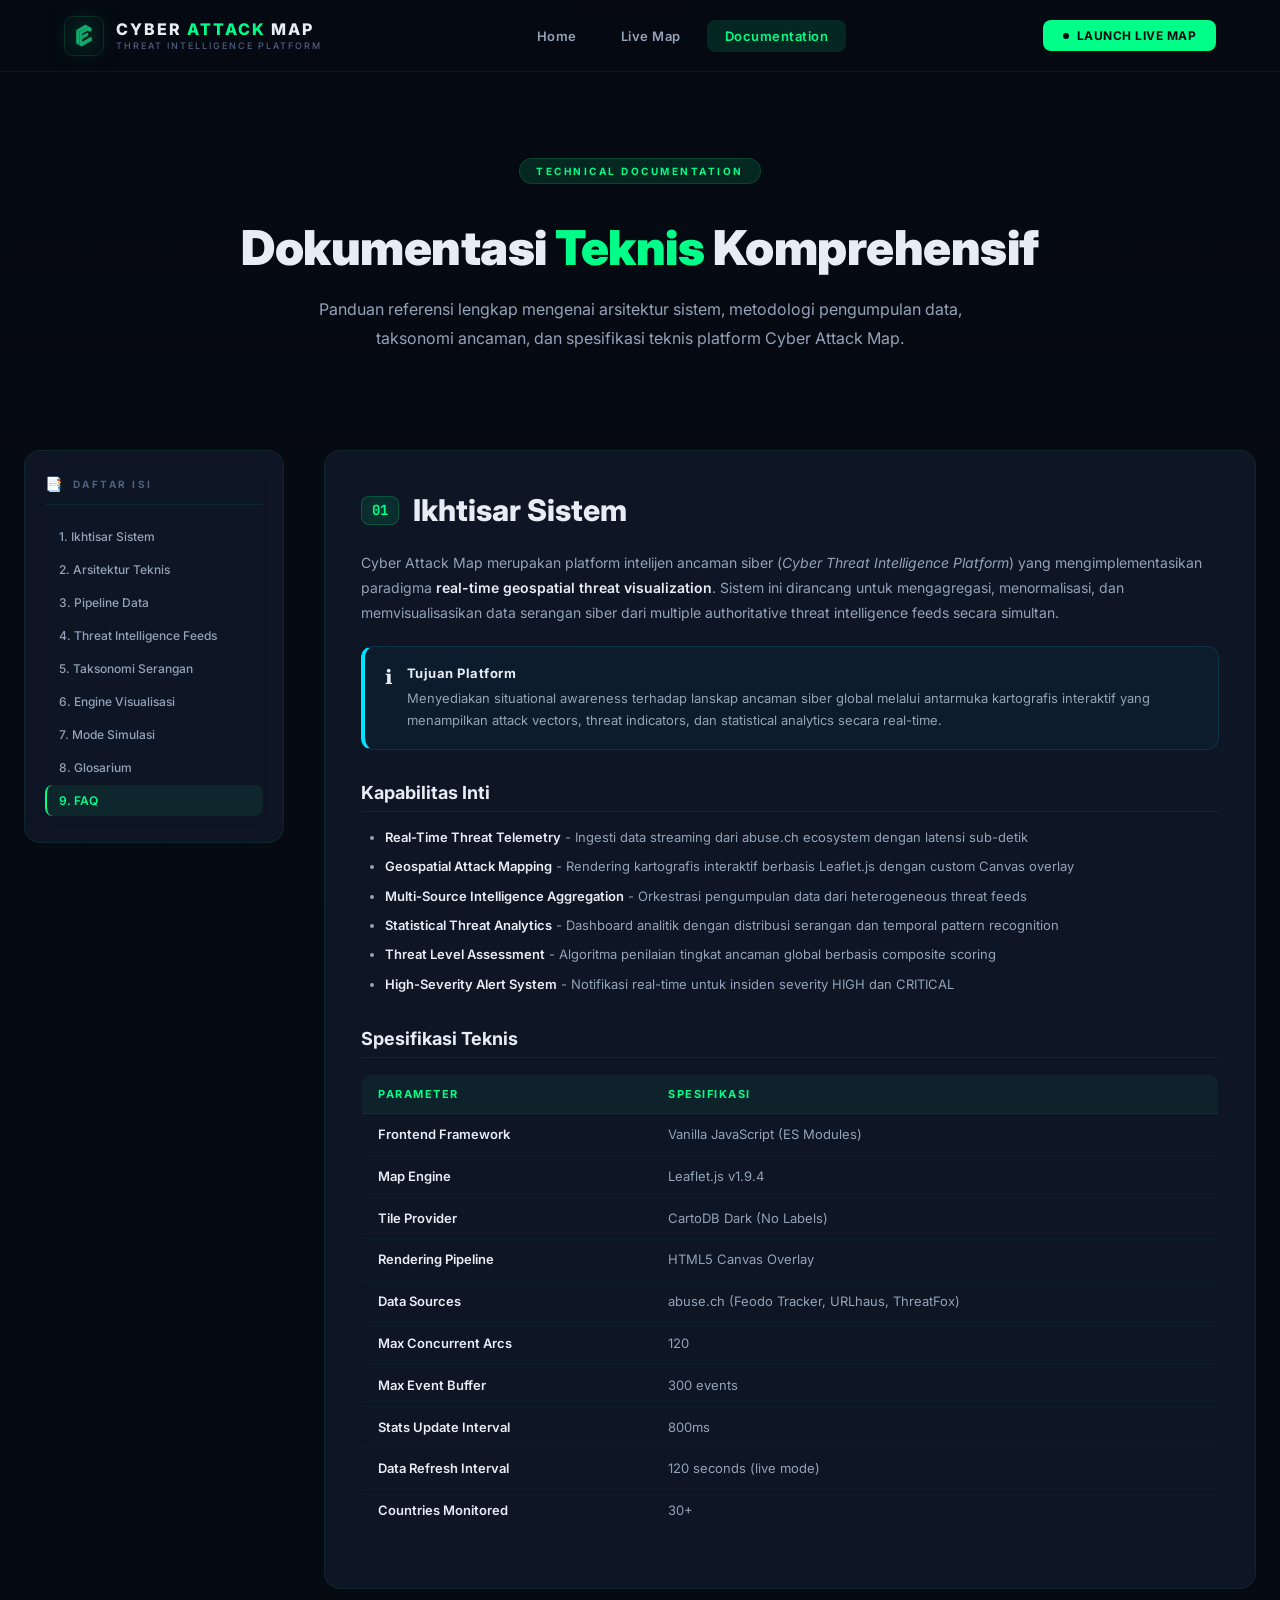
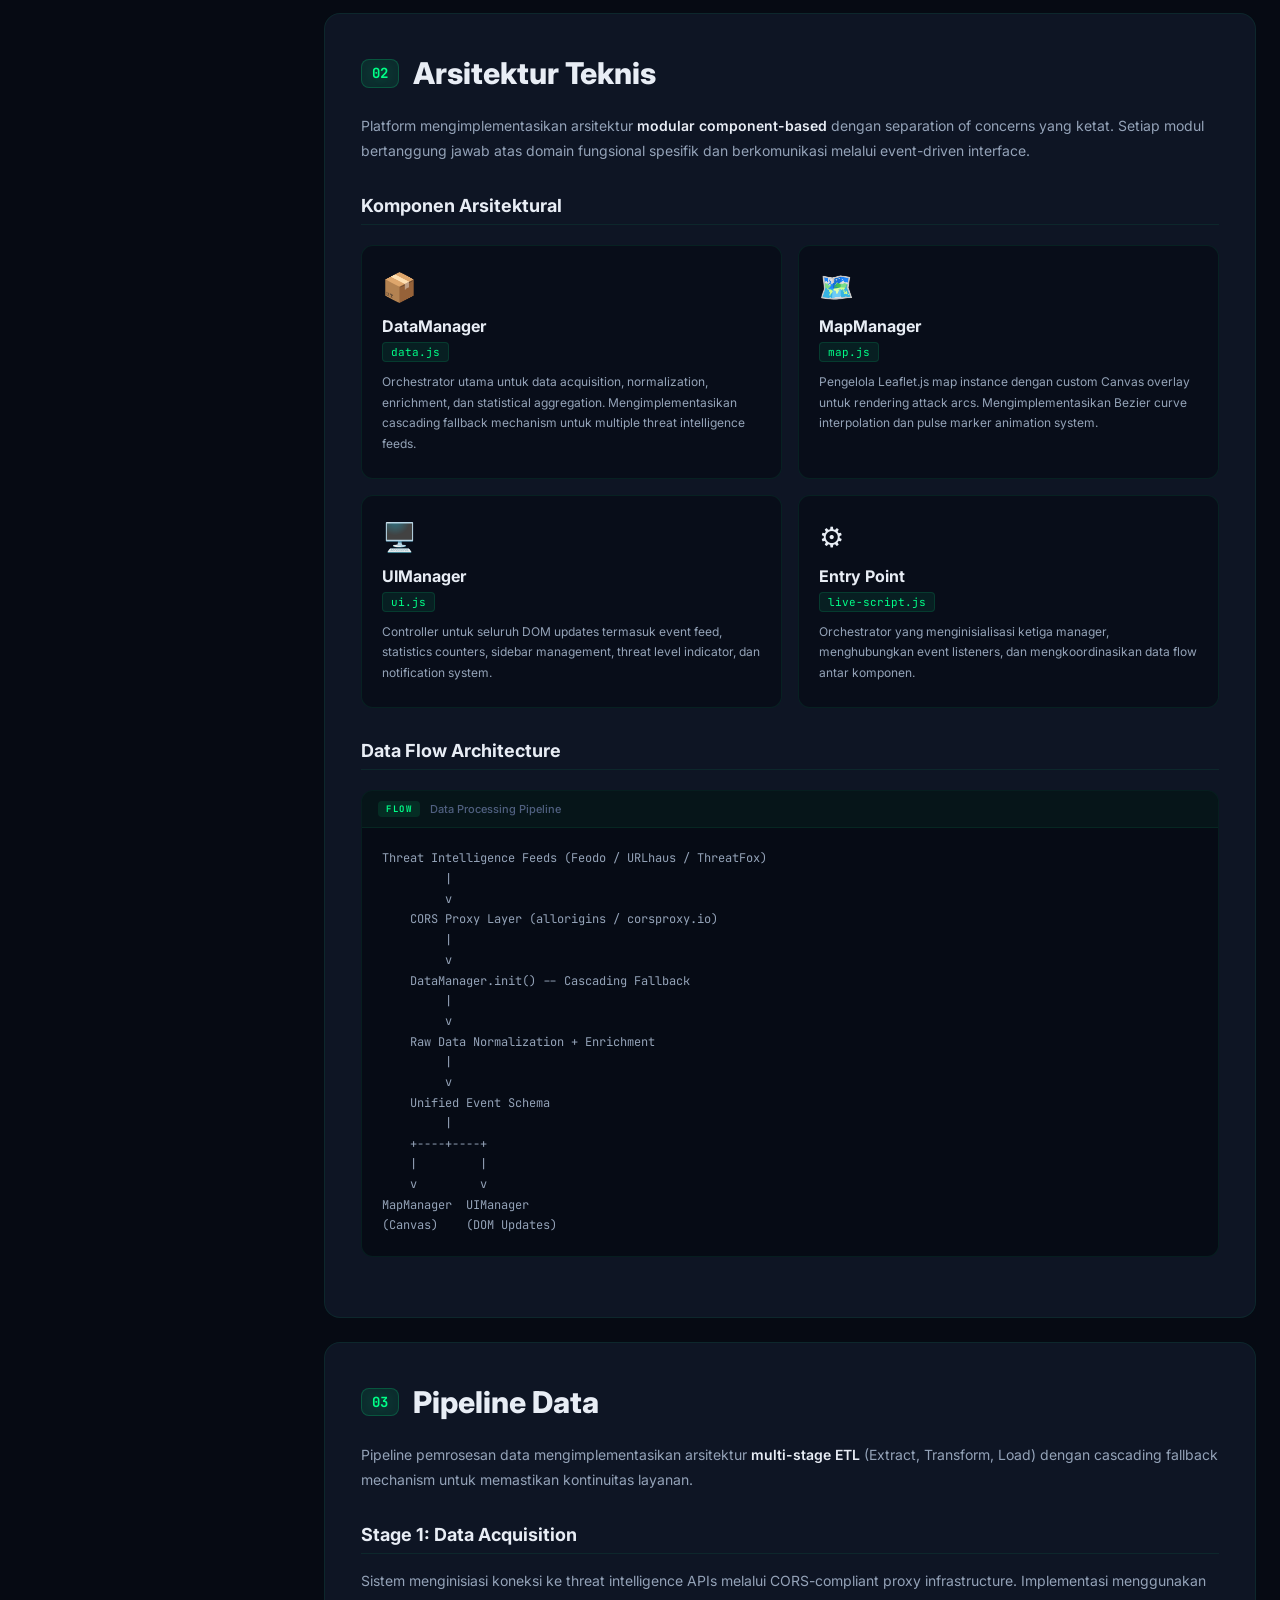
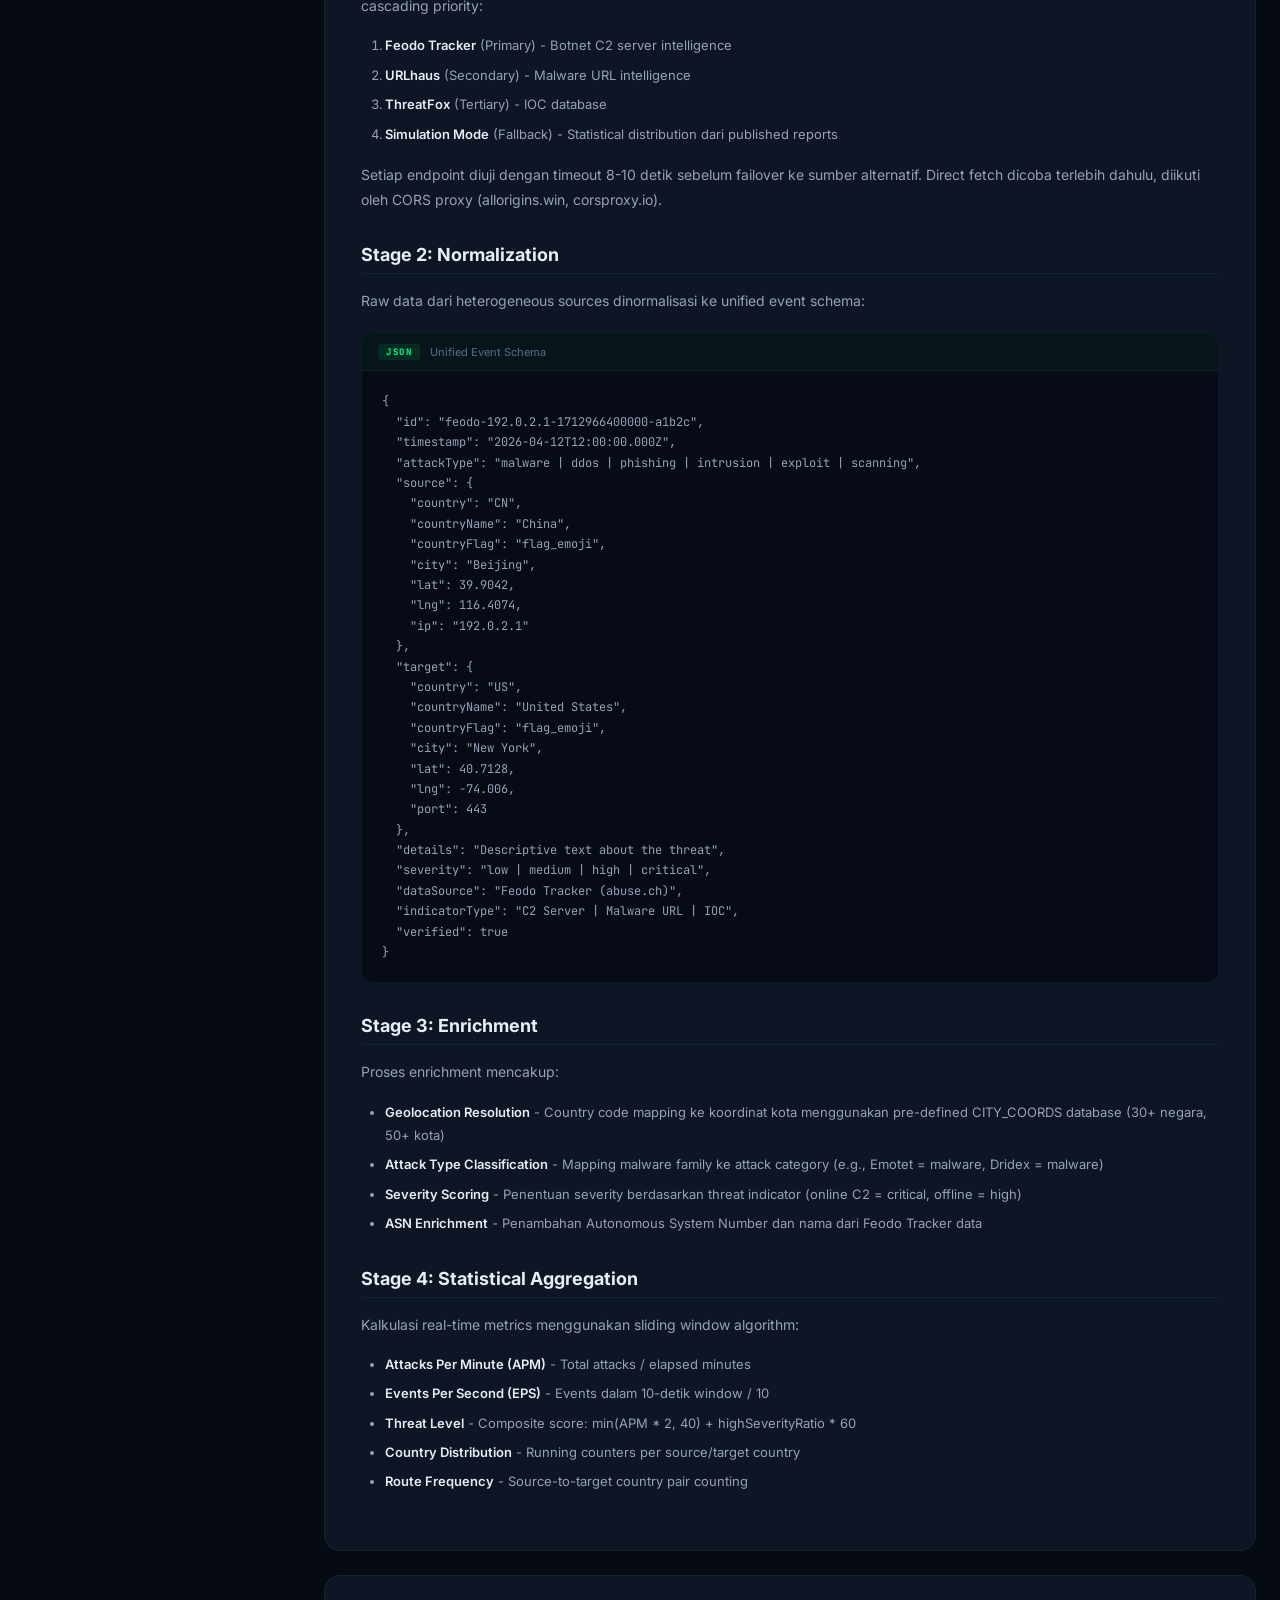
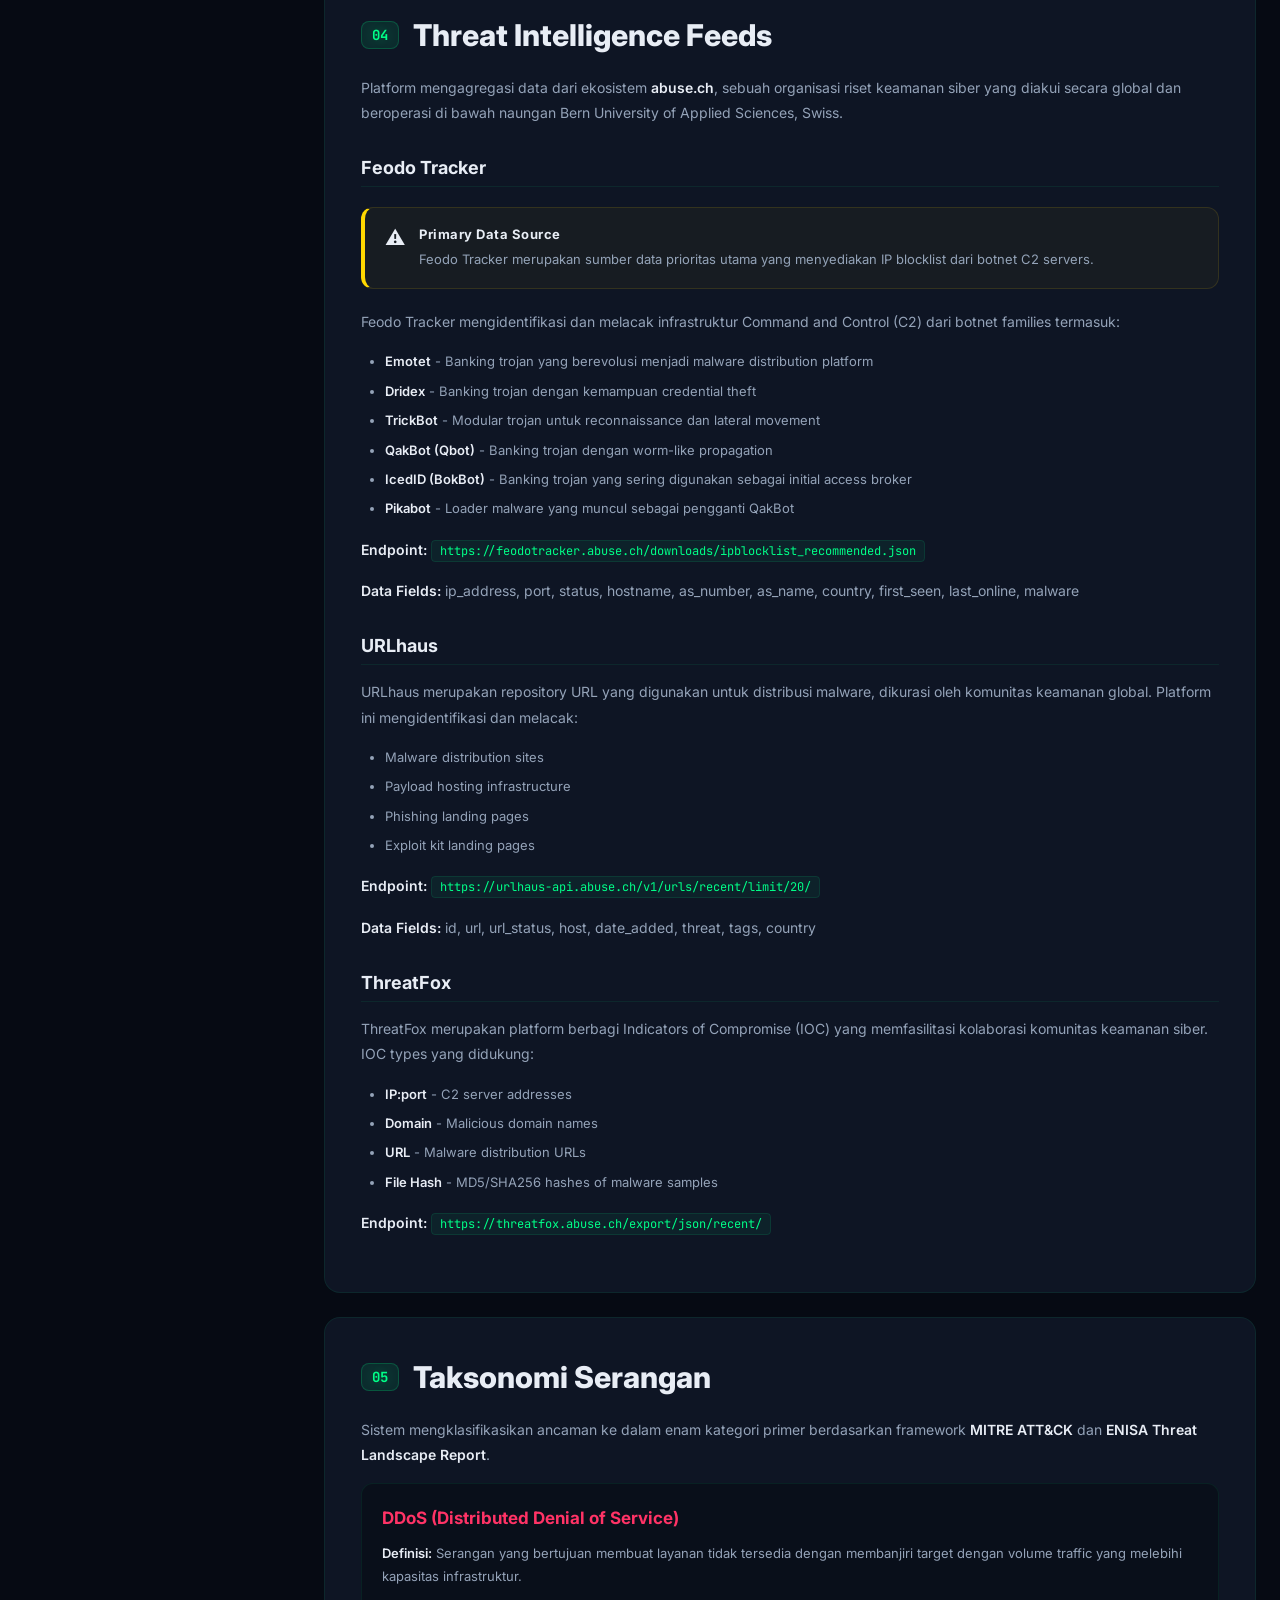
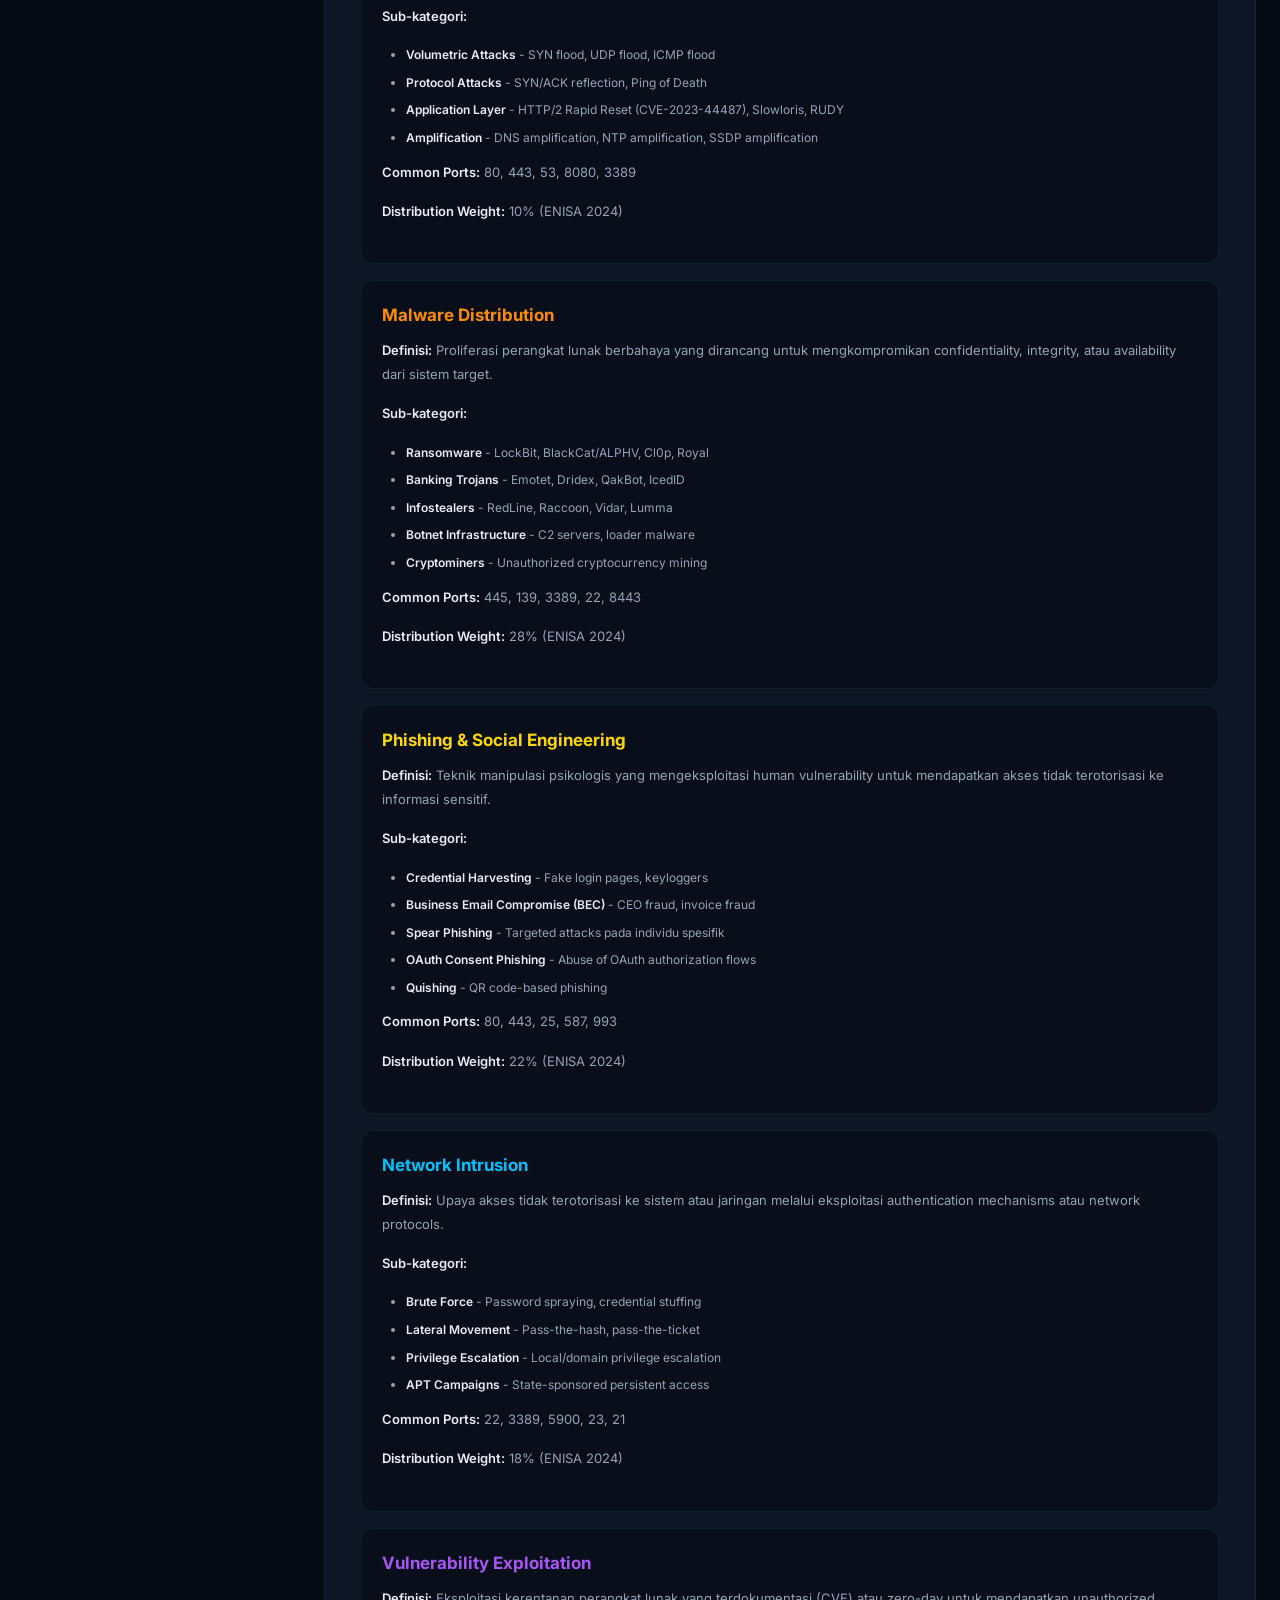
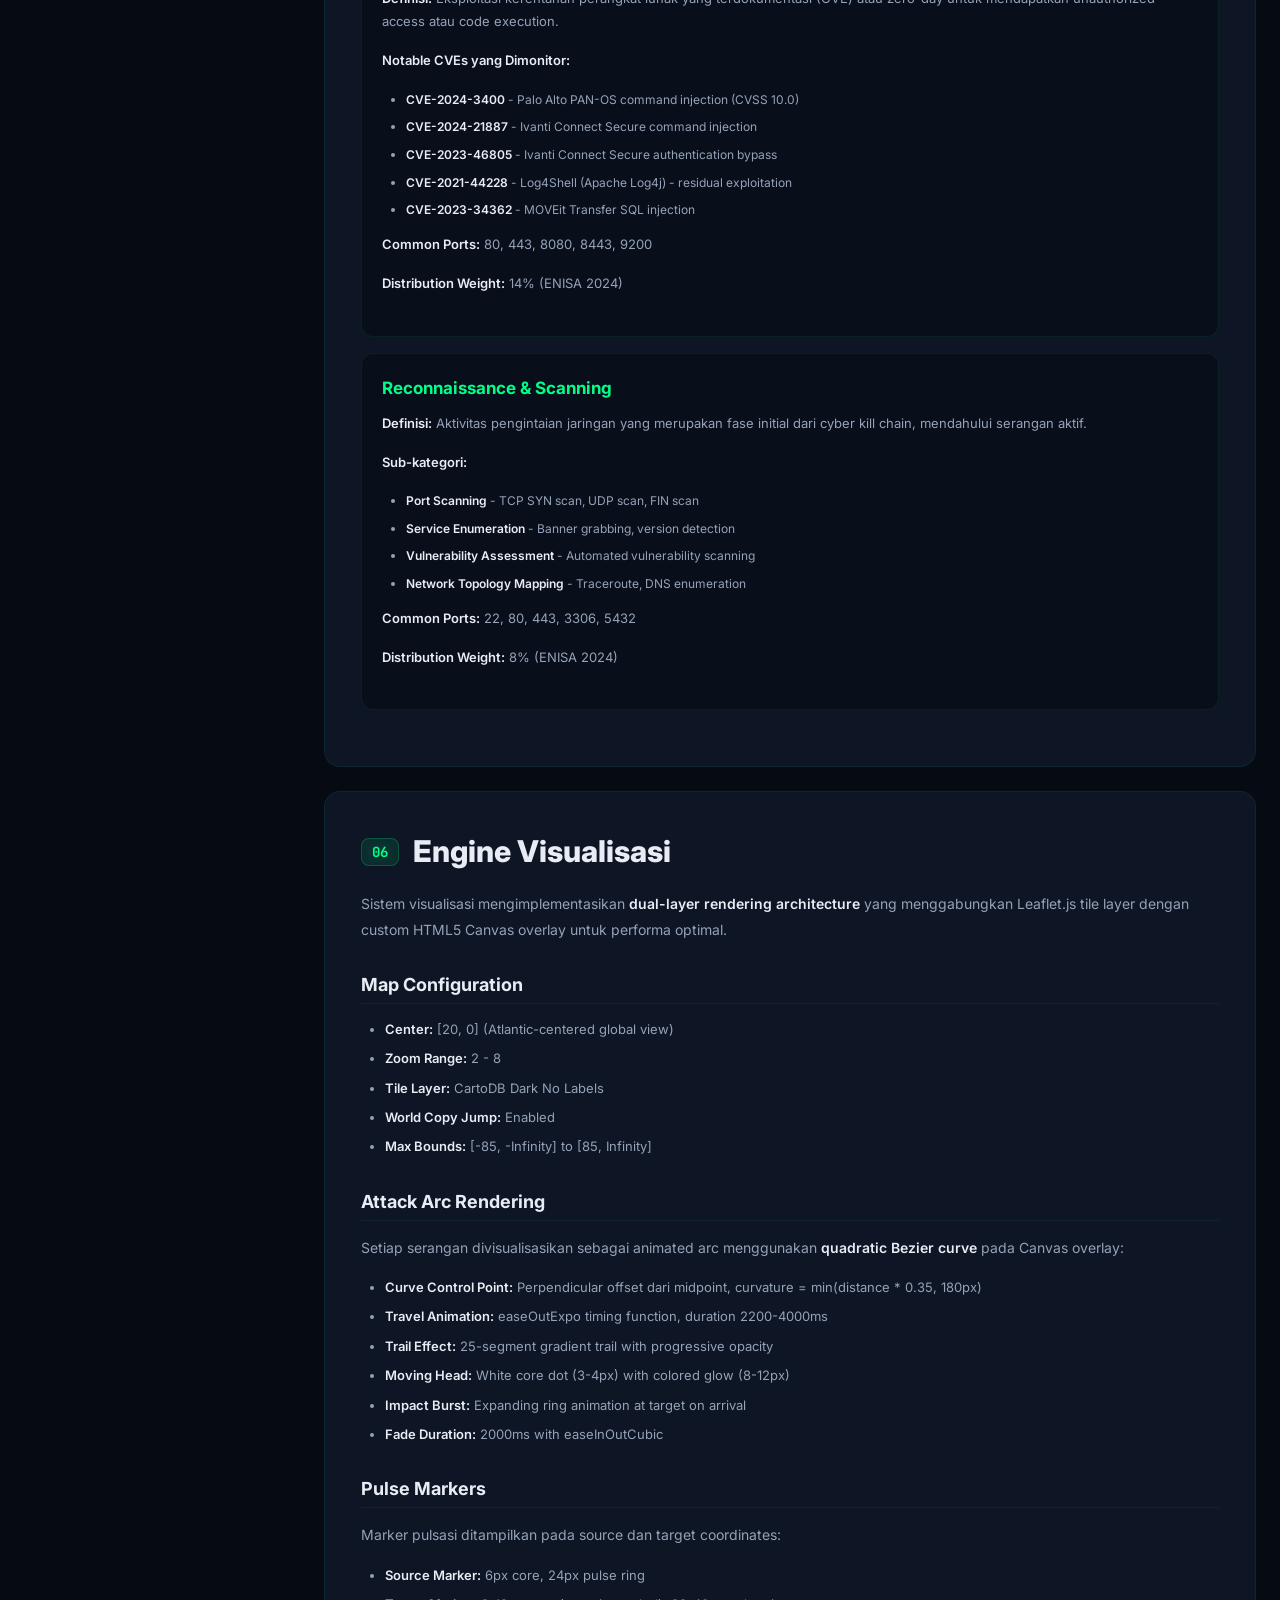
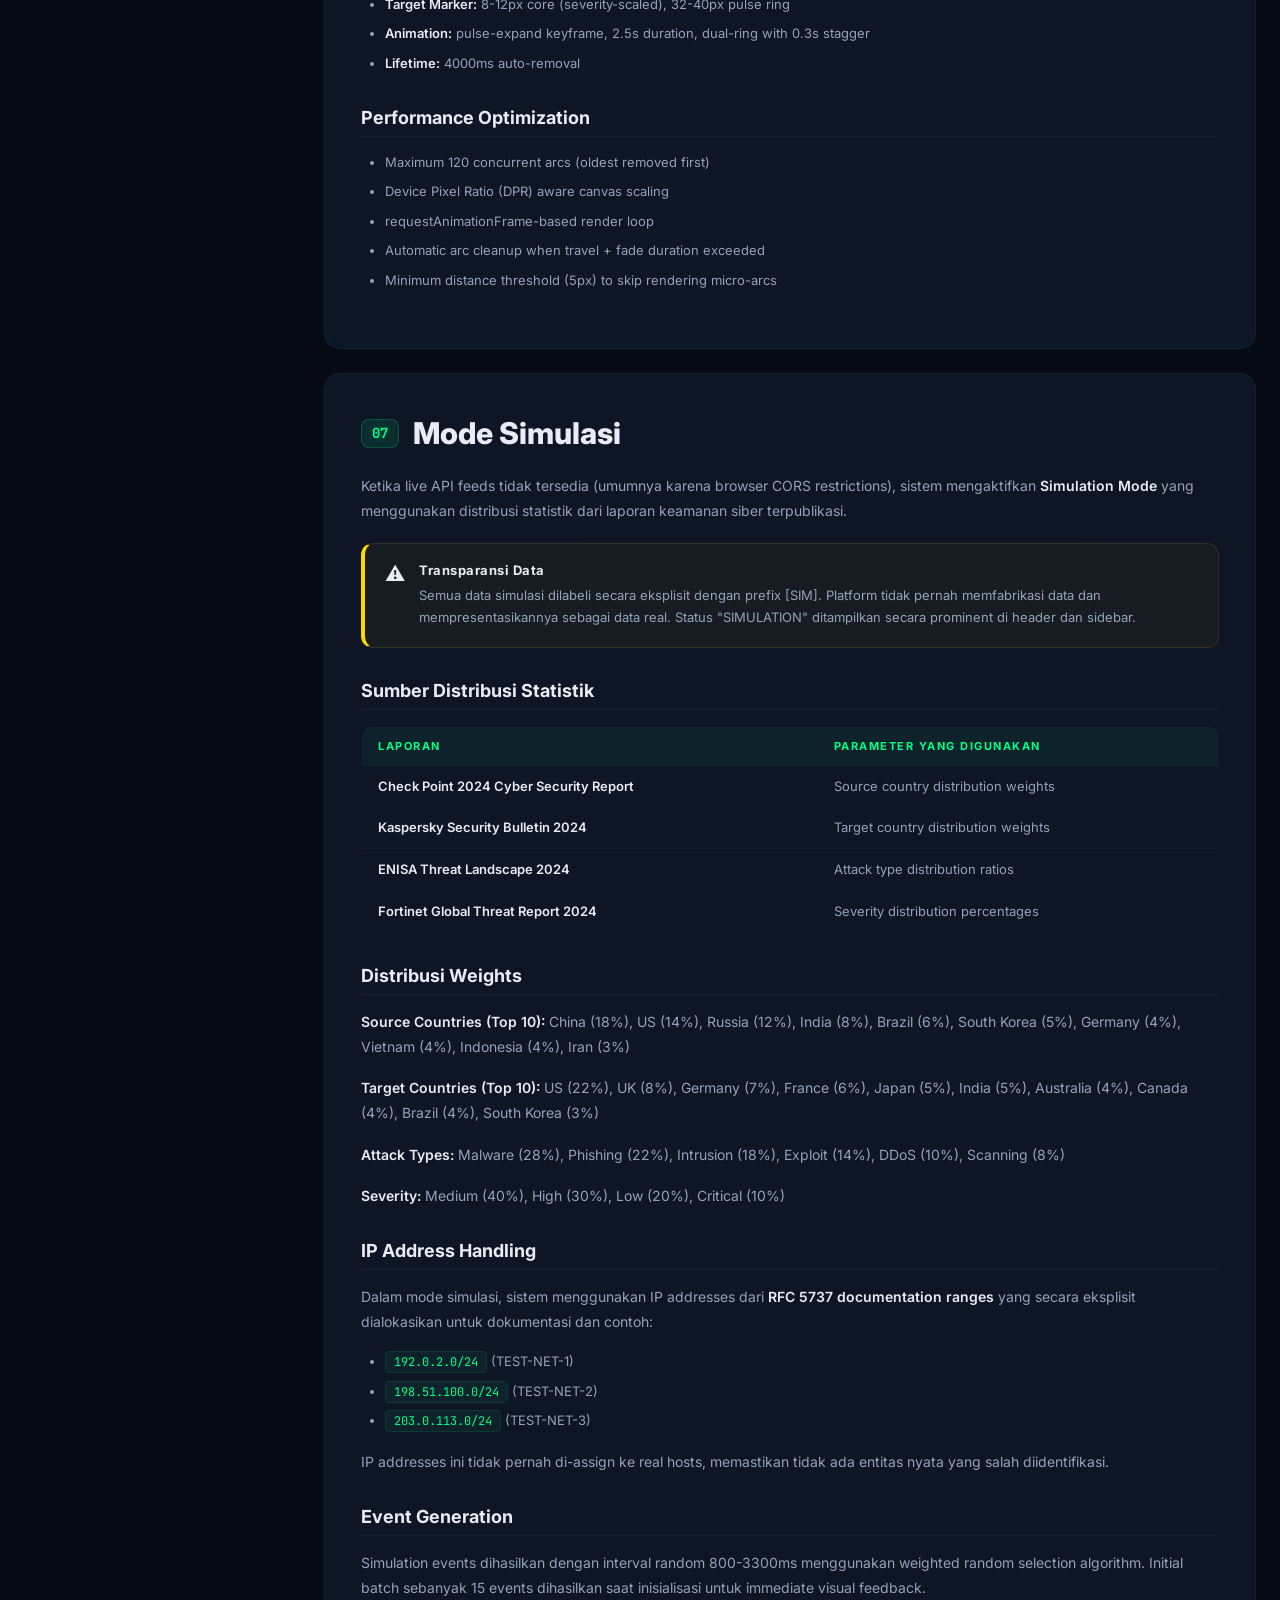
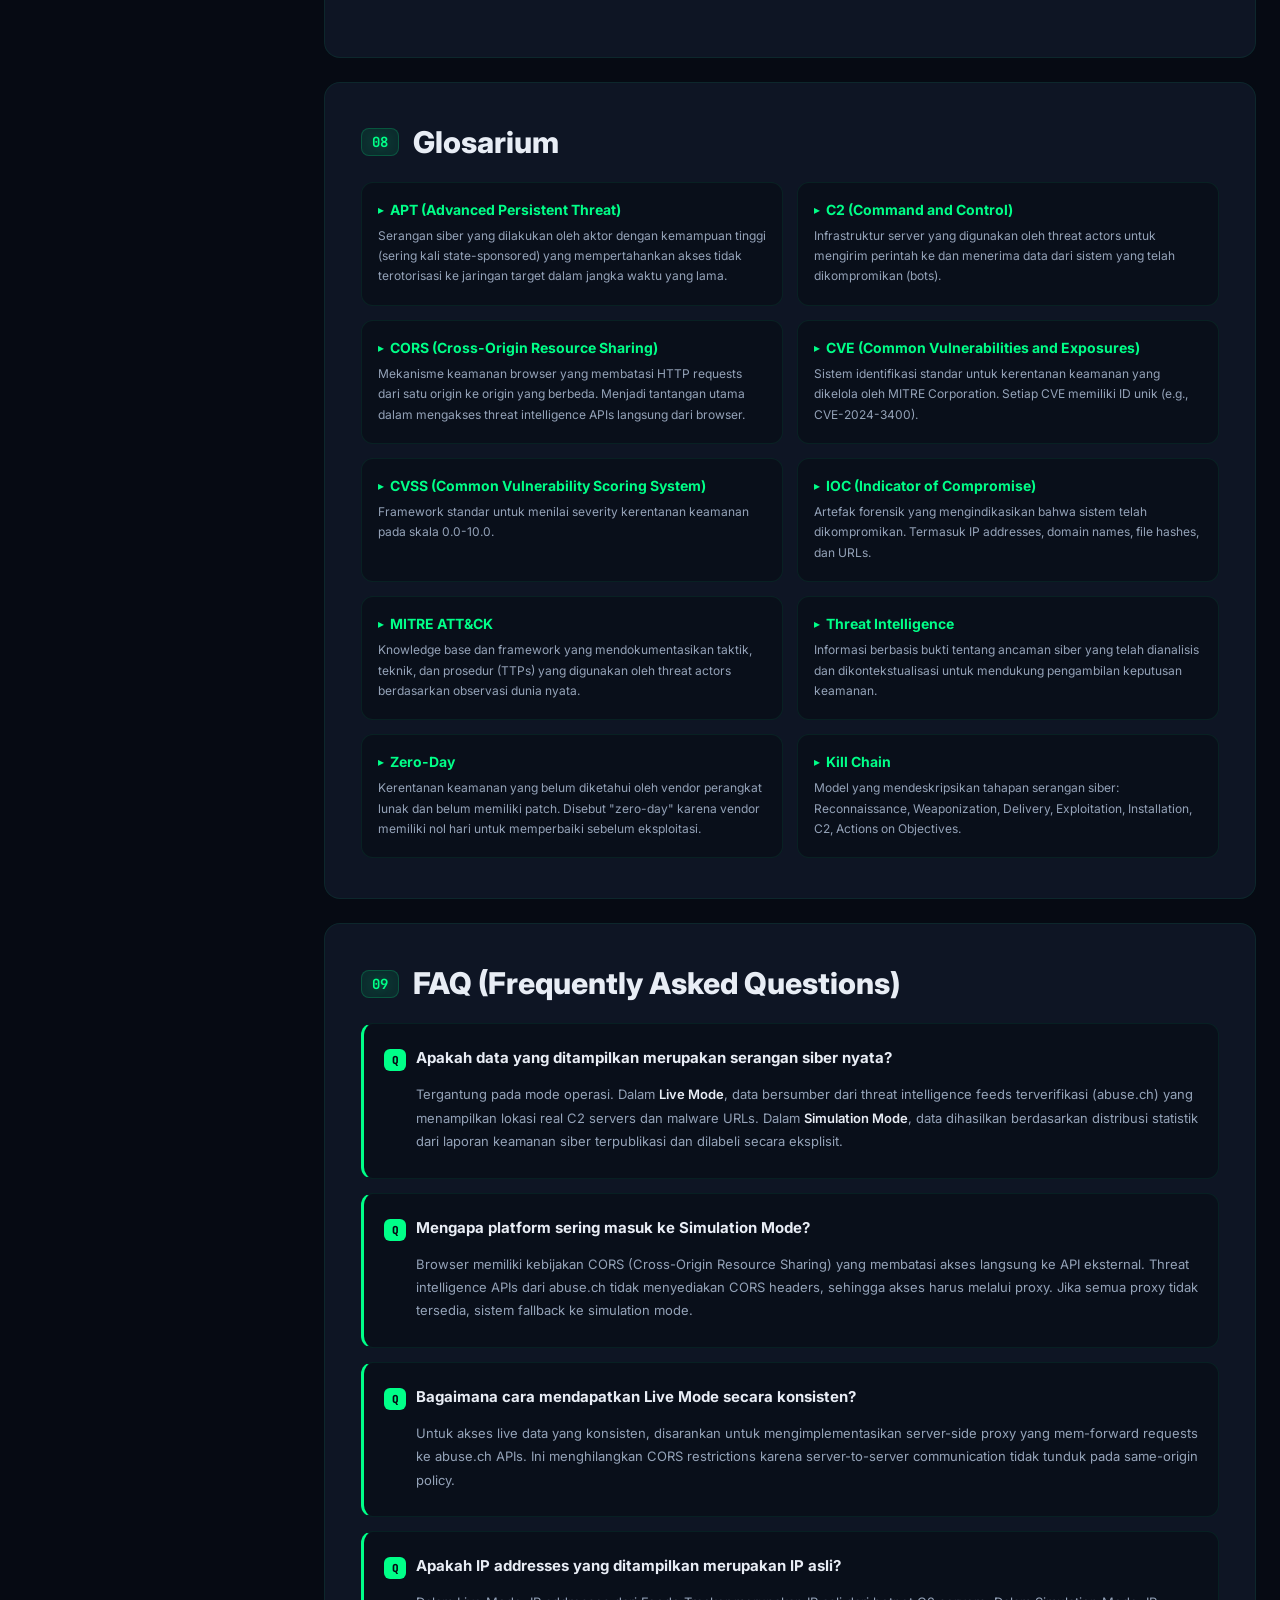
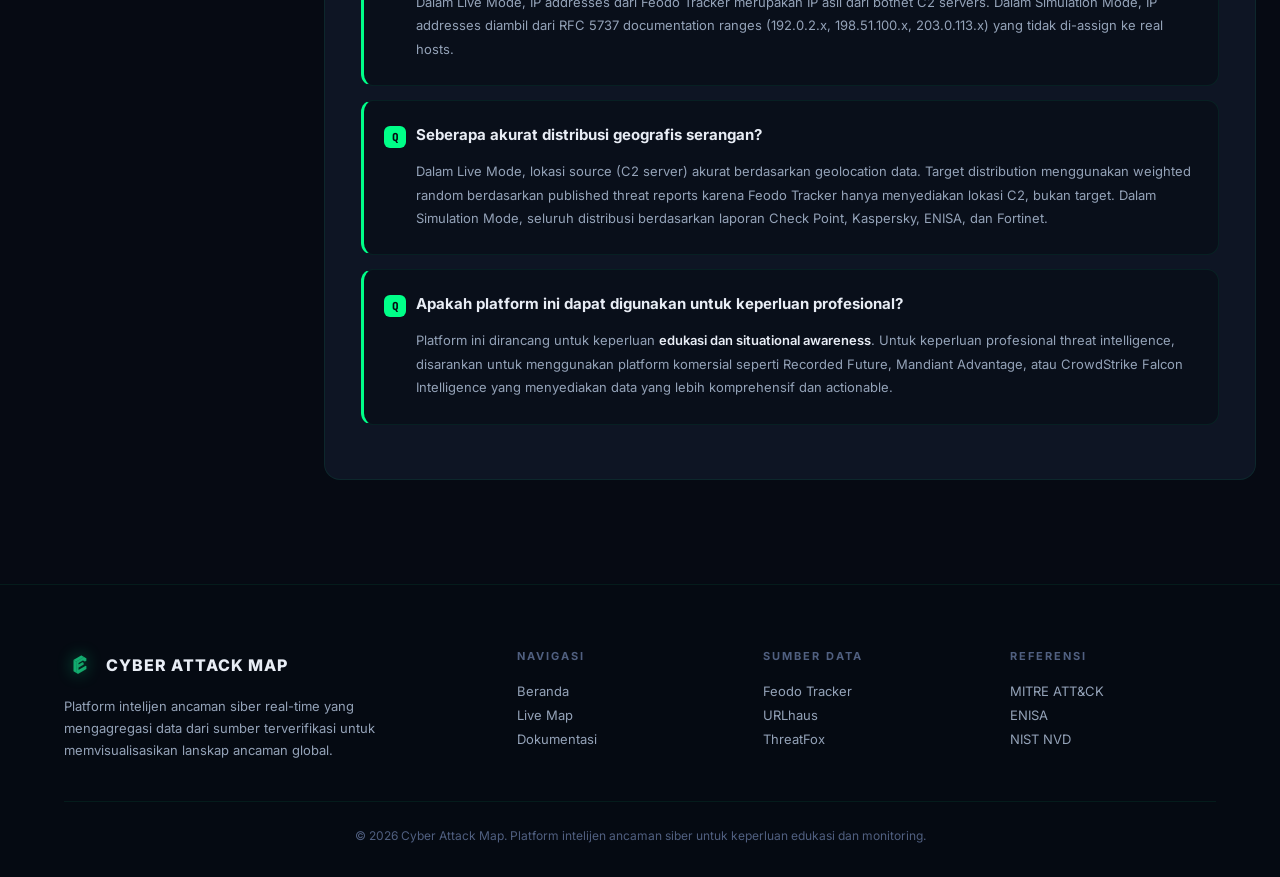
==== docs.html @ 5cb49e31 "Add files via upload" ====
<!DOCTYPE html>
<html lang="en">

<head>
  <meta charset="UTF-8">
  <meta name="viewport" content="width=device-width, initial-scale=1.0">
  <link rel="icon" href="./logo.png" type="image/png">
  <title>Documentation - Cyber Attack Map</title>
  <link rel="stylesheet" href="https://fonts.googleapis.com/css2?family=Inter:wght@300;400;500;600;700;800;900&family=JetBrains+Mono:wght@400;500;600;700&display=swap">
  <link rel="stylesheet" href="./style.css">
  <link rel="stylesheet" href="./docs-style.css">
</head>

<body>
  <div class="scanline-overlay"></div>
  <div class="grid-bg"></div>

  <!-- Navigation -->
  <nav class="navbar" id="navbar">
    <div class="nav-inner">
      <a href="./index.html" class="nav-brand">
        <img src="./logo.png" alt="Logo" class="nav-logo">
        <div class="nav-brand-text">
          <span class="nav-title">Cyber <span class="accent">Attack</span> Map</span>
          <span class="nav-subtitle">Threat Intelligence Platform</span>
        </div>
      </a>
      <div class="nav-links" id="nav-links">
        <a href="./index.html" class="nav-link">Home</a>
        <a href="./live.html" class="nav-link">Live Map</a>
        <a href="./docs.html" class="nav-link active">Documentation</a>
      </div>
      <a href="./live.html" class="nav-cta">
        <span class="cta-dot"></span>
        Launch Live Map
      </a>
      <button class="nav-hamburger" id="nav-hamburger" aria-label="Toggle menu">
        <span></span><span></span><span></span>
      </button>
    </div>
  </nav>

  <!-- Docs Hero -->
  <section class="docs-hero">
    <div class="docs-hero-bg">
      <img src="https://mgx-backend-cdn.metadl.com/generate/images/1112401/2026-04-12/b38624ea-7f5f-48f7-8f0c-04341c3db696.png" alt="Documentation" class="docs-hero-img">
      <div class="docs-hero-overlay"></div>
    </div>
    <div class="docs-hero-content">
      <div class="section-badge">Technical Documentation</div>
      <h1>Dokumentasi <span class="accent">Teknis</span> Komprehensif</h1>
      <p>Panduan referensi lengkap mengenai arsitektur sistem, metodologi pengumpulan data, taksonomi ancaman, dan spesifikasi teknis platform Cyber Attack Map.</p>
    </div>
  </section>

  <!-- Docs Layout -->
  <div class="docs-layout">
    <!-- Sidebar TOC -->
    <aside class="docs-sidebar" id="docs-sidebar">
      <div class="docs-toc">
        <h4>Daftar Isi</h4>
        <a href="#overview" class="toc-link active">1. Ikhtisar Sistem</a>
        <a href="#architecture" class="toc-link">2. Arsitektur Teknis</a>
        <a href="#data-pipeline" class="toc-link">3. Pipeline Data</a>
        <a href="#threat-feeds" class="toc-link">4. Threat Intelligence Feeds</a>
        <a href="#attack-taxonomy" class="toc-link">5. Taksonomi Serangan</a>
        <a href="#visualization" class="toc-link">6. Engine Visualisasi</a>
        <a href="#simulation" class="toc-link">7. Mode Simulasi</a>
        <a href="#glossary" class="toc-link">8. Glosarium</a>
        <a href="#faq" class="toc-link">9. FAQ</a>
      </div>
    </aside>

    <!-- Docs Content -->
    <main class="docs-content">

      <!-- 1. Overview -->
      <section id="overview" class="docs-section">
        <h2><span class="docs-num">01</span> Ikhtisar Sistem</h2>
        <p>Cyber Attack Map merupakan platform intelijen ancaman siber (<em>Cyber Threat Intelligence Platform</em>) yang mengimplementasikan paradigma <strong>real-time geospatial threat visualization</strong>. Sistem ini dirancang untuk mengagregasi, menormalisasi, dan memvisualisasikan data serangan siber dari multiple authoritative threat intelligence feeds secara simultan.</p>

        <div class="docs-callout docs-callout-info">
          <div class="callout-icon">&#x2139;&#xFE0F;</div>
          <div>
            <strong>Tujuan Platform</strong>
            <p>Menyediakan situational awareness terhadap lanskap ancaman siber global melalui antarmuka kartografis interaktif yang menampilkan attack vectors, threat indicators, dan statistical analytics secara real-time.</p>
          </div>
        </div>

        <h3>Kapabilitas Inti</h3>
        <ul>
          <li><strong>Real-Time Threat Telemetry</strong> - Ingesti data streaming dari abuse.ch ecosystem dengan latensi sub-detik</li>
          <li><strong>Geospatial Attack Mapping</strong> - Rendering kartografis interaktif berbasis Leaflet.js dengan custom Canvas overlay</li>
          <li><strong>Multi-Source Intelligence Aggregation</strong> - Orkestrasi pengumpulan data dari heterogeneous threat feeds</li>
          <li><strong>Statistical Threat Analytics</strong> - Dashboard analitik dengan distribusi serangan dan temporal pattern recognition</li>
          <li><strong>Threat Level Assessment</strong> - Algoritma penilaian tingkat ancaman global berbasis composite scoring</li>
          <li><strong>High-Severity Alert System</strong> - Notifikasi real-time untuk insiden severity HIGH dan CRITICAL</li>
        </ul>

        <h3>Spesifikasi Teknis</h3>
        <table class="docs-table">
          <thead>
            <tr><th>Parameter</th><th>Spesifikasi</th></tr>
          </thead>
          <tbody>
            <tr><td>Frontend Framework</td><td>Vanilla JavaScript (ES Modules)</td></tr>
            <tr><td>Map Engine</td><td>Leaflet.js v1.9.4</td></tr>
            <tr><td>Tile Provider</td><td>CartoDB Dark (No Labels)</td></tr>
            <tr><td>Rendering Pipeline</td><td>HTML5 Canvas Overlay</td></tr>
            <tr><td>Data Sources</td><td>abuse.ch (Feodo Tracker, URLhaus, ThreatFox)</td></tr>
            <tr><td>Max Concurrent Arcs</td><td>120</td></tr>
            <tr><td>Max Event Buffer</td><td>300 events</td></tr>
            <tr><td>Stats Update Interval</td><td>800ms</td></tr>
            <tr><td>Data Refresh Interval</td><td>120 seconds (live mode)</td></tr>
            <tr><td>Countries Monitored</td><td>30+</td></tr>
          </tbody>
        </table>
      </section>

      <!-- 2. Architecture -->
      <section id="architecture" class="docs-section">
        <h2><span class="docs-num">02</span> Arsitektur Teknis</h2>
        <p>Platform mengimplementasikan arsitektur <strong>modular component-based</strong> dengan separation of concerns yang ketat. Setiap modul bertanggung jawab atas domain fungsional spesifik dan berkomunikasi melalui event-driven interface.</p>

        <h3>Komponen Arsitektural</h3>
        <div class="docs-arch-grid">
          <div class="arch-card">
            <div class="arch-icon">&#x1F4E6;</div>
            <h4>DataManager</h4>
            <code>data.js</code>
            <p>Orchestrator utama untuk data acquisition, normalization, enrichment, dan statistical aggregation. Mengimplementasikan cascading fallback mechanism untuk multiple threat intelligence feeds.</p>
          </div>
          <div class="arch-card">
            <div class="arch-icon">&#x1F5FA;&#xFE0F;</div>
            <h4>MapManager</h4>
            <code>map.js</code>
            <p>Pengelola Leaflet.js map instance dengan custom Canvas overlay untuk rendering attack arcs. Mengimplementasikan Bezier curve interpolation dan pulse marker animation system.</p>
          </div>
          <div class="arch-card">
            <div class="arch-icon">&#x1F5A5;&#xFE0F;</div>
            <h4>UIManager</h4>
            <code>ui.js</code>
            <p>Controller untuk seluruh DOM updates termasuk event feed, statistics counters, sidebar management, threat level indicator, dan notification system.</p>
          </div>
          <div class="arch-card">
            <div class="arch-icon">&#x2699;&#xFE0F;</div>
            <h4>Entry Point</h4>
            <code>live-script.js</code>
            <p>Orchestrator yang menginisialisasi ketiga manager, menghubungkan event listeners, dan mengkoordinasikan data flow antar komponen.</p>
          </div>
        </div>

        <h3>Data Flow Architecture</h3>
        <div class="docs-code-block">
          <div class="code-header">
            <span class="code-lang">FLOW</span>
            <span>Data Processing Pipeline</span>
          </div>
          <pre><code>Threat Intelligence Feeds (Feodo / URLhaus / ThreatFox)
         |
         v
    CORS Proxy Layer (allorigins / corsproxy.io)
         |
         v
    DataManager.init() -- Cascading Fallback
         |
         v
    Raw Data Normalization + Enrichment
         |
         v
    Unified Event Schema
         |
    +----+----+
    |         |
    v         v
MapManager  UIManager
(Canvas)    (DOM Updates)</code></pre>
        </div>
      </section>

      <!-- 3. Data Pipeline -->
      <section id="data-pipeline" class="docs-section">
        <h2><span class="docs-num">03</span> Pipeline Data</h2>
        <p>Pipeline pemrosesan data mengimplementasikan arsitektur <strong>multi-stage ETL</strong> (Extract, Transform, Load) dengan cascading fallback mechanism untuk memastikan kontinuitas layanan.</p>

        <h3>Stage 1: Data Acquisition</h3>
        <p>Sistem menginisiasi koneksi ke threat intelligence APIs melalui CORS-compliant proxy infrastructure. Implementasi menggunakan cascading priority:</p>
        <ol>
          <li><strong>Feodo Tracker</strong> (Primary) - Botnet C2 server intelligence</li>
          <li><strong>URLhaus</strong> (Secondary) - Malware URL intelligence</li>
          <li><strong>ThreatFox</strong> (Tertiary) - IOC database</li>
          <li><strong>Simulation Mode</strong> (Fallback) - Statistical distribution dari published reports</li>
        </ol>
        <p>Setiap endpoint diuji dengan timeout 8-10 detik sebelum failover ke sumber alternatif. Direct fetch dicoba terlebih dahulu, diikuti oleh CORS proxy (allorigins.win, corsproxy.io).</p>

        <h3>Stage 2: Normalization</h3>
        <p>Raw data dari heterogeneous sources dinormalisasi ke unified event schema:</p>
        <div class="docs-code-block">
          <div class="code-header">
            <span class="code-lang">JSON</span>
            <span>Unified Event Schema</span>
          </div>
          <pre><code>{
  "id": "feodo-192.0.2.1-1712966400000-a1b2c",
  "timestamp": "2026-04-12T12:00:00.000Z",
  "attackType": "malware | ddos | phishing | intrusion | exploit | scanning",
  "source": {
    "country": "CN",
    "countryName": "China",
    "countryFlag": "flag_emoji",
    "city": "Beijing",
    "lat": 39.9042,
    "lng": 116.4074,
    "ip": "192.0.2.1"
  },
  "target": {
    "country": "US",
    "countryName": "United States",
    "countryFlag": "flag_emoji",
    "city": "New York",
    "lat": 40.7128,
    "lng": -74.006,
    "port": 443
  },
  "details": "Descriptive text about the threat",
  "severity": "low | medium | high | critical",
  "dataSource": "Feodo Tracker (abuse.ch)",
  "indicatorType": "C2 Server | Malware URL | IOC",
  "verified": true
}</code></pre>
        </div>

        <h3>Stage 3: Enrichment</h3>
        <p>Proses enrichment mencakup:</p>
        <ul>
          <li><strong>Geolocation Resolution</strong> - Country code mapping ke koordinat kota menggunakan pre-defined CITY_COORDS database (30+ negara, 50+ kota)</li>
          <li><strong>Attack Type Classification</strong> - Mapping malware family ke attack category (e.g., Emotet = malware, Dridex = malware)</li>
          <li><strong>Severity Scoring</strong> - Penentuan severity berdasarkan threat indicator (online C2 = critical, offline = high)</li>
          <li><strong>ASN Enrichment</strong> - Penambahan Autonomous System Number dan nama dari Feodo Tracker data</li>
        </ul>

        <h3>Stage 4: Statistical Aggregation</h3>
        <p>Kalkulasi real-time metrics menggunakan sliding window algorithm:</p>
        <ul>
          <li><strong>Attacks Per Minute (APM)</strong> - Total attacks / elapsed minutes</li>
          <li><strong>Events Per Second (EPS)</strong> - Events dalam 10-detik window / 10</li>
          <li><strong>Threat Level</strong> - Composite score: min(APM * 2, 40) + highSeverityRatio * 60</li>
          <li><strong>Country Distribution</strong> - Running counters per source/target country</li>
          <li><strong>Route Frequency</strong> - Source-to-target country pair counting</li>
        </ul>
      </section>

      <!-- 4. Threat Feeds -->
      <section id="threat-feeds" class="docs-section">
        <h2><span class="docs-num">04</span> Threat Intelligence Feeds</h2>
        <p>Platform mengagregasi data dari ekosistem <strong>abuse.ch</strong>, sebuah organisasi riset keamanan siber yang diakui secara global dan beroperasi di bawah naungan Bern University of Applied Sciences, Swiss.</p>

        <h3>Feodo Tracker</h3>
        <div class="docs-callout docs-callout-warning">
          <div class="callout-icon">&#x26A0;&#xFE0F;</div>
          <div>
            <strong>Primary Data Source</strong>
            <p>Feodo Tracker merupakan sumber data prioritas utama yang menyediakan IP blocklist dari botnet C2 servers.</p>
          </div>
        </div>
        <p>Feodo Tracker mengidentifikasi dan melacak infrastruktur Command and Control (C2) dari botnet families termasuk:</p>
        <ul>
          <li><strong>Emotet</strong> - Banking trojan yang berevolusi menjadi malware distribution platform</li>
          <li><strong>Dridex</strong> - Banking trojan dengan kemampuan credential theft</li>
          <li><strong>TrickBot</strong> - Modular trojan untuk reconnaissance dan lateral movement</li>
          <li><strong>QakBot (Qbot)</strong> - Banking trojan dengan worm-like propagation</li>
          <li><strong>IcedID (BokBot)</strong> - Banking trojan yang sering digunakan sebagai initial access broker</li>
          <li><strong>Pikabot</strong> - Loader malware yang muncul sebagai pengganti QakBot</li>
        </ul>
        <p><strong>Endpoint:</strong> <code>https://feodotracker.abuse.ch/downloads/ipblocklist_recommended.json</code></p>
        <p><strong>Data Fields:</strong> ip_address, port, status, hostname, as_number, as_name, country, first_seen, last_online, malware</p>

        <h3>URLhaus</h3>
        <p>URLhaus merupakan repository URL yang digunakan untuk distribusi malware, dikurasi oleh komunitas keamanan global. Platform ini mengidentifikasi dan melacak:</p>
        <ul>
          <li>Malware distribution sites</li>
          <li>Payload hosting infrastructure</li>
          <li>Phishing landing pages</li>
          <li>Exploit kit landing pages</li>
        </ul>
        <p><strong>Endpoint:</strong> <code>https://urlhaus-api.abuse.ch/v1/urls/recent/limit/20/</code></p>
        <p><strong>Data Fields:</strong> id, url, url_status, host, date_added, threat, tags, country</p>

        <h3>ThreatFox</h3>
        <p>ThreatFox merupakan platform berbagi Indicators of Compromise (IOC) yang memfasilitasi kolaborasi komunitas keamanan siber. IOC types yang didukung:</p>
        <ul>
          <li><strong>IP:port</strong> - C2 server addresses</li>
          <li><strong>Domain</strong> - Malicious domain names</li>
          <li><strong>URL</strong> - Malware distribution URLs</li>
          <li><strong>File Hash</strong> - MD5/SHA256 hashes of malware samples</li>
        </ul>
        <p><strong>Endpoint:</strong> <code>https://threatfox.abuse.ch/export/json/recent/</code></p>
      </section>

      <!-- 5. Attack Taxonomy -->
      <section id="attack-taxonomy" class="docs-section">
        <h2><span class="docs-num">05</span> Taksonomi Serangan</h2>
        <p>Sistem mengklasifikasikan ancaman ke dalam enam kategori primer berdasarkan framework <strong>MITRE ATT&amp;CK</strong> dan <strong>ENISA Threat Landscape Report</strong>.</p>

        <div class="taxonomy-detail">
          <h3 style="color: #ff3366;">DDoS (Distributed Denial of Service)</h3>
          <p><strong>Definisi:</strong> Serangan yang bertujuan membuat layanan tidak tersedia dengan membanjiri target dengan volume traffic yang melebihi kapasitas infrastruktur.</p>
          <p><strong>Sub-kategori:</strong></p>
          <ul>
            <li><strong>Volumetric Attacks</strong> - SYN flood, UDP flood, ICMP flood</li>
            <li><strong>Protocol Attacks</strong> - SYN/ACK reflection, Ping of Death</li>
            <li><strong>Application Layer</strong> - HTTP/2 Rapid Reset (CVE-2023-44487), Slowloris, RUDY</li>
            <li><strong>Amplification</strong> - DNS amplification, NTP amplification, SSDP amplification</li>
          </ul>
          <p><strong>Common Ports:</strong> 80, 443, 53, 8080, 3389</p>
          <p><strong>Distribution Weight:</strong> 10% (ENISA 2024)</p>
        </div>

        <div class="taxonomy-detail">
          <h3 style="color: #ff8c00;">Malware Distribution</h3>
          <p><strong>Definisi:</strong> Proliferasi perangkat lunak berbahaya yang dirancang untuk mengkompromikan confidentiality, integrity, atau availability dari sistem target.</p>
          <p><strong>Sub-kategori:</strong></p>
          <ul>
            <li><strong>Ransomware</strong> - LockBit, BlackCat/ALPHV, Cl0p, Royal</li>
            <li><strong>Banking Trojans</strong> - Emotet, Dridex, QakBot, IcedID</li>
            <li><strong>Infostealers</strong> - RedLine, Raccoon, Vidar, Lumma</li>
            <li><strong>Botnet Infrastructure</strong> - C2 servers, loader malware</li>
            <li><strong>Cryptominers</strong> - Unauthorized cryptocurrency mining</li>
          </ul>
          <p><strong>Common Ports:</strong> 445, 139, 3389, 22, 8443</p>
          <p><strong>Distribution Weight:</strong> 28% (ENISA 2024)</p>
        </div>

        <div class="taxonomy-detail">
          <h3 style="color: #ffd700;">Phishing &amp; Social Engineering</h3>
          <p><strong>Definisi:</strong> Teknik manipulasi psikologis yang mengeksploitasi human vulnerability untuk mendapatkan akses tidak terotorisasi ke informasi sensitif.</p>
          <p><strong>Sub-kategori:</strong></p>
          <ul>
            <li><strong>Credential Harvesting</strong> - Fake login pages, keyloggers</li>
            <li><strong>Business Email Compromise (BEC)</strong> - CEO fraud, invoice fraud</li>
            <li><strong>Spear Phishing</strong> - Targeted attacks pada individu spesifik</li>
            <li><strong>OAuth Consent Phishing</strong> - Abuse of OAuth authorization flows</li>
            <li><strong>Quishing</strong> - QR code-based phishing</li>
          </ul>
          <p><strong>Common Ports:</strong> 80, 443, 25, 587, 993</p>
          <p><strong>Distribution Weight:</strong> 22% (ENISA 2024)</p>
        </div>

        <div class="taxonomy-detail">
          <h3 style="color: #00bfff;">Network Intrusion</h3>
          <p><strong>Definisi:</strong> Upaya akses tidak terotorisasi ke sistem atau jaringan melalui eksploitasi authentication mechanisms atau network protocols.</p>
          <p><strong>Sub-kategori:</strong></p>
          <ul>
            <li><strong>Brute Force</strong> - Password spraying, credential stuffing</li>
            <li><strong>Lateral Movement</strong> - Pass-the-hash, pass-the-ticket</li>
            <li><strong>Privilege Escalation</strong> - Local/domain privilege escalation</li>
            <li><strong>APT Campaigns</strong> - State-sponsored persistent access</li>
          </ul>
          <p><strong>Common Ports:</strong> 22, 3389, 5900, 23, 21</p>
          <p><strong>Distribution Weight:</strong> 18% (ENISA 2024)</p>
        </div>

        <div class="taxonomy-detail">
          <h3 style="color: #a855f7;">Vulnerability Exploitation</h3>
          <p><strong>Definisi:</strong> Eksploitasi kerentanan perangkat lunak yang terdokumentasi (CVE) atau zero-day untuk mendapatkan unauthorized access atau code execution.</p>
          <p><strong>Notable CVEs yang Dimonitor:</strong></p>
          <ul>
            <li><strong>CVE-2024-3400</strong> - Palo Alto PAN-OS command injection (CVSS 10.0)</li>
            <li><strong>CVE-2024-21887</strong> - Ivanti Connect Secure command injection</li>
            <li><strong>CVE-2023-46805</strong> - Ivanti Connect Secure authentication bypass</li>
            <li><strong>CVE-2021-44228</strong> - Log4Shell (Apache Log4j) - residual exploitation</li>
            <li><strong>CVE-2023-34362</strong> - MOVEit Transfer SQL injection</li>
          </ul>
          <p><strong>Common Ports:</strong> 80, 443, 8080, 8443, 9200</p>
          <p><strong>Distribution Weight:</strong> 14% (ENISA 2024)</p>
        </div>

        <div class="taxonomy-detail">
          <h3 style="color: #00ff88;">Reconnaissance &amp; Scanning</h3>
          <p><strong>Definisi:</strong> Aktivitas pengintaian jaringan yang merupakan fase initial dari cyber kill chain, mendahului serangan aktif.</p>
          <p><strong>Sub-kategori:</strong></p>
          <ul>
            <li><strong>Port Scanning</strong> - TCP SYN scan, UDP scan, FIN scan</li>
            <li><strong>Service Enumeration</strong> - Banner grabbing, version detection</li>
            <li><strong>Vulnerability Assessment</strong> - Automated vulnerability scanning</li>
            <li><strong>Network Topology Mapping</strong> - Traceroute, DNS enumeration</li>
          </ul>
          <p><strong>Common Ports:</strong> 22, 80, 443, 3306, 5432</p>
          <p><strong>Distribution Weight:</strong> 8% (ENISA 2024)</p>
        </div>
      </section>

      <!-- 6. Visualization -->
      <section id="visualization" class="docs-section">
        <h2><span class="docs-num">06</span> Engine Visualisasi</h2>
        <p>Sistem visualisasi mengimplementasikan <strong>dual-layer rendering architecture</strong> yang menggabungkan Leaflet.js tile layer dengan custom HTML5 Canvas overlay untuk performa optimal.</p>

        <h3>Map Configuration</h3>
        <ul>
          <li><strong>Center:</strong> [20, 0] (Atlantic-centered global view)</li>
          <li><strong>Zoom Range:</strong> 2 - 8</li>
          <li><strong>Tile Layer:</strong> CartoDB Dark No Labels</li>
          <li><strong>World Copy Jump:</strong> Enabled</li>
          <li><strong>Max Bounds:</strong> [-85, -Infinity] to [85, Infinity]</li>
        </ul>

        <h3>Attack Arc Rendering</h3>
        <p>Setiap serangan divisualisasikan sebagai animated arc menggunakan <strong>quadratic Bezier curve</strong> pada Canvas overlay:</p>
        <ul>
          <li><strong>Curve Control Point:</strong> Perpendicular offset dari midpoint, curvature = min(distance * 0.35, 180px)</li>
          <li><strong>Travel Animation:</strong> easeOutExpo timing function, duration 2200-4000ms</li>
          <li><strong>Trail Effect:</strong> 25-segment gradient trail with progressive opacity</li>
          <li><strong>Moving Head:</strong> White core dot (3-4px) with colored glow (8-12px)</li>
          <li><strong>Impact Burst:</strong> Expanding ring animation at target on arrival</li>
          <li><strong>Fade Duration:</strong> 2000ms with easeInOutCubic</li>
        </ul>

        <h3>Pulse Markers</h3>
        <p>Marker pulsasi ditampilkan pada source dan target coordinates:</p>
        <ul>
          <li><strong>Source Marker:</strong> 6px core, 24px pulse ring</li>
          <li><strong>Target Marker:</strong> 8-12px core (severity-scaled), 32-40px pulse ring</li>
          <li><strong>Animation:</strong> pulse-expand keyframe, 2.5s duration, dual-ring with 0.3s stagger</li>
          <li><strong>Lifetime:</strong> 4000ms auto-removal</li>
        </ul>

        <h3>Performance Optimization</h3>
        <ul>
          <li>Maximum 120 concurrent arcs (oldest removed first)</li>
          <li>Device Pixel Ratio (DPR) aware canvas scaling</li>
          <li>requestAnimationFrame-based render loop</li>
          <li>Automatic arc cleanup when travel + fade duration exceeded</li>
          <li>Minimum distance threshold (5px) to skip rendering micro-arcs</li>
        </ul>
      </section>

      <!-- 7. Simulation -->
      <section id="simulation" class="docs-section">
        <h2><span class="docs-num">07</span> Mode Simulasi</h2>
        <p>Ketika live API feeds tidak tersedia (umumnya karena browser CORS restrictions), sistem mengaktifkan <strong>Simulation Mode</strong> yang menggunakan distribusi statistik dari laporan keamanan siber terpublikasi.</p>

        <div class="docs-callout docs-callout-warning">
          <div class="callout-icon">&#x26A0;&#xFE0F;</div>
          <div>
            <strong>Transparansi Data</strong>
            <p>Semua data simulasi dilabeli secara eksplisit dengan prefix [SIM]. Platform tidak pernah memfabrikasi data dan mempresentasikannya sebagai data real. Status "SIMULATION" ditampilkan secara prominent di header dan sidebar.</p>
          </div>
        </div>

        <h3>Sumber Distribusi Statistik</h3>
        <table class="docs-table">
          <thead>
            <tr><th>Laporan</th><th>Parameter yang Digunakan</th></tr>
          </thead>
          <tbody>
            <tr><td>Check Point 2024 Cyber Security Report</td><td>Source country distribution weights</td></tr>
            <tr><td>Kaspersky Security Bulletin 2024</td><td>Target country distribution weights</td></tr>
            <tr><td>ENISA Threat Landscape 2024</td><td>Attack type distribution ratios</td></tr>
            <tr><td>Fortinet Global Threat Report 2024</td><td>Severity distribution percentages</td></tr>
          </tbody>
        </table>

        <h3>Distribusi Weights</h3>
        <p><strong>Source Countries (Top 10):</strong> China (18%), US (14%), Russia (12%), India (8%), Brazil (6%), South Korea (5%), Germany (4%), Vietnam (4%), Indonesia (4%), Iran (3%)</p>
        <p><strong>Target Countries (Top 10):</strong> US (22%), UK (8%), Germany (7%), France (6%), Japan (5%), India (5%), Australia (4%), Canada (4%), Brazil (4%), South Korea (3%)</p>
        <p><strong>Attack Types:</strong> Malware (28%), Phishing (22%), Intrusion (18%), Exploit (14%), DDoS (10%), Scanning (8%)</p>
        <p><strong>Severity:</strong> Medium (40%), High (30%), Low (20%), Critical (10%)</p>

        <h3>IP Address Handling</h3>
        <p>Dalam mode simulasi, sistem menggunakan IP addresses dari <strong>RFC 5737 documentation ranges</strong> yang secara eksplisit dialokasikan untuk dokumentasi dan contoh:</p>
        <ul>
          <li><code>192.0.2.0/24</code> (TEST-NET-1)</li>
          <li><code>198.51.100.0/24</code> (TEST-NET-2)</li>
          <li><code>203.0.113.0/24</code> (TEST-NET-3)</li>
        </ul>
        <p>IP addresses ini tidak pernah di-assign ke real hosts, memastikan tidak ada entitas nyata yang salah diidentifikasi.</p>

        <h3>Event Generation</h3>
        <p>Simulation events dihasilkan dengan interval random 800-3300ms menggunakan weighted random selection algorithm. Initial batch sebanyak 15 events dihasilkan saat inisialisasi untuk immediate visual feedback.</p>
      </section>

      <!-- 8. Glossary -->
      <section id="glossary" class="docs-section">
        <h2><span class="docs-num">08</span> Glosarium</h2>
        <div class="glossary-grid">
          <div class="glossary-item">
            <dt>APT (Advanced Persistent Threat)</dt>
            <dd>Serangan siber yang dilakukan oleh aktor dengan kemampuan tinggi (sering kali state-sponsored) yang mempertahankan akses tidak terotorisasi ke jaringan target dalam jangka waktu yang lama.</dd>
          </div>
          <div class="glossary-item">
            <dt>C2 (Command and Control)</dt>
            <dd>Infrastruktur server yang digunakan oleh threat actors untuk mengirim perintah ke dan menerima data dari sistem yang telah dikompromikan (bots).</dd>
          </div>
          <div class="glossary-item">
            <dt>CORS (Cross-Origin Resource Sharing)</dt>
            <dd>Mekanisme keamanan browser yang membatasi HTTP requests dari satu origin ke origin yang berbeda. Menjadi tantangan utama dalam mengakses threat intelligence APIs langsung dari browser.</dd>
          </div>
          <div class="glossary-item">
            <dt>CVE (Common Vulnerabilities and Exposures)</dt>
            <dd>Sistem identifikasi standar untuk kerentanan keamanan yang dikelola oleh MITRE Corporation. Setiap CVE memiliki ID unik (e.g., CVE-2024-3400).</dd>
          </div>
          <div class="glossary-item">
            <dt>CVSS (Common Vulnerability Scoring System)</dt>
            <dd>Framework standar untuk menilai severity kerentanan keamanan pada skala 0.0-10.0.</dd>
          </div>
          <div class="glossary-item">
            <dt>IOC (Indicator of Compromise)</dt>
            <dd>Artefak forensik yang mengindikasikan bahwa sistem telah dikompromikan. Termasuk IP addresses, domain names, file hashes, dan URLs.</dd>
          </div>
          <div class="glossary-item">
            <dt>MITRE ATT&amp;CK</dt>
            <dd>Knowledge base dan framework yang mendokumentasikan taktik, teknik, dan prosedur (TTPs) yang digunakan oleh threat actors berdasarkan observasi dunia nyata.</dd>
          </div>
          <div class="glossary-item">
            <dt>Threat Intelligence</dt>
            <dd>Informasi berbasis bukti tentang ancaman siber yang telah dianalisis dan dikontekstualisasi untuk mendukung pengambilan keputusan keamanan.</dd>
          </div>
          <div class="glossary-item">
            <dt>Zero-Day</dt>
            <dd>Kerentanan keamanan yang belum diketahui oleh vendor perangkat lunak dan belum memiliki patch. Disebut "zero-day" karena vendor memiliki nol hari untuk memperbaiki sebelum eksploitasi.</dd>
          </div>
          <div class="glossary-item">
            <dt>Kill Chain</dt>
            <dd>Model yang mendeskripsikan tahapan serangan siber: Reconnaissance, Weaponization, Delivery, Exploitation, Installation, C2, Actions on Objectives.</dd>
          </div>
        </div>
      </section>

      <!-- 9. FAQ -->
      <section id="faq" class="docs-section">
        <h2><span class="docs-num">09</span> FAQ (Frequently Asked Questions)</h2>

        <div class="faq-item">
          <h3>Apakah data yang ditampilkan merupakan serangan siber nyata?</h3>
          <p>Tergantung pada mode operasi. Dalam <strong>Live Mode</strong>, data bersumber dari threat intelligence feeds terverifikasi (abuse.ch) yang menampilkan lokasi real C2 servers dan malware URLs. Dalam <strong>Simulation Mode</strong>, data dihasilkan berdasarkan distribusi statistik dari laporan keamanan siber terpublikasi dan dilabeli secara eksplisit.</p>
        </div>

        <div class="faq-item">
          <h3>Mengapa platform sering masuk ke Simulation Mode?</h3>
          <p>Browser memiliki kebijakan CORS (Cross-Origin Resource Sharing) yang membatasi akses langsung ke API eksternal. Threat intelligence APIs dari abuse.ch tidak menyediakan CORS headers, sehingga akses harus melalui proxy. Jika semua proxy tidak tersedia, sistem fallback ke simulation mode.</p>
        </div>

        <div class="faq-item">
          <h3>Bagaimana cara mendapatkan Live Mode secara konsisten?</h3>
          <p>Untuk akses live data yang konsisten, disarankan untuk mengimplementasikan server-side proxy yang mem-forward requests ke abuse.ch APIs. Ini menghilangkan CORS restrictions karena server-to-server communication tidak tunduk pada same-origin policy.</p>
        </div>

        <div class="faq-item">
          <h3>Apakah IP addresses yang ditampilkan merupakan IP asli?</h3>
          <p>Dalam Live Mode, IP addresses dari Feodo Tracker merupakan IP asli dari botnet C2 servers. Dalam Simulation Mode, IP addresses diambil dari RFC 5737 documentation ranges (192.0.2.x, 198.51.100.x, 203.0.113.x) yang tidak di-assign ke real hosts.</p>
        </div>

        <div class="faq-item">
          <h3>Seberapa akurat distribusi geografis serangan?</h3>
          <p>Dalam Live Mode, lokasi source (C2 server) akurat berdasarkan geolocation data. Target distribution menggunakan weighted random berdasarkan published threat reports karena Feodo Tracker hanya menyediakan lokasi C2, bukan target. Dalam Simulation Mode, seluruh distribusi berdasarkan laporan Check Point, Kaspersky, ENISA, dan Fortinet.</p>
        </div>

        <div class="faq-item">
          <h3>Apakah platform ini dapat digunakan untuk keperluan profesional?</h3>
          <p>Platform ini dirancang untuk keperluan <strong>edukasi dan situational awareness</strong>. Untuk keperluan profesional threat intelligence, disarankan untuk menggunakan platform komersial seperti Recorded Future, Mandiant Advantage, atau CrowdStrike Falcon Intelligence yang menyediakan data yang lebih komprehensif dan actionable.</p>
        </div>
      </section>

    </main>
  </div>

  <!-- Footer -->
  <footer class="footer">
    <div class="container">
      <div class="footer-grid">
        <div class="footer-brand">
          <div class="footer-logo-row">
            <img src="./logo.png" alt="Logo" class="footer-logo">
            <span class="footer-title">Cyber Attack Map</span>
          </div>
          <p>Platform intelijen ancaman siber real-time yang mengagregasi data dari sumber terverifikasi untuk memvisualisasikan lanskap ancaman global.</p>
        </div>
        <div class="footer-links-group">
          <h4>Navigasi</h4>
          <a href="./index.html">Beranda</a>
          <a href="./live.html">Live Map</a>
          <a href="./docs.html">Dokumentasi</a>
        </div>
        <div class="footer-links-group">
          <h4>Sumber Data</h4>
          <a href="https://feodotracker.abuse.ch/" target="_blank" rel="noopener">Feodo Tracker</a>
          <a href="https://urlhaus.abuse.ch/" target="_blank" rel="noopener">URLhaus</a>
          <a href="https://threatfox.abuse.ch/" target="_blank" rel="noopener">ThreatFox</a>
        </div>
        <div class="footer-links-group">
          <h4>Referensi</h4>
          <a href="https://attack.mitre.org/" target="_blank" rel="noopener">MITRE ATT&amp;CK</a>
          <a href="https://www.enisa.europa.eu/" target="_blank" rel="noopener">ENISA</a>
          <a href="https://nvd.nist.gov/" target="_blank" rel="noopener">NIST NVD</a>
        </div>
      </div>
      <div class="footer-bottom">
        <p>&copy; 2026 Cyber Attack Map. Platform intelijen ancaman siber untuk keperluan edukasi dan monitoring.</p>
      </div>
    </div>
  </footer>

  <script src="./docs-script.js"></script>
</body>

</html>
---- style.css ----
/* ============================================
   Cyber Attack Map - Homepage & Global Styles
   Dark futuristic GREEN theme with glassmorphism
   ============================================ */

@import url('https://fonts.googleapis.com/css2?family=Inter:wght@300;400;500;600;700;800;900&family=JetBrains+Mono:wght@400;500;600;700&display=swap');

/* ---- Reset & Variables ---- */
*, *::before, *::after {
  margin: 0;
  padding: 0;
  box-sizing: border-box;
}

:root {
  --bg-primary: #060a13;
  --bg-secondary: #0d1321;
  --bg-panel: rgba(13, 19, 33, 0.97);
  --bg-card: rgba(17, 24, 42, 0.8);
  --border-color: rgba(0, 255, 136, 0.08);
  --border-hover: rgba(0, 255, 136, 0.2);
  --accent: #00ff88;
  --accent-dim: rgba(0, 255, 136, 0.12);
  --accent-red: #ff3366;
  --accent-orange: #ff8c00;
  --accent-yellow: #ffd700;
  --accent-cyan: #00e5ff;
  --accent-purple: #a855f7;
  --text-primary: #e8edf5;
  --text-secondary: #94a3b8;
  --text-dim: #506080;
  --font-sans: 'Inter', 'Segoe UI', system-ui, sans-serif;
  --font-mono: 'JetBrains Mono', 'Fira Code', monospace;
  --ease: cubic-bezier(0.4, 0, 0.2, 1);
  --ease-bounce: cubic-bezier(0.34, 1.56, 0.64, 1);
}

html {
  scroll-behavior: smooth;
}

body {
  font-family: var(--font-sans);
  background: var(--bg-primary);
  color: var(--text-primary);
  -webkit-font-smoothing: antialiased;
  -moz-osx-font-smoothing: grayscale;
  overflow-x: hidden;
}

a { color: inherit; text-decoration: none; }

/* ---- Background Effects ---- */
.scanline-overlay {
  position: fixed;
  top: 0; left: 0;
  width: 100%; height: 100%;
  pointer-events: none;
  z-index: 9999;
  background: repeating-linear-gradient(
    0deg, transparent, transparent 2px,
    rgba(0, 255, 136, 0.005) 2px, rgba(0, 255, 136, 0.005) 4px
  );
  opacity: 0.2;
}

.grid-bg {
  position: fixed;
  top: 0; left: 0;
  width: 100%; height: 100%;
  pointer-events: none;
  z-index: 0;
  background-image:
    linear-gradient(rgba(0, 255, 136, 0.015) 1px, transparent 1px),
    linear-gradient(90deg, rgba(0, 255, 136, 0.015) 1px, transparent 1px);
  background-size: 80px 80px;
  opacity: 0.4;
}

/* ---- Container ---- */
.container {
  max-width: 1200px;
  margin: 0 auto;
  padding: 0 24px;
}

.accent { color: var(--accent); }

/* ---- Navigation ---- */
.navbar {
  position: fixed;
  top: 0; left: 0; right: 0;
  height: 72px;
  display: flex;
  align-items: center;
  background: rgba(6, 10, 19, 0.85);
  border-bottom: 1px solid var(--border-color);
  backdrop-filter: blur(24px);
  z-index: 1000;
  transition: all 0.3s var(--ease);
}

.navbar.scrolled {
  background: rgba(6, 10, 19, 0.95);
  box-shadow: 0 4px 30px rgba(0, 0, 0, 0.4);
}

.nav-inner {
  max-width: 1200px;
  margin: 0 auto;
  padding: 0 24px;
  width: 100%;
  display: flex;
  align-items: center;
  justify-content: space-between;
}

.nav-brand {
  display: flex;
  align-items: center;
  gap: 12px;
}

.nav-logo {
  width: 40px;
  height: 40px;
  border-radius: 10px;
  filter: drop-shadow(0 0 12px rgba(0, 255, 136, 0.5));
  border: 1px solid rgba(0, 255, 136, 0.15);
  transition: all 0.3s var(--ease);
}
.nav-logo:hover {
  filter: drop-shadow(0 0 20px rgba(0, 255, 136, 0.7));
  transform: scale(1.05);
}

.nav-brand-text { display: flex; flex-direction: column; }

.nav-title {
  font-size: 16px;
  font-weight: 800;
  letter-spacing: 2px;
  text-transform: uppercase;
  line-height: 1.2;
}

.nav-subtitle {
  font-size: 9px;
  text-transform: uppercase;
  letter-spacing: 2px;
  color: var(--text-dim);
  font-weight: 500;
}

.nav-links {
  display: flex;
  align-items: center;
  gap: 8px;
}

.nav-link {
  padding: 8px 18px;
  font-size: 13px;
  font-weight: 600;
  color: var(--text-secondary);
  border-radius: 8px;
  transition: all 0.3s var(--ease);
  position: relative;
  letter-spacing: 0.5px;
}
.nav-link:hover {
  color: var(--text-primary);
  background: rgba(0, 255, 136, 0.05);
}
.nav-link.active {
  color: var(--accent);
  background: var(--accent-dim);
}

.nav-cta {
  display: flex;
  align-items: center;
  gap: 8px;
  padding: 8px 20px;
  font-size: 12px;
  font-weight: 700;
  color: var(--bg-primary);
  background: var(--accent);
  border-radius: 8px;
  letter-spacing: 0.5px;
  transition: all 0.3s var(--ease);
  text-transform: uppercase;
}
.nav-cta:hover {
  background: #33ff99;
  box-shadow: 0 0 24px rgba(0, 255, 136, 0.4);
  transform: translateY(-1px);
}

.cta-dot, .badge-dot {
  width: 6px;
  height: 6px;
  border-radius: 50%;
  background: currentColor;
  animation: dot-pulse 1.5s ease-in-out infinite;
}
.nav-cta .cta-dot { background: var(--bg-primary); }

@keyframes dot-pulse {
  0%, 100% { opacity: 1; transform: scale(1); }
  50% { opacity: 0.4; transform: scale(0.8); }
}

.nav-hamburger {
  display: none;
  flex-direction: column;
  gap: 5px;
  background: none;
  border: none;
  cursor: pointer;
  padding: 8px;
}
.nav-hamburger span {
  width: 24px;
  height: 2px;
  background: var(--text-primary);
  border-radius: 2px;
  transition: all 0.3s var(--ease);
}

/* ---- Hero Section ---- */
.hero {
  position: relative;
  min-height: 100vh;
  display: flex;
  align-items: center;
  justify-content: center;
  padding: 120px 24px 80px;
  overflow: hidden;
}

.hero-bg {
  position: absolute;
  top: 0; left: 0;
  width: 100%; height: 100%;
  z-index: 0;
}
.hero-bg-img {
  width: 100%;
  height: 100%;
  object-fit: cover;
  opacity: 0.25;
  filter: blur(2px);
}
.hero-bg-overlay {
  position: absolute;
  top: 0; left: 0;
  width: 100%; height: 100%;
  background: linear-gradient(
    180deg,
    rgba(6, 10, 19, 0.6) 0%,
    rgba(6, 10, 19, 0.4) 40%,
    rgba(6, 10, 19, 0.8) 80%,
    rgba(6, 10, 19, 1) 100%
  );
}

.hero-content {
  position: relative;
  z-index: 1;
  max-width: 900px;
  text-align: center;
}

.hero-badge {
  display: inline-flex;
  align-items: center;
  gap: 10px;
  padding: 8px 20px;
  font-size: 11px;
  font-weight: 700;
  text-transform: uppercase;
  letter-spacing: 2px;
  color: var(--accent);
  background: var(--accent-dim);
  border: 1px solid rgba(0, 255, 136, 0.2);
  border-radius: 24px;
  margin-bottom: 32px;
  animation: fadeInUp 0.8s var(--ease) both;
}

.hero-title {
  font-size: clamp(36px, 5vw, 64px);
  font-weight: 900;
  line-height: 1.1;
  margin-bottom: 24px;
  letter-spacing: -1px;
  animation: fadeInUp 0.8s var(--ease) 0.1s both;
}
.hero-title .accent {
  text-shadow: 0 0 40px rgba(0, 255, 136, 0.3);
}

.hero-desc {
  font-size: clamp(14px, 1.5vw, 17px);
  line-height: 1.8;
  color: var(--text-secondary);
  max-width: 750px;
  margin: 0 auto 40px;
  animation: fadeInUp 0.8s var(--ease) 0.2s both;
}

.hero-actions {
  display: flex;
  align-items: center;
  justify-content: center;
  gap: 16px;
  margin-bottom: 60px;
  animation: fadeInUp 0.8s var(--ease) 0.3s both;
}

/* Buttons */
.btn {
  display: inline-flex;
  align-items: center;
  gap: 8px;
  padding: 14px 28px;
  font-size: 14px;
  font-weight: 700;
  border-radius: 12px;
  transition: all 0.3s var(--ease);
  cursor: pointer;
  border: none;
  letter-spacing: 0.5px;
}
.btn-icon { font-size: 16px; }

.btn-primary {
  color: var(--bg-primary);
  background: var(--accent);
  box-shadow: 0 4px 20px rgba(0, 255, 136, 0.2);
}
.btn-primary:hover {
  background: #33ff99;
  box-shadow: 0 8px 32px rgba(0, 255, 136, 0.4);
  transform: translateY(-2px);
}

.btn-outline {
  color: var(--text-primary);
  background: transparent;
  border: 1px solid var(--border-hover);
}
.btn-outline:hover {
  background: rgba(0, 255, 136, 0.05);
  border-color: var(--accent);
  box-shadow: 0 0 20px rgba(0, 255, 136, 0.1);
  transform: translateY(-2px);
}

.btn-lg {
  padding: 16px 36px;
  font-size: 15px;
}

/* Hero Stats */
.hero-stats {
  display: flex;
  align-items: center;
  justify-content: center;
  gap: 32px;
  animation: fadeInUp 0.8s var(--ease) 0.4s both;
}

.hero-stat {
  text-align: center;
}

.hero-stat-value {
  font-family: var(--font-mono);
  font-size: 32px;
  font-weight: 800;
  color: var(--accent);
  text-shadow: 0 0 20px rgba(0, 255, 136, 0.3);
  line-height: 1.2;
}

.hero-stat-label {
  font-size: 11px;
  color: var(--text-dim);
  text-transform: uppercase;
  letter-spacing: 1.5px;
  font-weight: 600;
  margin-top: 4px;
}

.hero-stat-divider {
  width: 1px;
  height: 40px;
  background: var(--border-color);
}

.hero-scroll-indicator {
  position: absolute;
  bottom: 30px;
  left: 50%;
  transform: translateX(-50%);
  display: flex;
  flex-direction: column;
  align-items: center;
  gap: 8px;
  color: var(--text-dim);
  font-size: 11px;
  letter-spacing: 1px;
  animation: fadeInUp 1s var(--ease) 0.6s both;
}

.scroll-arrow {
  width: 20px;
  height: 20px;
  border-right: 2px solid var(--accent);
  border-bottom: 2px solid var(--accent);
  transform: rotate(45deg);
  animation: scrollBounce 2s ease-in-out infinite;
}

@keyframes scrollBounce {
  0%, 100% { transform: rotate(45deg) translateY(0); opacity: 1; }
  50% { transform: rotate(45deg) translateY(8px); opacity: 0.4; }
}

@keyframes fadeInUp {
  from { opacity: 0; transform: translateY(30px); }
  to { opacity: 1; transform: translateY(0); }
}

/* ---- Sections ---- */
.section {
  position: relative;
  z-index: 1;
  padding: 100px 0;
}

.section-header {
  text-align: center;
  margin-bottom: 64px;
}

.section-badge {
  display: inline-block;
  padding: 6px 16px;
  font-size: 10px;
  font-weight: 700;
  text-transform: uppercase;
  letter-spacing: 2.5px;
  color: var(--accent);
  background: var(--accent-dim);
  border: 1px solid rgba(0, 255, 136, 0.15);
  border-radius: 20px;
  margin-bottom: 20px;
}

.section-title {
  font-size: clamp(28px, 3.5vw, 42px);
  font-weight: 800;
  line-height: 1.2;
  margin-bottom: 16px;
  letter-spacing: -0.5px;
}

.section-desc {
  font-size: 15px;
  line-height: 1.8;
  color: var(--text-secondary);
  max-width: 700px;
  margin: 0 auto;
}

/* ---- Features Grid ---- */
.features-grid {
  display: grid;
  grid-template-columns: repeat(3, 1fr);
  gap: 20px;
}

.feature-card {
  background: var(--bg-card);
  border: 1px solid var(--border-color);
  border-radius: 16px;
  padding: 28px;
  transition: all 0.4s var(--ease);
  overflow: hidden;
}
.feature-card:hover {
  border-color: var(--border-hover);
  background: rgba(0, 255, 136, 0.03);
  transform: translateY(-4px);
  box-shadow: 0 12px 40px rgba(0, 0, 0, 0.3), 0 0 30px rgba(0, 255, 136, 0.05);
}

.feature-card-large {
  grid-column: span 3;
  display: grid;
  grid-template-columns: 1fr 1fr;
  gap: 0;
  padding: 0;
}
.feature-card-large .feature-card-img {
  border-radius: 16px 0 0 16px;
  overflow: hidden;
}
.feature-card-large .feature-card-img img {
  width: 100%;
  height: 100%;
  object-fit: cover;
  transition: transform 0.6s var(--ease);
}
.feature-card-large:hover .feature-card-img img {
  transform: scale(1.05);
}
.feature-card-large .feature-card-content {
  padding: 32px;
}

.feature-card-img {
  border-radius: 12px;
  overflow: hidden;
  margin-bottom: 16px;
}
.feature-card-img img {
  width: 100%;
  height: 180px;
  object-fit: cover;
  transition: transform 0.6s var(--ease);
}
.feature-card:hover .feature-card-img img {
  transform: scale(1.05);
}

.feature-icon {
  font-size: 28px;
  margin-bottom: 16px;
  display: inline-block;
}

.feature-card h3 {
  font-size: 18px;
  font-weight: 700;
  margin-bottom: 10px;
  color: var(--text-primary);
}

.feature-card p {
  font-size: 13px;
  line-height: 1.7;
  color: var(--text-secondary);
  margin-bottom: 12px;
}

.feature-list {
  list-style: none;
  padding: 0;
}
.feature-list li {
  font-size: 12px;
  color: var(--text-secondary);
  padding: 4px 0;
  padding-left: 16px;
  position: relative;
}
.feature-list li::before {
  content: '▸';
  position: absolute;
  left: 0;
  color: var(--accent);
  font-weight: 700;
}

/* ---- Taxonomy Grid ---- */
.taxonomy-grid {
  display: grid;
  grid-template-columns: repeat(3, 1fr);
  gap: 20px;
}

.taxonomy-card {
  background: var(--bg-card);
  border: 1px solid var(--border-color);
  border-radius: 16px;
  padding: 28px;
  transition: all 0.4s var(--ease);
  border-top: 3px solid var(--card-color, var(--accent));
}
.taxonomy-card:hover {
  border-color: var(--border-hover);
  transform: translateY(-4px);
  box-shadow: 0 12px 40px rgba(0, 0, 0, 0.3), 0 0 20px color-mix(in srgb, var(--card-color, var(--accent)) 15%, transparent);
}

.taxonomy-icon {
  font-size: 32px;
  margin-bottom: 14px;
}

.taxonomy-card h3 {
  font-size: 16px;
  font-weight: 700;
  margin-bottom: 10px;
  color: var(--text-primary);
}

.taxonomy-card p {
  font-size: 13px;
  line-height: 1.7;
  color: var(--text-secondary);
  margin-bottom: 14px;
}

.taxonomy-meta {
  display: flex;
  flex-wrap: wrap;
  gap: 6px;
}

.taxonomy-tag {
  font-size: 10px;
  font-weight: 600;
  padding: 3px 10px;
  border-radius: 12px;
  background: rgba(255, 255, 255, 0.04);
  border: 1px solid var(--border-color);
  color: var(--text-dim);
  font-family: var(--font-mono);
  letter-spacing: 0.5px;
}

/* ---- Sources Grid ---- */
.sources-grid {
  display: grid;
  grid-template-columns: repeat(3, 1fr);
  gap: 20px;
}

.source-card {
  background: var(--bg-card);
  border: 1px solid var(--border-color);
  border-radius: 16px;
  padding: 28px;
  transition: all 0.4s var(--ease);
  display: flex;
  flex-direction: column;
}
.source-card:hover {
  border-color: var(--border-hover);
  transform: translateY(-4px);
  box-shadow: 0 12px 40px rgba(0, 0, 0, 0.3);
}

.source-header {
  display: flex;
  align-items: center;
  gap: 12px;
  margin-bottom: 16px;
}

.source-icon {
  font-size: 28px;
}

.source-header h3 {
  font-size: 18px;
  font-weight: 700;
  line-height: 1.2;
}

.source-provider {
  font-size: 11px;
  color: var(--text-dim);
  font-weight: 500;
}

.source-card p {
  font-size: 13px;
  line-height: 1.7;
  color: var(--text-secondary);
  margin-bottom: 16px;
  flex: 1;
}

.source-meta {
  display: grid;
  grid-template-columns: repeat(3, 1fr);
  gap: 8px;
  margin-bottom: 16px;
  padding: 12px;
  background: rgba(0, 255, 136, 0.02);
  border-radius: 10px;
  border: 1px solid var(--border-color);
}

.source-meta-item {
  display: flex;
  flex-direction: column;
  gap: 2px;
}

.meta-label {
  font-size: 9px;
  text-transform: uppercase;
  letter-spacing: 1px;
  color: var(--text-dim);
  font-weight: 600;
}

.meta-value {
  font-size: 11px;
  font-weight: 600;
  color: var(--accent);
  font-family: var(--font-mono);
}

.source-link {
  font-size: 13px;
  font-weight: 600;
  color: var(--accent);
  transition: all 0.3s var(--ease);
}
.source-link:hover {
  color: var(--accent-cyan);
  text-decoration: underline;
}

/* ---- Methodology Timeline ---- */
.methodology-timeline {
  max-width: 800px;
  margin: 0 auto;
  position: relative;
}
.methodology-timeline::before {
  content: '';
  position: absolute;
  left: 36px;
  top: 0;
  bottom: 0;
  width: 2px;
  background: linear-gradient(180deg, var(--accent), rgba(0, 255, 136, 0.1));
}

.method-step {
  display: flex;
  gap: 24px;
  margin-bottom: 40px;
  position: relative;
}

.method-number {
  flex-shrink: 0;
  width: 72px;
  height: 72px;
  display: flex;
  align-items: center;
  justify-content: center;
  font-family: var(--font-mono);
  font-size: 24px;
  font-weight: 800;
  color: var(--accent);
  background: var(--bg-secondary);
  border: 2px solid rgba(0, 255, 136, 0.2);
  border-radius: 16px;
  position: relative;
  z-index: 1;
  text-shadow: 0 0 16px rgba(0, 255, 136, 0.3);
}

.method-content {
  flex: 1;
  padding-top: 12px;
}

.method-content h3 {
  font-size: 18px;
  font-weight: 700;
  margin-bottom: 8px;
  color: var(--text-primary);
}

.method-content p {
  font-size: 13px;
  line-height: 1.8;
  color: var(--text-secondary);
}

/* ---- CTA Section ---- */
.cta-section {
  padding: 80px 0;
}

.cta-card {
  text-align: center;
  padding: 64px 48px;
  background: linear-gradient(135deg, rgba(0, 255, 136, 0.05), rgba(0, 229, 255, 0.03));
  border: 1px solid rgba(0, 255, 136, 0.15);
  border-radius: 24px;
  position: relative;
  overflow: hidden;
}
.cta-card::before {
  content: '';
  position: absolute;
  top: -50%;
  left: -50%;
  width: 200%;
  height: 200%;
  background: radial-gradient(circle at center, rgba(0, 255, 136, 0.03), transparent 60%);
  animation: ctaGlow 8s ease-in-out infinite;
}

@keyframes ctaGlow {
  0%, 100% { transform: scale(1); opacity: 0.5; }
  50% { transform: scale(1.1); opacity: 1; }
}

.cta-card h2 {
  font-size: clamp(24px, 3vw, 36px);
  font-weight: 800;
  margin-bottom: 16px;
  position: relative;
}

.cta-card p {
  font-size: 15px;
  line-height: 1.7;
  color: var(--text-secondary);
  max-width: 600px;
  margin: 0 auto 32px;
  position: relative;
}

.cta-actions {
  display: flex;
  align-items: center;
  justify-content: center;
  gap: 16px;
  position: relative;
}

/* ---- Footer ---- */
.footer {
  position: relative;
  z-index: 1;
  border-top: 1px solid var(--border-color);
  padding: 64px 0 32px;
  background: rgba(6, 10, 19, 0.9);
}

.footer-grid {
  display: grid;
  grid-template-columns: 2fr 1fr 1fr 1fr;
  gap: 40px;
  margin-bottom: 40px;
}

.footer-logo-row {
  display: flex;
  align-items: center;
  gap: 10px;
  margin-bottom: 14px;
}

.footer-logo {
  width: 32px;
  height: 32px;
  border-radius: 8px;
  filter: drop-shadow(0 0 8px rgba(0, 255, 136, 0.4));
}

.footer-title {
  font-size: 16px;
  font-weight: 800;
  letter-spacing: 1px;
  text-transform: uppercase;
}

.footer-brand p {
  font-size: 13px;
  line-height: 1.7;
  color: var(--text-secondary);
  max-width: 320px;
}

.footer-links-group h4 {
  font-size: 11px;
  font-weight: 700;
  text-transform: uppercase;
  letter-spacing: 2px;
  color: var(--text-dim);
  margin-bottom: 16px;
}

.footer-links-group a {
  display: block;
  font-size: 13px;
  color: var(--text-secondary);
  padding: 4px 0;
  transition: all 0.3s var(--ease);
}
.footer-links-group a:hover {
  color: var(--accent);
  transform: translateX(4px);
}

.footer-bottom {
  padding-top: 24px;
  border-top: 1px solid var(--border-color);
  text-align: center;
}

.footer-bottom p {
  font-size: 12px;
  color: var(--text-dim);
  line-height: 1.6;
}

.footer-disclaimer {
  margin-top: 8px;
  font-style: italic;
  font-size: 11px !important;
}

/* ---- Responsive ---- */
@media (max-width: 1024px) {
  .features-grid { grid-template-columns: repeat(2, 1fr); }
  .feature-card-large { grid-column: span 2; }
  .taxonomy-grid { grid-template-columns: repeat(2, 1fr); }
  .sources-grid { grid-template-columns: repeat(2, 1fr); }
  .footer-grid { grid-template-columns: 1fr 1fr; gap: 32px; }
}

@media (max-width: 768px) {
  .nav-links, .nav-cta { display: none; }
  .nav-hamburger { display: flex; }
  .nav-links.open {
    display: flex;
    flex-direction: column;
    position: absolute;
    top: 72px;
    left: 0; right: 0;
    background: rgba(6, 10, 19, 0.98);
    border-bottom: 1px solid var(--border-color);
    padding: 16px;
    backdrop-filter: blur(24px);
  }

  .hero { padding: 100px 20px 60px; min-height: auto; }
  .hero-stats { flex-wrap: wrap; gap: 16px; }
  .hero-stat-divider { display: none; }
  .hero-actions { flex-direction: column; }

  .features-grid,
  .taxonomy-grid,
  .sources-grid { grid-template-columns: 1fr; }
  .feature-card-large { grid-column: span 1; grid-template-columns: 1fr; }
  .feature-card-large .feature-card-img { border-radius: 16px 16px 0 0; height: 200px; }
  .feature-card-large .feature-card-img img { height: 200px; }

  .footer-grid { grid-template-columns: 1fr; gap: 24px; }

  .section { padding: 60px 0; }
  .section-header { margin-bottom: 40px; }

  .methodology-timeline::before { left: 20px; }
  .method-number { width: 40px; height: 40px; font-size: 16px; border-radius: 10px; }
  .method-step { gap: 16px; }

  .cta-card { padding: 40px 24px; }
  .cta-actions { flex-direction: column; }
}

@media (max-width: 480px) {
  .hero-stat-value { font-size: 24px; }
  .source-meta { grid-template-columns: 1fr; }
}
---- docs-style.css ----
/* ============================================
   Cyber Attack Map - Documentation Page Styles
   Dark futuristic GREEN theme
   ============================================ */

/* ---- Docs Hero ---- */
.docs-hero {
  position: relative;
  min-height: 50vh;
  display: flex;
  align-items: center;
  justify-content: center;
  padding: 140px 24px 80px;
  overflow: hidden;
  text-align: center;
}

.docs-hero-bg {
  position: absolute;
  top: 0; left: 0;
  width: 100%; height: 100%;
  z-index: 0;
}

.docs-hero-img {
  width: 100%;
  height: 100%;
  object-fit: cover;
  opacity: 0.2;
  filter: blur(3px);
}

.docs-hero-overlay {
  position: absolute;
  top: 0; left: 0;
  width: 100%; height: 100%;
  background: linear-gradient(
    180deg,
    rgba(6, 10, 19, 0.7) 0%,
    rgba(6, 10, 19, 0.5) 40%,
    rgba(6, 10, 19, 0.85) 80%,
    rgba(6, 10, 19, 1) 100%
  );
}

.docs-hero-content {
  position: relative;
  z-index: 1;
  max-width: 800px;
}

.docs-hero-content h1 {
  font-size: clamp(28px, 4vw, 48px);
  font-weight: 900;
  line-height: 1.15;
  margin-bottom: 20px;
  margin-top: 16px;
  letter-spacing: -0.5px;
}

.docs-hero-content p {
  font-size: clamp(13px, 1.3vw, 16px);
  line-height: 1.8;
  color: var(--text-secondary);
  max-width: 650px;
  margin: 0 auto;
}

/* ---- Docs Layout ---- */
.docs-layout {
  display: flex;
  max-width: 1300px;
  margin: 0 auto;
  padding: 0 24px 80px;
  gap: 40px;
  position: relative;
  z-index: 1;
}

/* ---- Docs Sidebar / TOC ---- */
.docs-sidebar {
  width: 260px;
  flex-shrink: 0;
  position: sticky;
  top: 96px;
  height: fit-content;
  max-height: calc(100vh - 120px);
  overflow-y: auto;
}

.docs-sidebar::-webkit-scrollbar { width: 3px; }
.docs-sidebar::-webkit-scrollbar-track { background: transparent; }
.docs-sidebar::-webkit-scrollbar-thumb { background: rgba(0, 255, 136, 0.15); border-radius: 2px; }

.docs-toc {
  background: var(--bg-card);
  border: 1px solid var(--border-color);
  border-radius: 16px;
  padding: 24px 20px;
  backdrop-filter: blur(12px);
}

.docs-toc h4 {
  font-size: 10px;
  font-weight: 700;
  text-transform: uppercase;
  letter-spacing: 2.5px;
  color: var(--text-dim);
  margin-bottom: 16px;
  padding-bottom: 12px;
  border-bottom: 1px solid var(--border-color);
  display: flex;
  align-items: center;
  gap: 8px;
}

.docs-toc h4::before {
  content: '📑';
  font-size: 14px;
}

.toc-link {
  display: block;
  padding: 8px 12px;
  font-size: 12px;
  font-weight: 500;
  color: var(--text-secondary);
  border-radius: 8px;
  transition: all 0.3s var(--ease);
  margin-bottom: 2px;
  border-left: 2px solid transparent;
  text-decoration: none;
}

.toc-link:hover {
  color: var(--text-primary);
  background: rgba(0, 255, 136, 0.04);
  border-left-color: rgba(0, 255, 136, 0.3);
}

.toc-link.active {
  color: var(--accent);
  background: rgba(0, 255, 136, 0.08);
  border-left-color: var(--accent);
  font-weight: 600;
}

/* ---- Docs Content ---- */
.docs-content {
  flex: 1;
  min-width: 0;
}

.docs-section {
  background: var(--bg-card);
  border: 1px solid var(--border-color);
  border-radius: 16px;
  padding: 40px 36px;
  margin-bottom: 24px;
  transition: all 0.4s var(--ease);
}

.docs-section:hover {
  border-color: var(--border-hover);
  box-shadow: 0 8px 40px rgba(0, 0, 0, 0.2), 0 0 20px rgba(0, 255, 136, 0.03);
}

.docs-section h2 {
  font-size: clamp(22px, 2.5vw, 30px);
  font-weight: 800;
  margin-bottom: 20px;
  color: var(--text-primary);
  display: flex;
  align-items: center;
  gap: 14px;
  line-height: 1.3;
}

.docs-num {
  font-family: var(--font-mono);
  font-size: 14px;
  font-weight: 700;
  color: var(--accent);
  background: rgba(0, 255, 136, 0.1);
  border: 1px solid rgba(0, 255, 136, 0.2);
  padding: 4px 10px;
  border-radius: 8px;
  flex-shrink: 0;
  text-shadow: 0 0 12px rgba(0, 255, 136, 0.3);
}

.docs-section h3 {
  font-size: 18px;
  font-weight: 700;
  margin-top: 32px;
  margin-bottom: 14px;
  color: var(--text-primary);
  padding-bottom: 8px;
  border-bottom: 1px solid var(--border-color);
}

.docs-section p {
  font-size: 14px;
  line-height: 1.8;
  color: var(--text-secondary);
  margin-bottom: 16px;
}

.docs-section ul,
.docs-section ol {
  padding-left: 24px;
  margin-bottom: 16px;
}

.docs-section li {
  font-size: 13px;
  line-height: 1.8;
  color: var(--text-secondary);
  margin-bottom: 6px;
}

.docs-section li strong {
  color: var(--text-primary);
}

.docs-section code {
  font-family: var(--font-mono);
  font-size: 12px;
  background: rgba(0, 255, 136, 0.06);
  border: 1px solid rgba(0, 255, 136, 0.1);
  padding: 2px 8px;
  border-radius: 4px;
  color: var(--accent);
}

.docs-section em {
  color: var(--text-secondary);
  font-style: italic;
}

.docs-section strong {
  color: var(--text-primary);
  font-weight: 600;
}

/* ---- Callout Boxes ---- */
.docs-callout {
  display: flex;
  gap: 14px;
  padding: 18px 20px;
  border-radius: 12px;
  margin: 20px 0;
  border-left: 4px solid;
}

.docs-callout-info {
  background: rgba(0, 229, 255, 0.04);
  border-left-color: #00e5ff;
  border: 1px solid rgba(0, 229, 255, 0.12);
  border-left: 4px solid #00e5ff;
}

.docs-callout-warning {
  background: rgba(255, 215, 0, 0.04);
  border-left-color: #ffd700;
  border: 1px solid rgba(255, 215, 0, 0.12);
  border-left: 4px solid #ffd700;
}

.callout-icon {
  font-size: 20px;
  flex-shrink: 0;
  line-height: 1;
  margin-top: 2px;
}

.docs-callout strong {
  display: block;
  font-size: 13px;
  font-weight: 700;
  margin-bottom: 6px;
  color: var(--text-primary);
  letter-spacing: 0.5px;
}

.docs-callout p {
  font-size: 13px;
  line-height: 1.7;
  color: var(--text-secondary);
  margin-bottom: 0;
}

/* ---- Docs Table ---- */
.docs-table {
  width: 100%;
  border-collapse: collapse;
  margin: 16px 0;
  font-size: 13px;
  border-radius: 10px;
  overflow: hidden;
  border: 1px solid var(--border-color);
}

.docs-table thead {
  background: rgba(0, 255, 136, 0.06);
}

.docs-table th {
  padding: 12px 16px;
  text-align: left;
  font-weight: 700;
  font-size: 11px;
  text-transform: uppercase;
  letter-spacing: 1.5px;
  color: var(--accent);
  border-bottom: 1px solid var(--border-color);
}

.docs-table td {
  padding: 10px 16px;
  color: var(--text-secondary);
  border-bottom: 1px solid rgba(0, 255, 136, 0.04);
  line-height: 1.6;
}

.docs-table tr:last-child td {
  border-bottom: none;
}

.docs-table tr:hover td {
  background: rgba(0, 255, 136, 0.02);
}

.docs-table td:first-child {
  font-weight: 600;
  color: var(--text-primary);
  white-space: nowrap;
}

/* ---- Code Block ---- */
.docs-code-block {
  margin: 20px 0;
  border-radius: 12px;
  overflow: hidden;
  border: 1px solid var(--border-color);
  background: rgba(6, 10, 19, 0.8);
}

.code-header {
  display: flex;
  align-items: center;
  gap: 10px;
  padding: 10px 16px;
  background: rgba(0, 255, 136, 0.04);
  border-bottom: 1px solid var(--border-color);
  font-size: 11px;
  color: var(--text-dim);
  font-weight: 500;
}

.code-lang {
  font-family: var(--font-mono);
  font-size: 9px;
  font-weight: 700;
  text-transform: uppercase;
  letter-spacing: 1.5px;
  color: var(--accent);
  background: rgba(0, 255, 136, 0.1);
  padding: 2px 8px;
  border-radius: 4px;
}

.docs-code-block pre {
  padding: 20px;
  margin: 0;
  overflow-x: auto;
}

.docs-code-block code {
  font-family: var(--font-mono);
  font-size: 12px;
  line-height: 1.7;
  color: var(--text-secondary);
  background: none;
  border: none;
  padding: 0;
  display: block;
  white-space: pre;
}

.docs-code-block pre::-webkit-scrollbar { height: 4px; }
.docs-code-block pre::-webkit-scrollbar-track { background: transparent; }
.docs-code-block pre::-webkit-scrollbar-thumb { background: rgba(0, 255, 136, 0.15); border-radius: 2px; }

/* ---- Architecture Grid ---- */
.docs-arch-grid {
  display: grid;
  grid-template-columns: repeat(2, 1fr);
  gap: 16px;
  margin: 20px 0;
}

.arch-card {
  background: rgba(6, 10, 19, 0.6);
  border: 1px solid var(--border-color);
  border-radius: 12px;
  padding: 24px 20px;
  transition: all 0.4s var(--ease);
}

.arch-card:hover {
  border-color: var(--border-hover);
  transform: translateY(-3px);
  box-shadow: 0 8px 30px rgba(0, 0, 0, 0.3), 0 0 20px rgba(0, 255, 136, 0.04);
}

.arch-icon {
  font-size: 28px;
  margin-bottom: 12px;
}

.arch-card h4 {
  font-size: 16px;
  font-weight: 700;
  color: var(--text-primary);
  margin-bottom: 4px;
}

.arch-card code {
  font-family: var(--font-mono);
  font-size: 11px;
  color: var(--accent);
  background: rgba(0, 255, 136, 0.08);
  padding: 2px 8px;
  border-radius: 4px;
  display: inline-block;
  margin-bottom: 10px;
  border: 1px solid rgba(0, 255, 136, 0.12);
}

.arch-card p {
  font-size: 12px;
  line-height: 1.7;
  color: var(--text-secondary);
  margin-bottom: 0;
}

/* ---- Taxonomy Detail ---- */
.taxonomy-detail {
  background: rgba(6, 10, 19, 0.5);
  border: 1px solid var(--border-color);
  border-radius: 12px;
  padding: 24px 20px;
  margin: 16px 0;
  transition: all 0.3s var(--ease);
}

.taxonomy-detail:hover {
  border-color: var(--border-hover);
  box-shadow: 0 4px 20px rgba(0, 0, 0, 0.2);
}

.taxonomy-detail h3 {
  border-bottom: none;
  margin-top: 0;
  padding-bottom: 0;
  font-size: 17px;
}

.taxonomy-detail p {
  font-size: 13px;
}

.taxonomy-detail ul {
  margin-bottom: 12px;
}

.taxonomy-detail li {
  font-size: 12px;
}

/* ---- Glossary Grid ---- */
.glossary-grid {
  display: grid;
  grid-template-columns: repeat(2, 1fr);
  gap: 14px;
  margin-top: 16px;
}

.glossary-item {
  background: rgba(6, 10, 19, 0.5);
  border: 1px solid var(--border-color);
  border-radius: 12px;
  padding: 18px 16px;
  transition: all 0.3s var(--ease);
}

.glossary-item:hover {
  border-color: var(--border-hover);
  background: rgba(0, 255, 136, 0.02);
}

.glossary-item dt {
  font-size: 14px;
  font-weight: 700;
  color: var(--accent);
  margin-bottom: 8px;
  display: flex;
  align-items: center;
  gap: 6px;
}

.glossary-item dt::before {
  content: '▸';
  font-size: 12px;
  color: var(--accent);
}

.glossary-item dd {
  font-size: 12px;
  line-height: 1.7;
  color: var(--text-secondary);
  margin: 0;
}

/* ---- FAQ Items ---- */
.faq-item {
  background: rgba(6, 10, 19, 0.5);
  border: 1px solid var(--border-color);
  border-radius: 12px;
  padding: 24px 20px;
  margin-bottom: 14px;
  transition: all 0.3s var(--ease);
  border-left: 3px solid var(--accent);
}

.faq-item:hover {
  border-color: var(--border-hover);
  background: rgba(0, 255, 136, 0.02);
  box-shadow: 0 4px 20px rgba(0, 0, 0, 0.15);
}

.faq-item h3 {
  font-size: 15px;
  font-weight: 700;
  color: var(--text-primary);
  margin-top: 0;
  margin-bottom: 12px;
  padding-bottom: 0;
  border-bottom: none;
  display: flex;
  align-items: flex-start;
  gap: 10px;
}

.faq-item h3::before {
  content: 'Q';
  font-family: var(--font-mono);
  font-size: 11px;
  font-weight: 800;
  color: var(--bg-primary);
  background: var(--accent);
  width: 22px;
  height: 22px;
  display: flex;
  align-items: center;
  justify-content: center;
  border-radius: 6px;
  flex-shrink: 0;
  margin-top: 1px;
}

.faq-item p {
  font-size: 13px;
  line-height: 1.8;
  color: var(--text-secondary);
  margin-bottom: 0;
  padding-left: 32px;
}

/* ---- Scroll Animations ---- */
.docs-section {
  opacity: 0;
  transform: translateY(25px);
  transition: opacity 0.6s var(--ease), transform 0.6s var(--ease), border-color 0.4s var(--ease), box-shadow 0.4s var(--ease);
}

.docs-section.visible {
  opacity: 1;
  transform: translateY(0);
}

/* ---- Responsive ---- */
@media (max-width: 1024px) {
  .docs-layout {
    gap: 24px;
  }

  .docs-sidebar {
    width: 220px;
  }

  .docs-section {
    padding: 30px 24px;
  }

  .docs-arch-grid {
    grid-template-columns: 1fr;
  }

  .glossary-grid {
    grid-template-columns: 1fr;
  }
}

@media (max-width: 768px) {
  .docs-hero {
    padding: 100px 20px 50px;
    min-height: 40vh;
  }

  .docs-layout {
    flex-direction: column;
    padding: 0 16px 60px;
  }

  .docs-sidebar {
    width: 100%;
    position: static;
    max-height: none;
  }

  .docs-toc {
    padding: 16px;
  }

  .toc-link {
    display: inline-block;
    padding: 6px 10px;
    font-size: 11px;
    margin-bottom: 0;
    margin-right: 4px;
    border-left: none;
    border-bottom: 2px solid transparent;
  }

  .toc-link.active {
    border-left: none;
    border-bottom-color: var(--accent);
  }

  .toc-link:hover {
    border-left: none;
    border-bottom-color: rgba(0, 255, 136, 0.3);
  }

  .docs-section {
    padding: 24px 18px;
  }

  .docs-section h2 {
    flex-direction: column;
    align-items: flex-start;
    gap: 8px;
  }

  .docs-arch-grid,
  .glossary-grid {
    grid-template-columns: 1fr;
  }

  .faq-item h3 {
    font-size: 14px;
  }

  .faq-item p {
    padding-left: 0;
  }

  .docs-table {
    font-size: 11px;
  }

  .docs-table th,
  .docs-table td {
    padding: 8px 10px;
  }

  .docs-table td:first-child {
    white-space: normal;
  }
}

@media (max-width: 480px) {
  .docs-hero-content h1 {
    font-size: 24px;
  }

  .docs-section {
    padding: 20px 14px;
  }

  .docs-callout {
    flex-direction: column;
    gap: 8px;
  }

  .arch-card {
    padding: 16px 14px;
  }
}
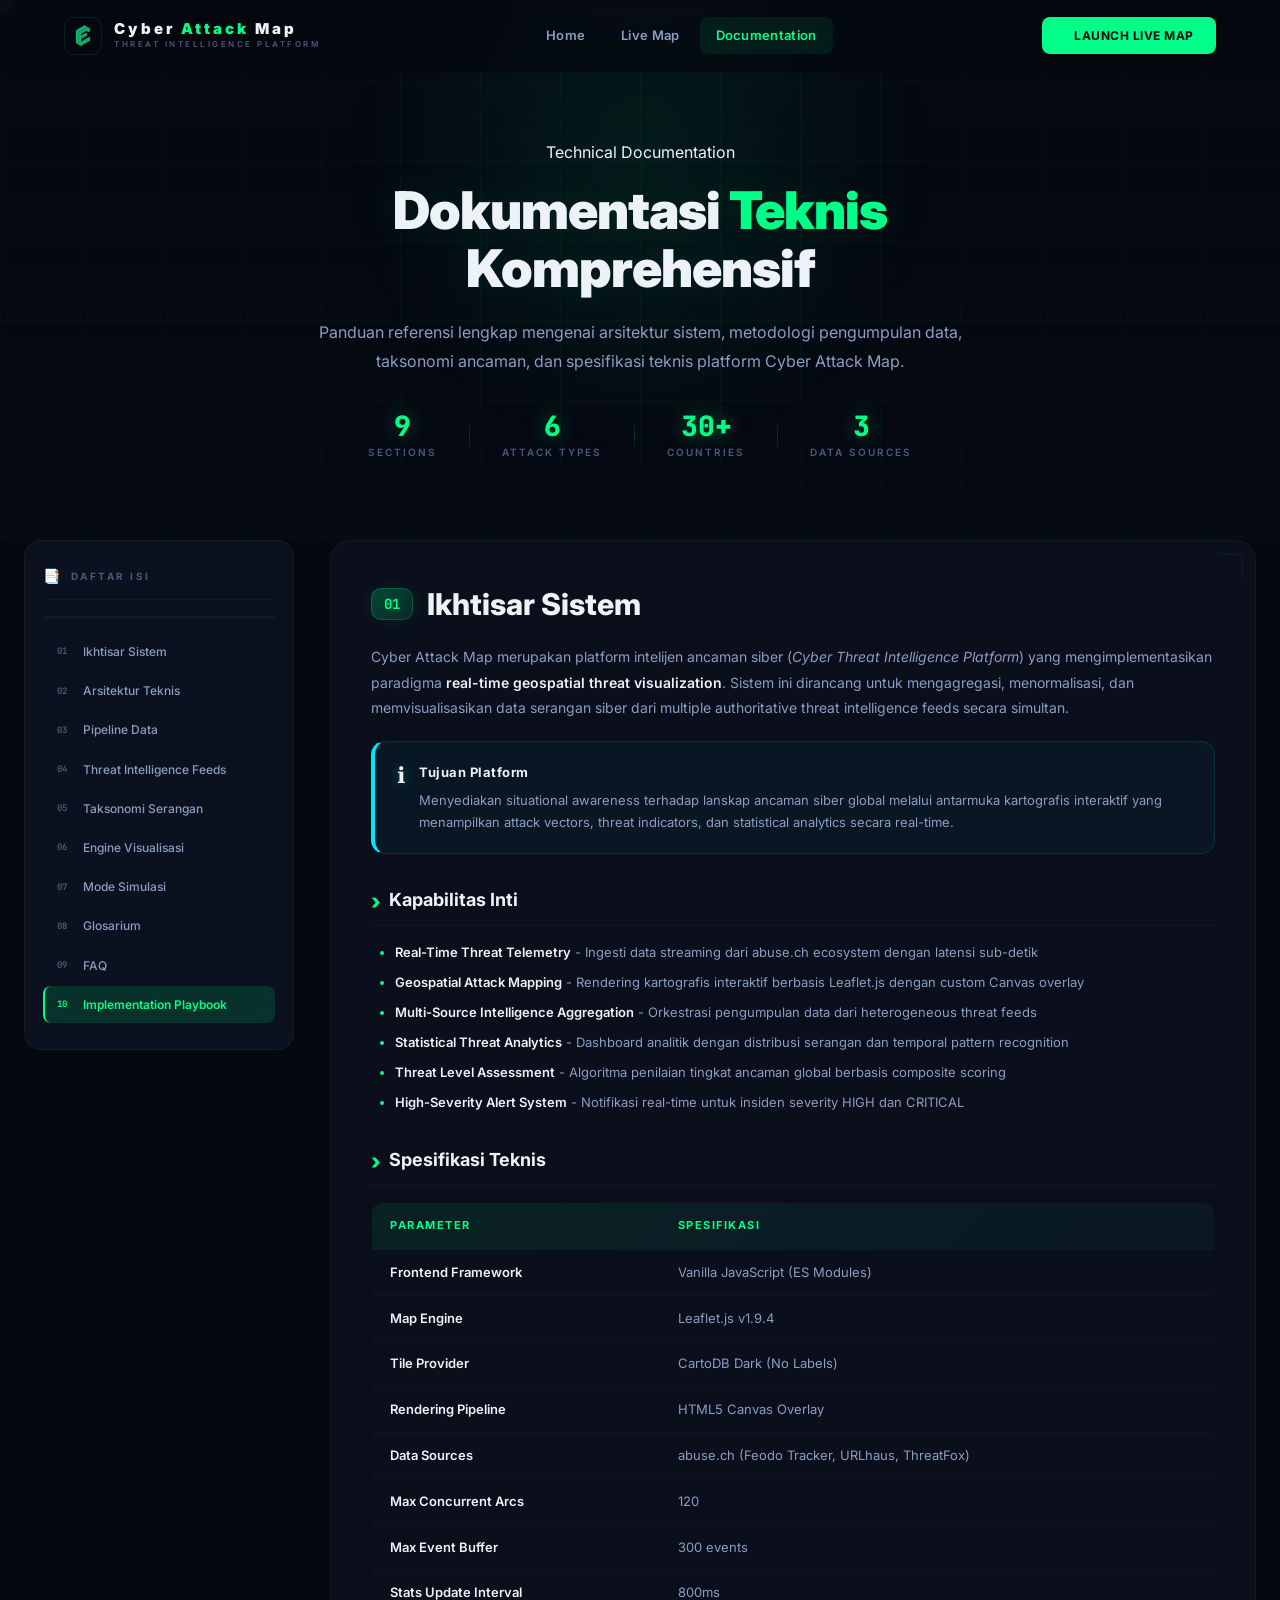
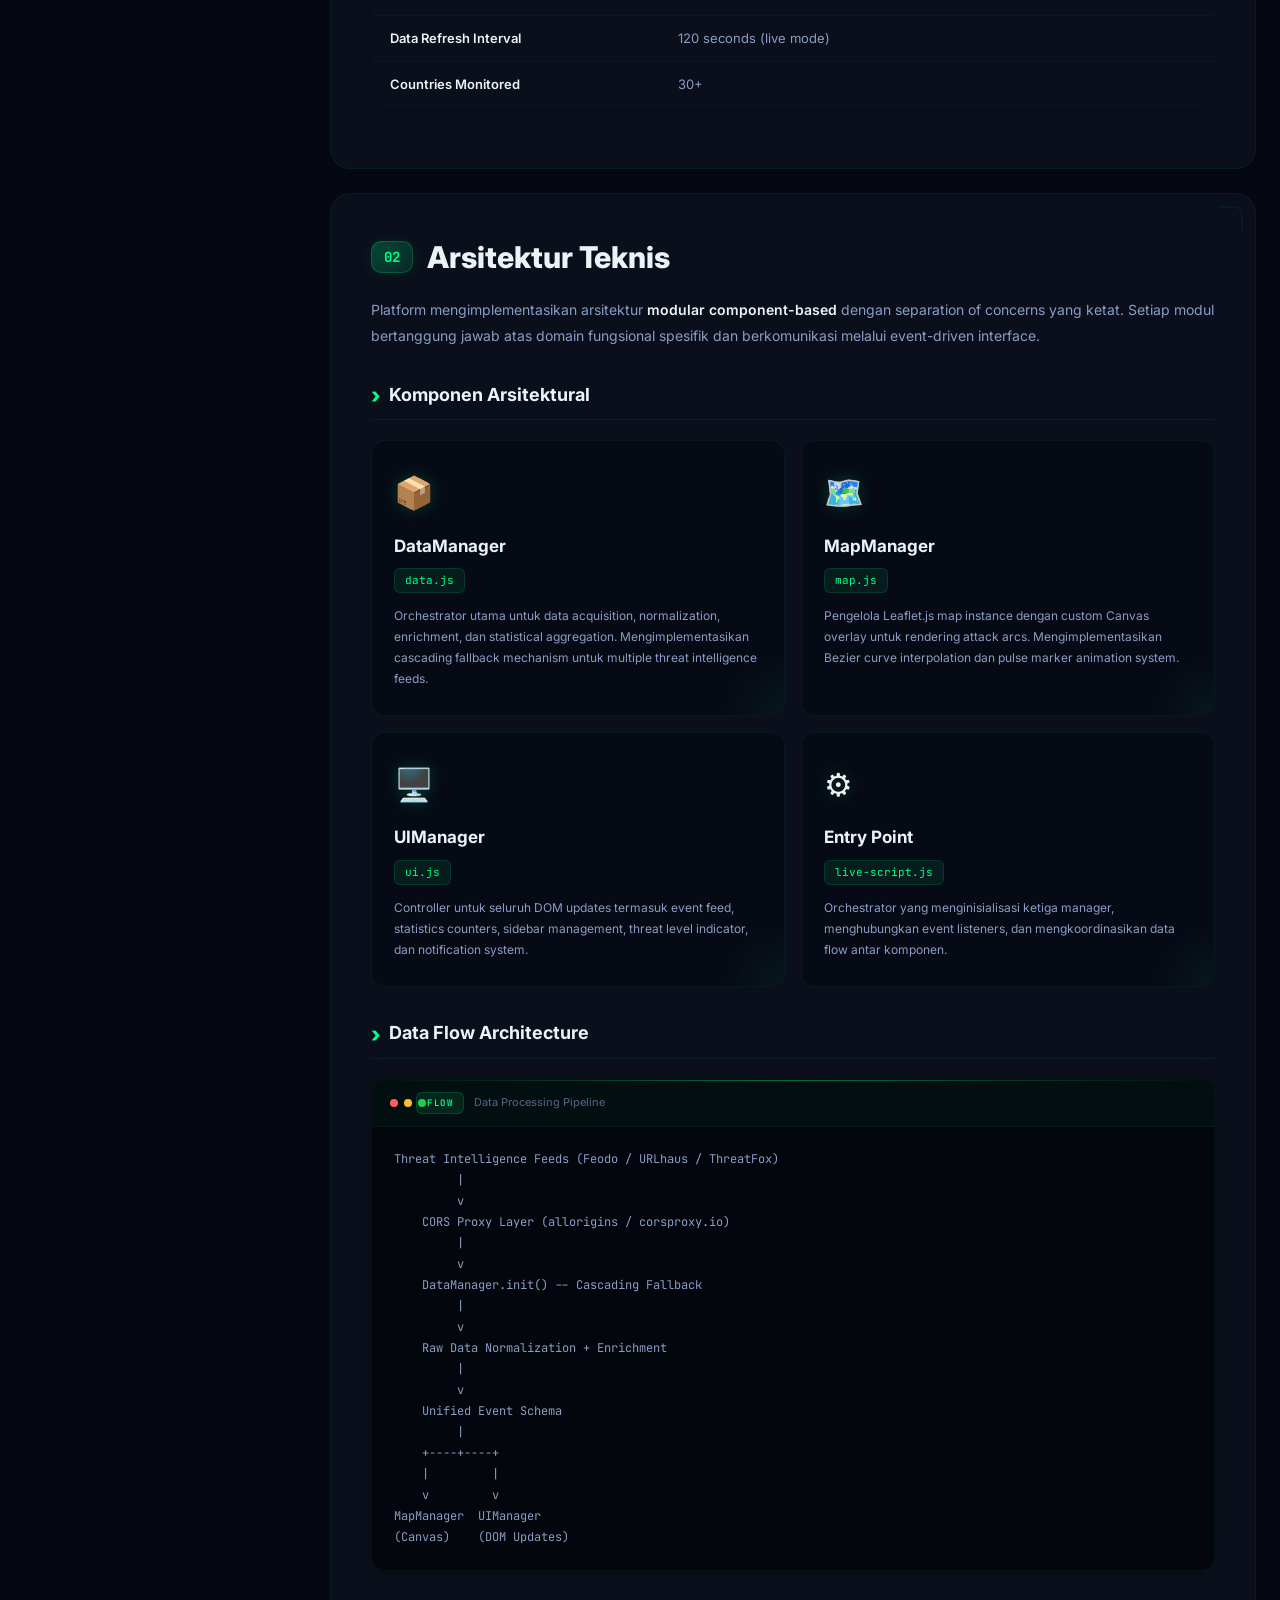
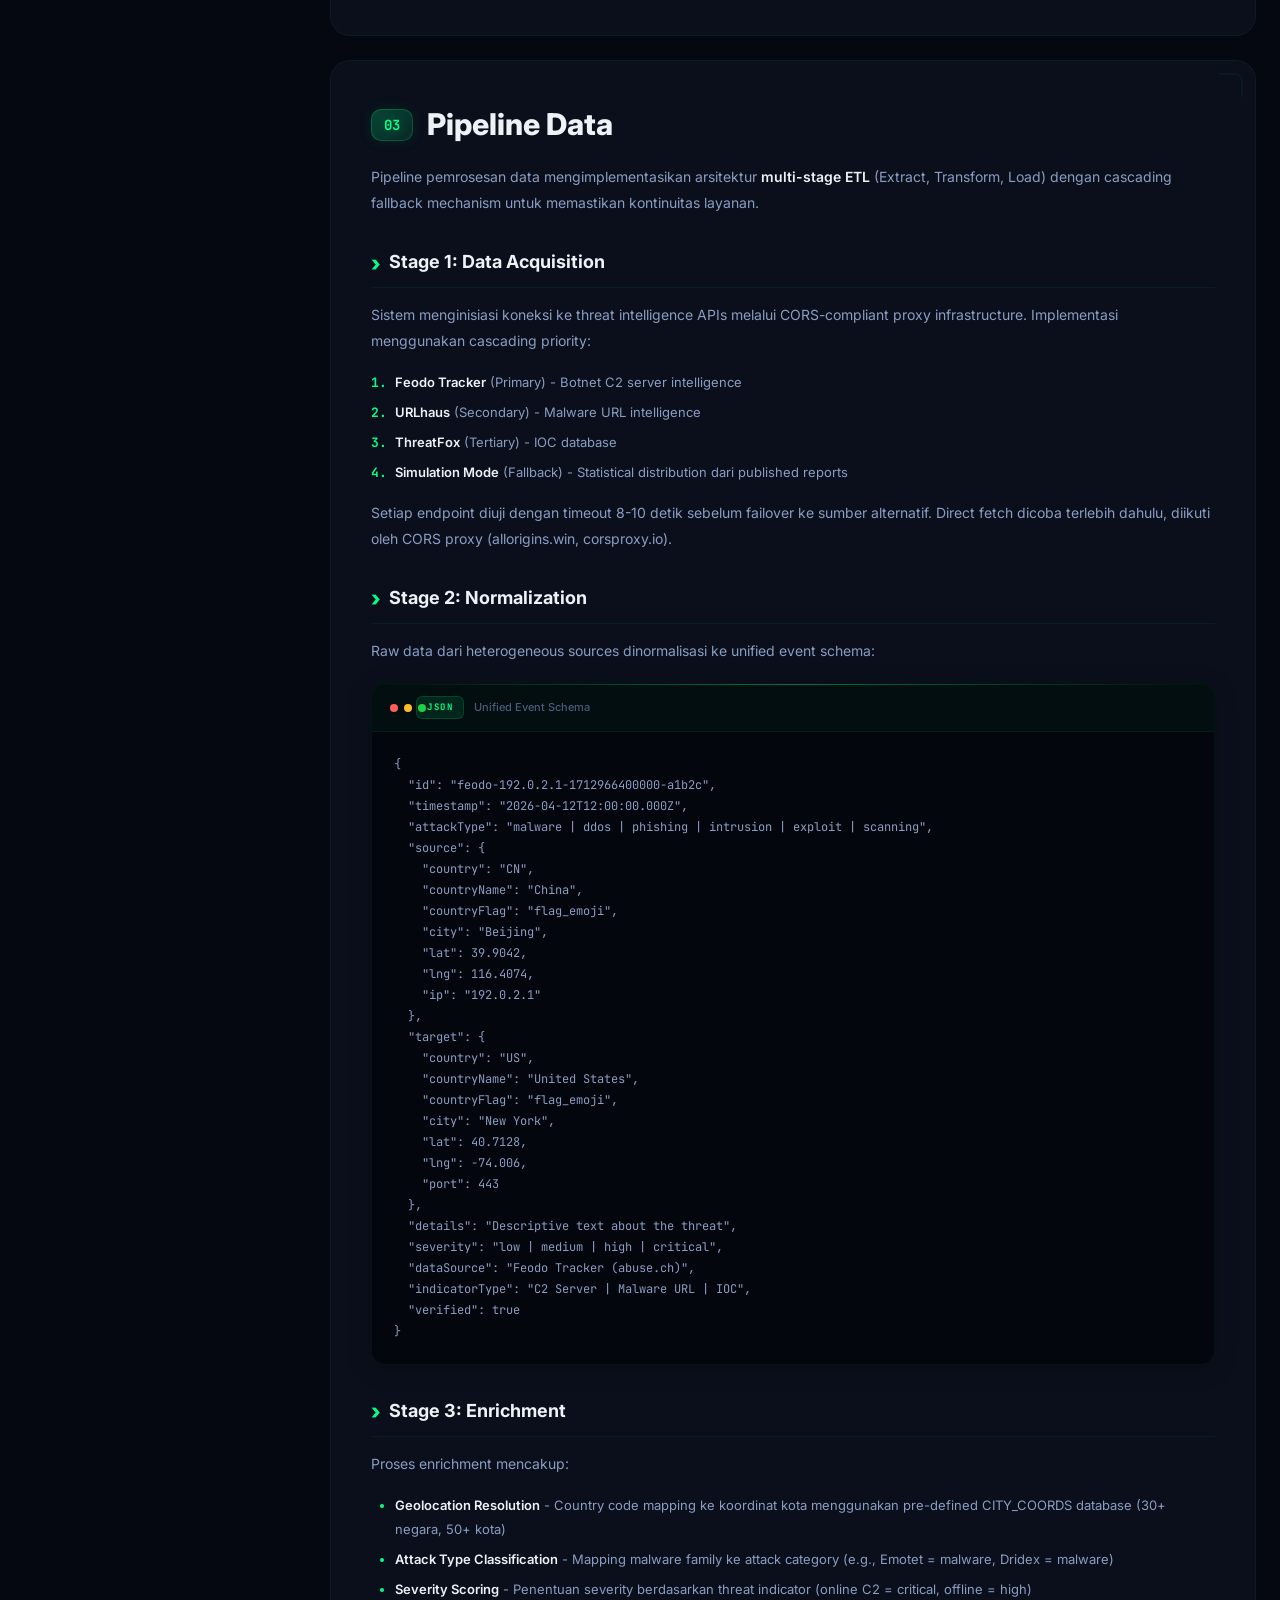
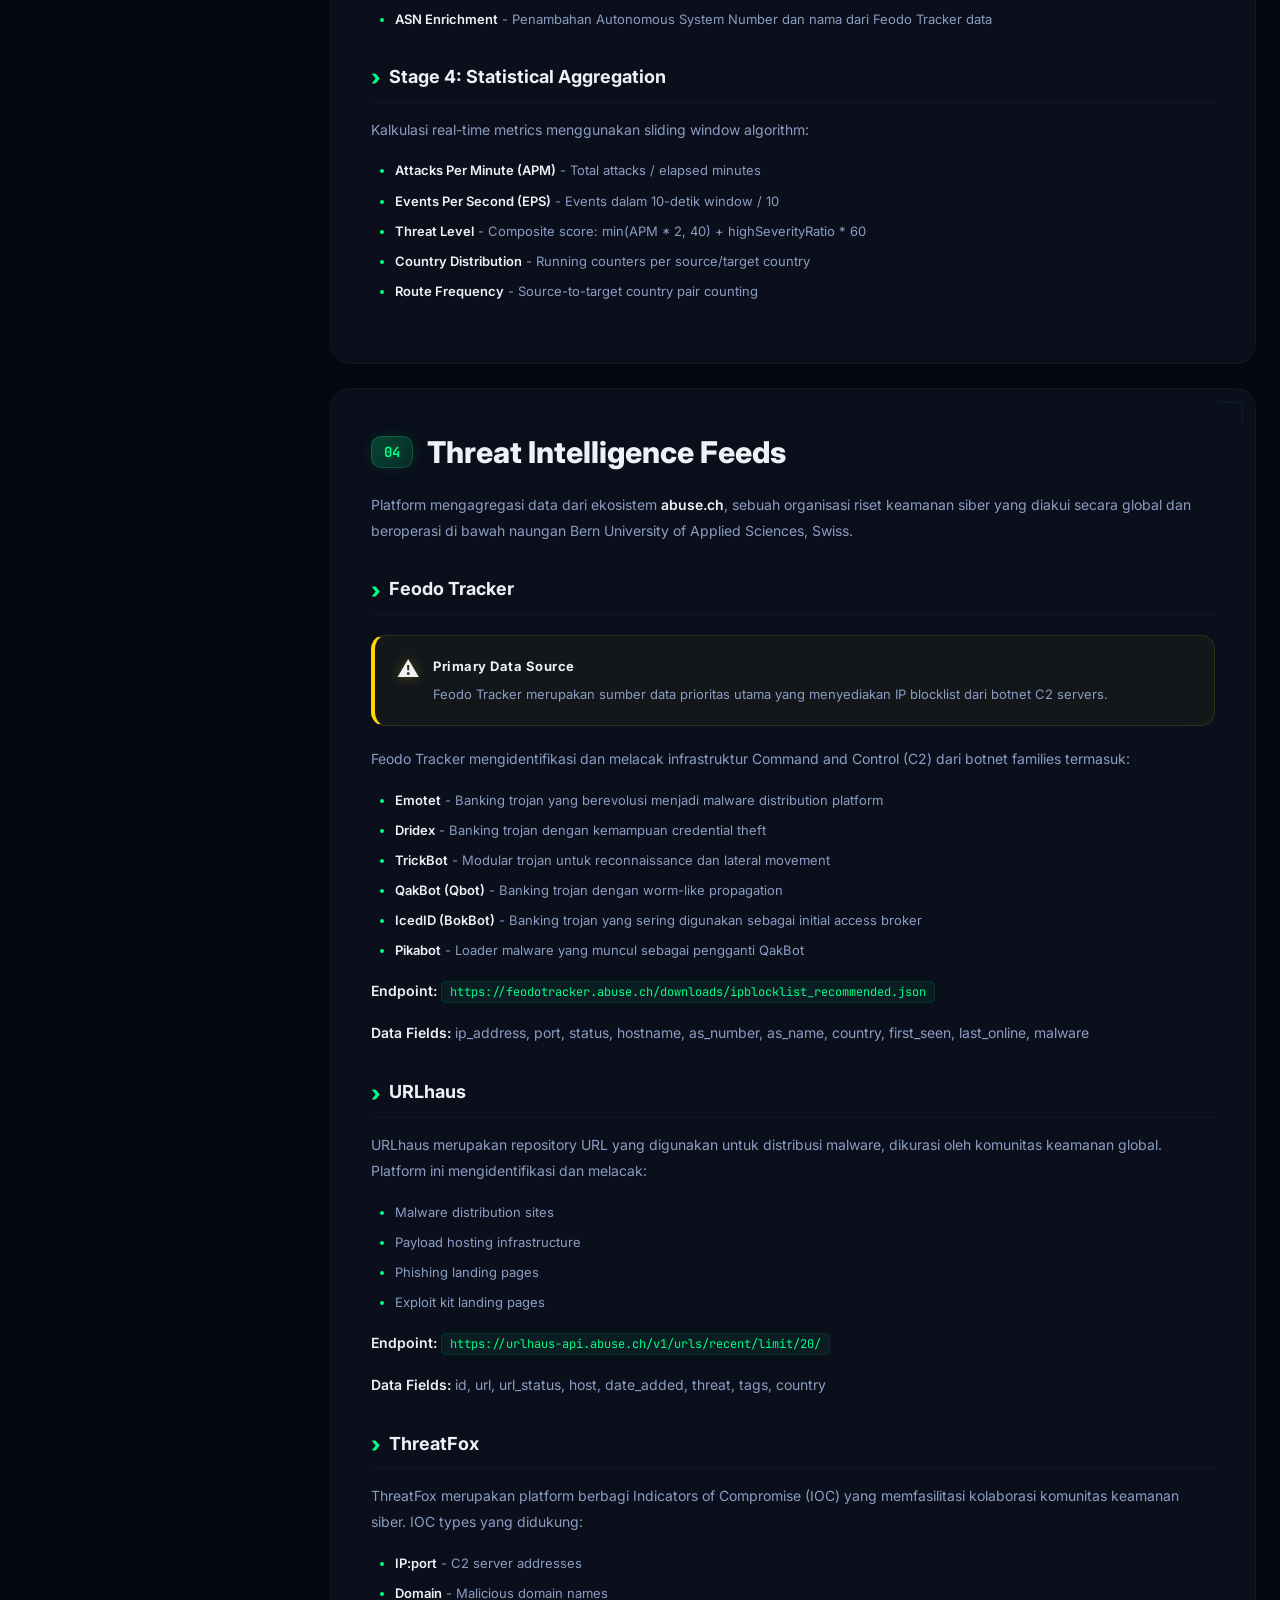
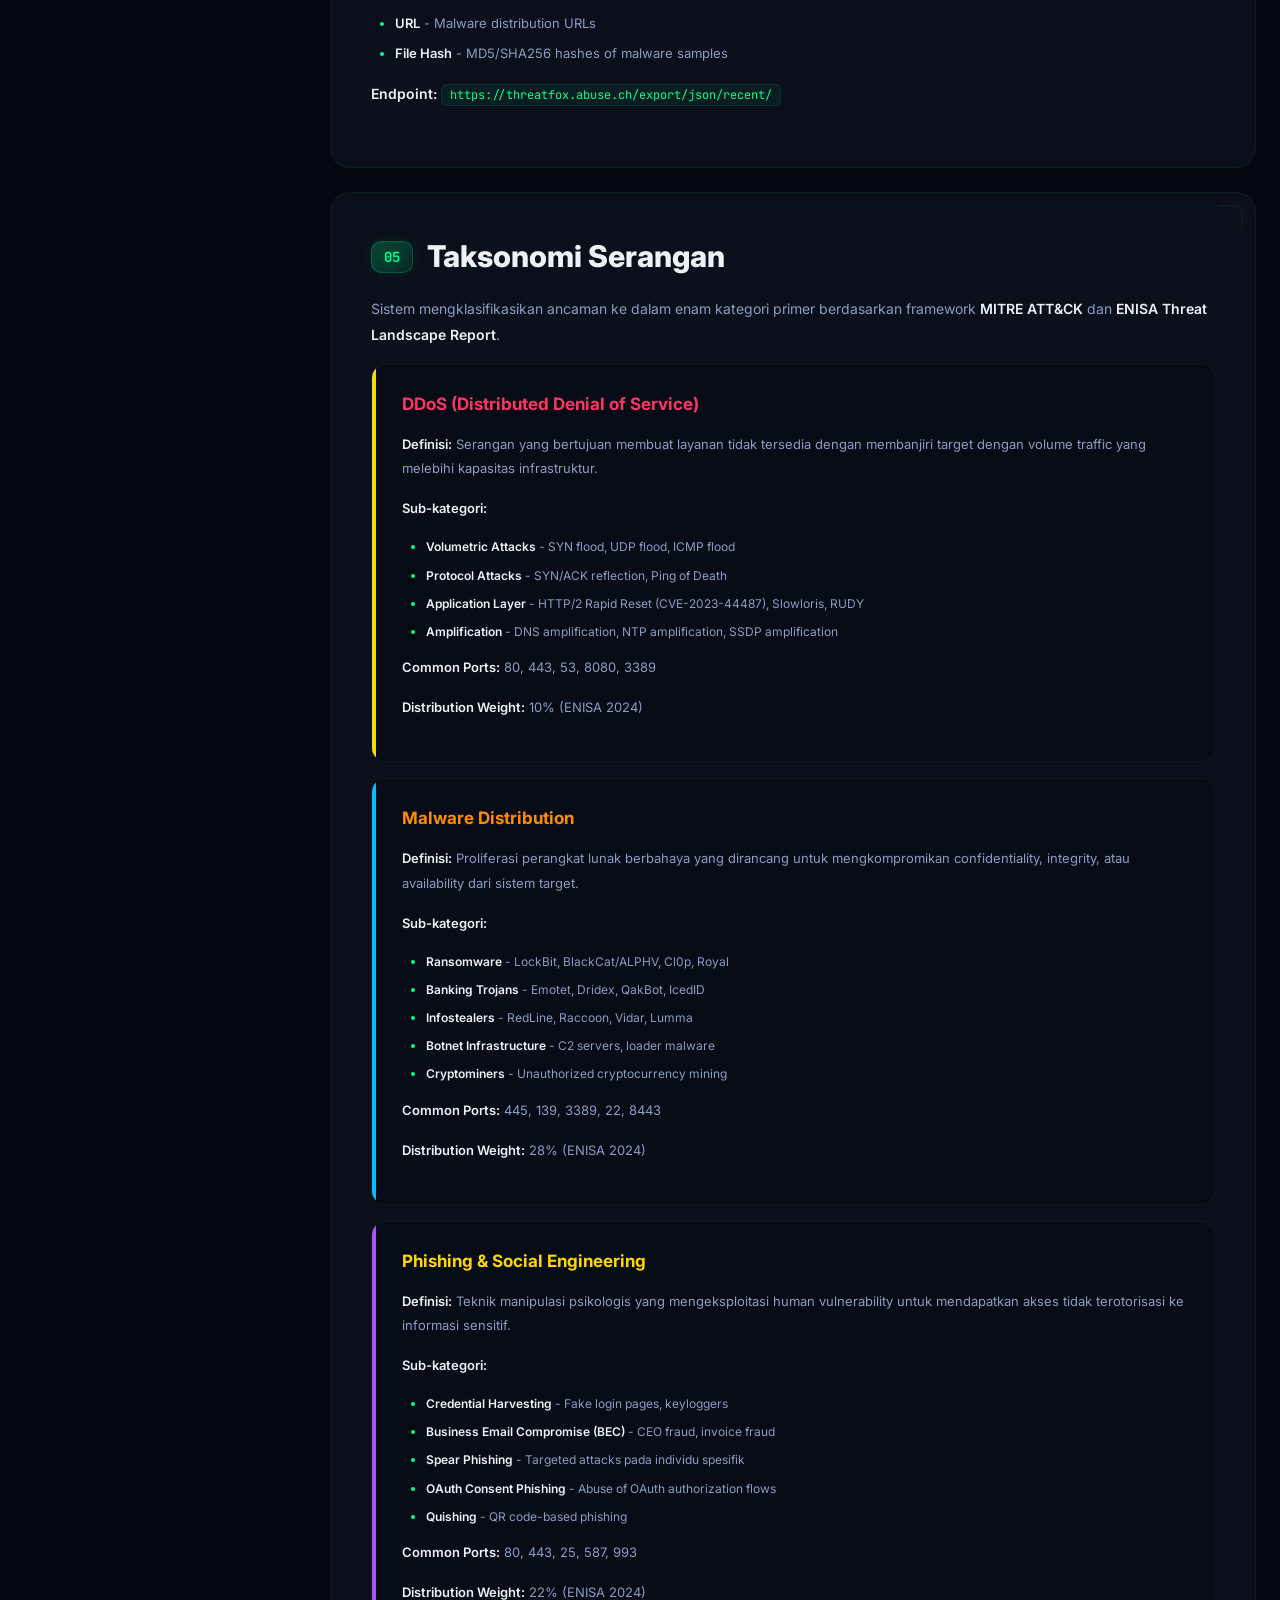
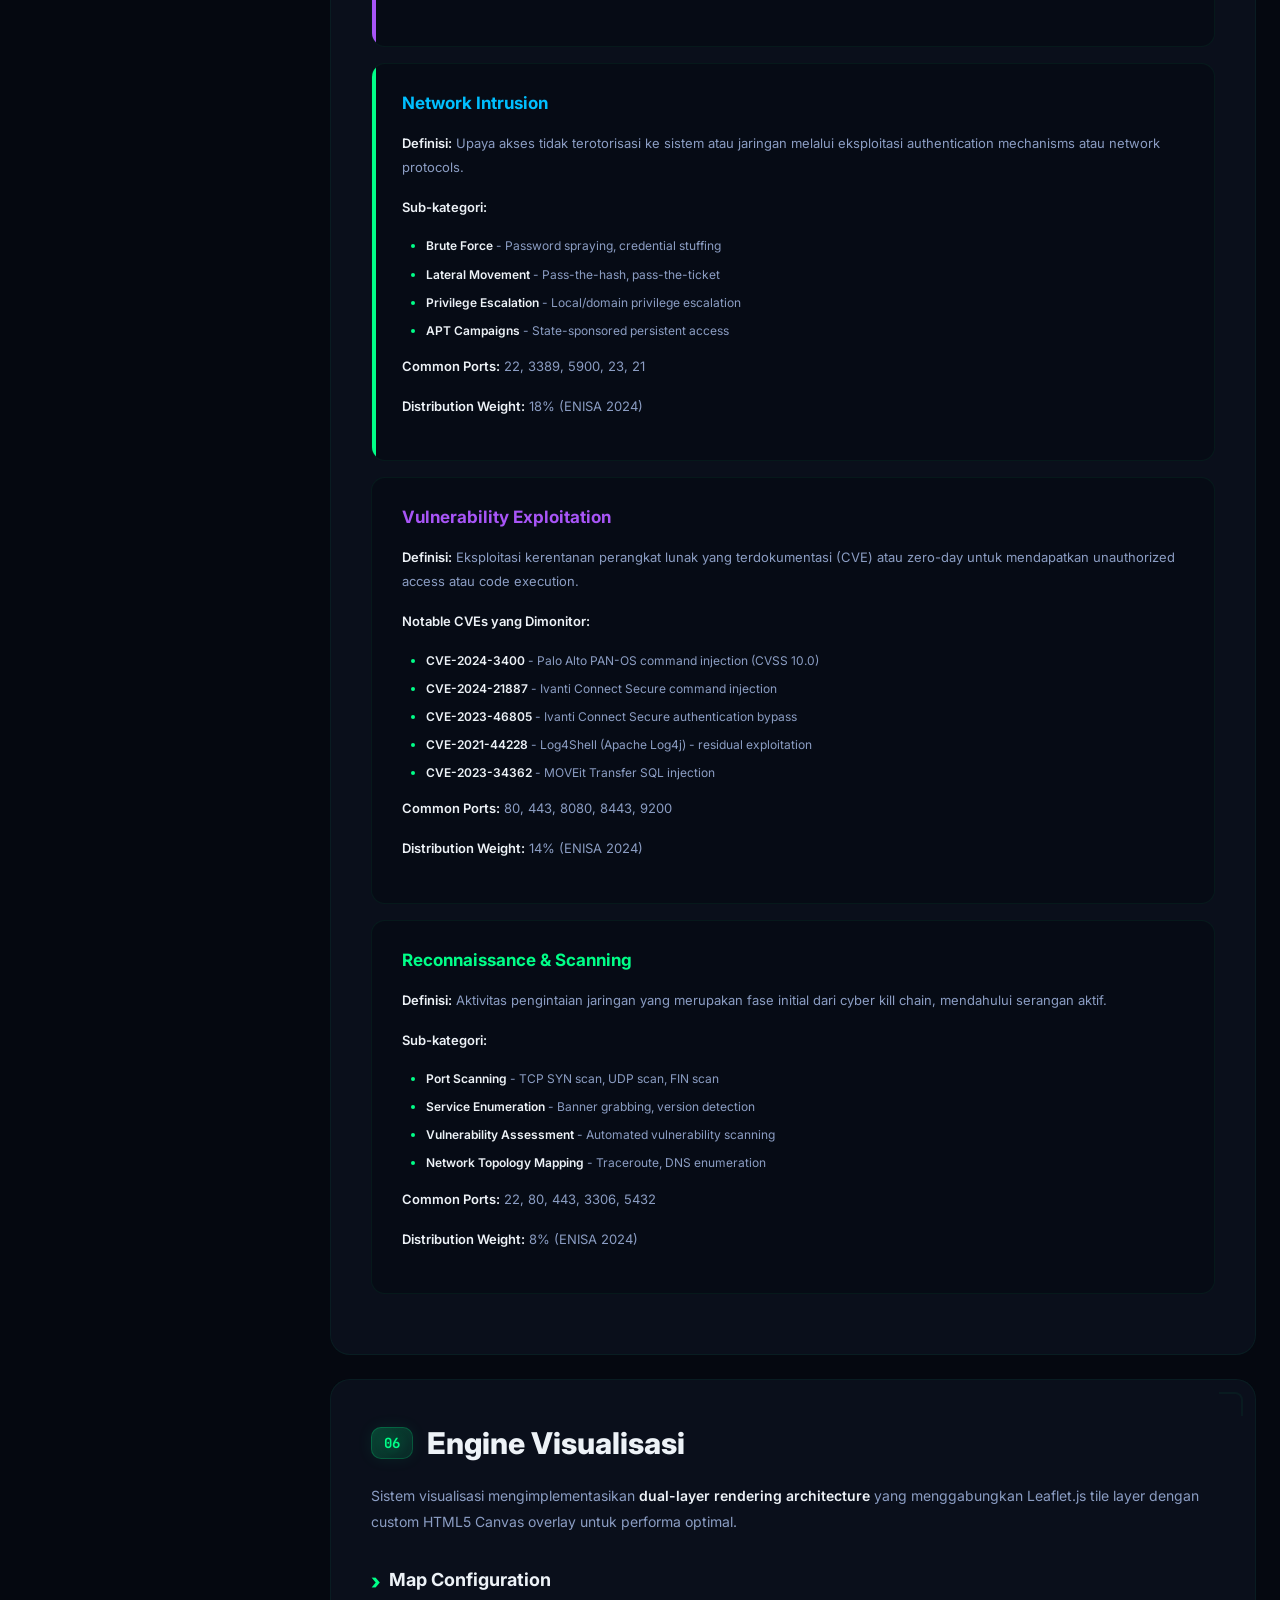
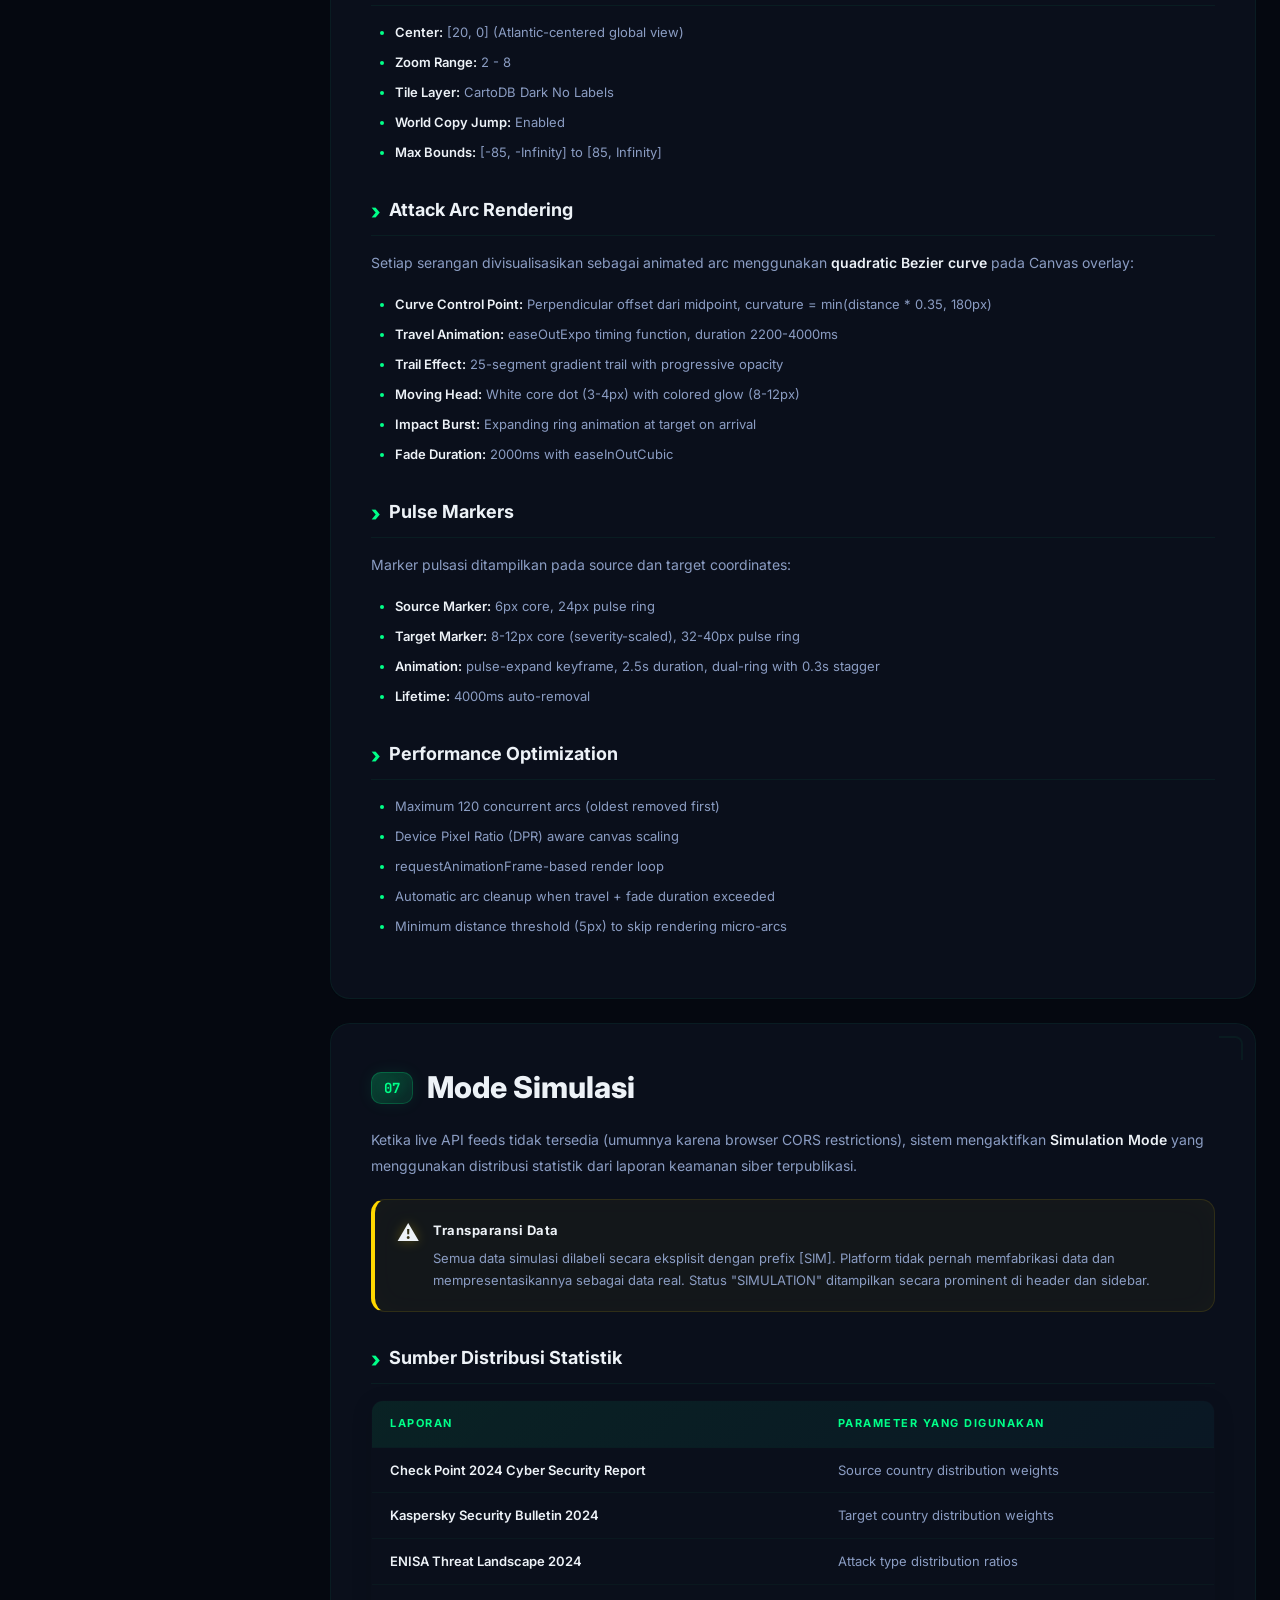
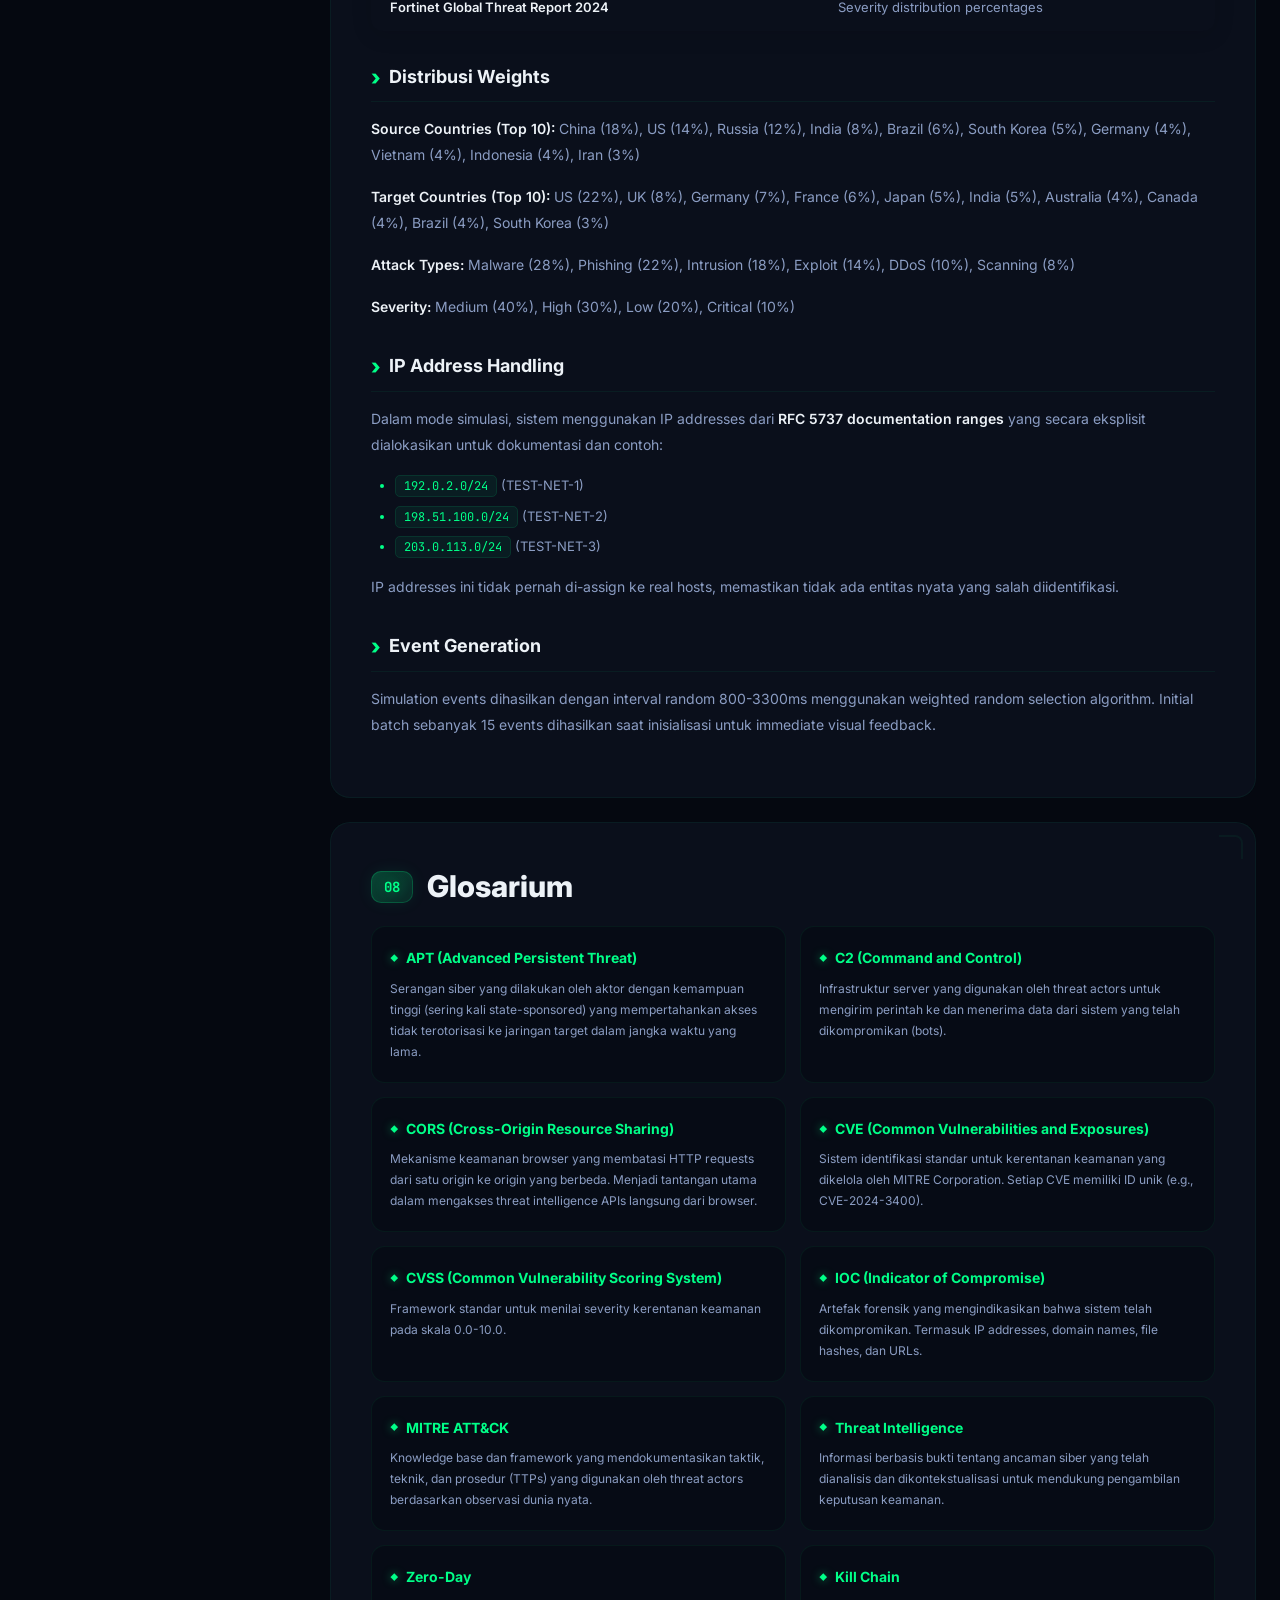
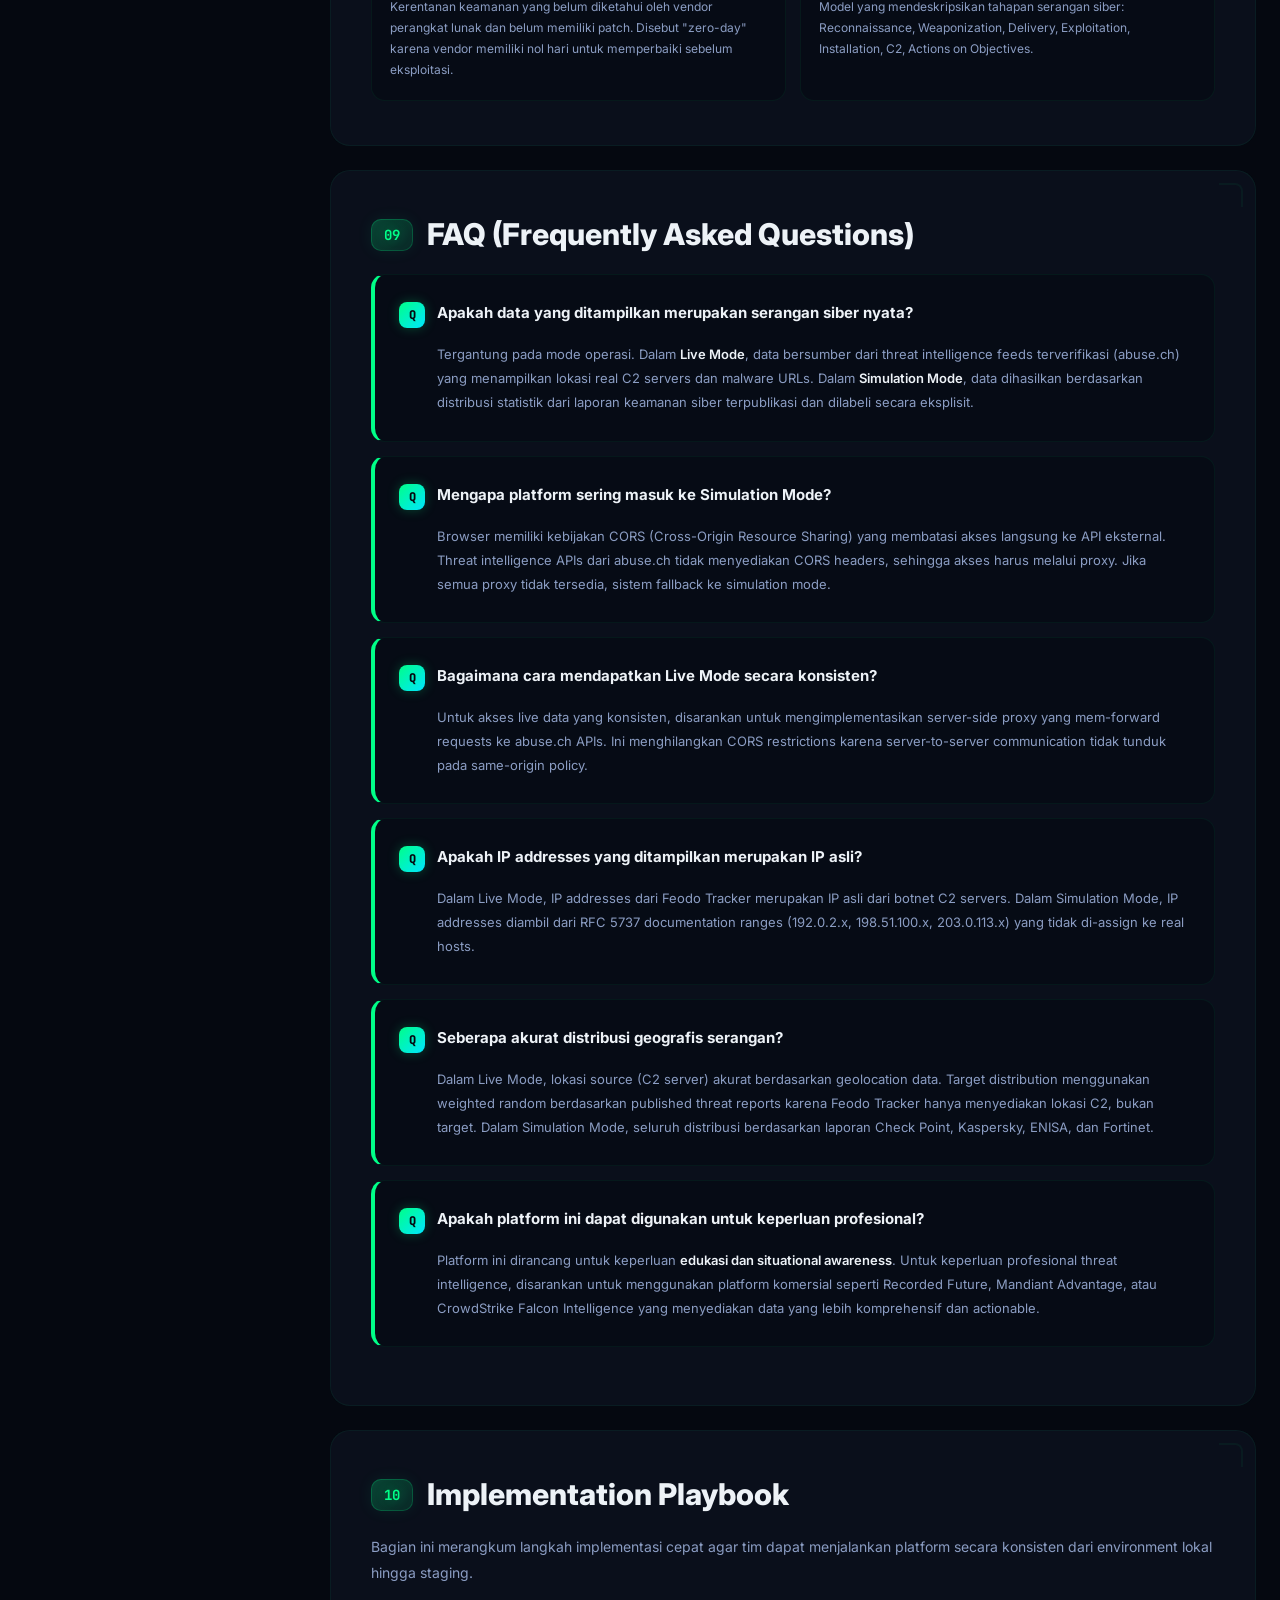
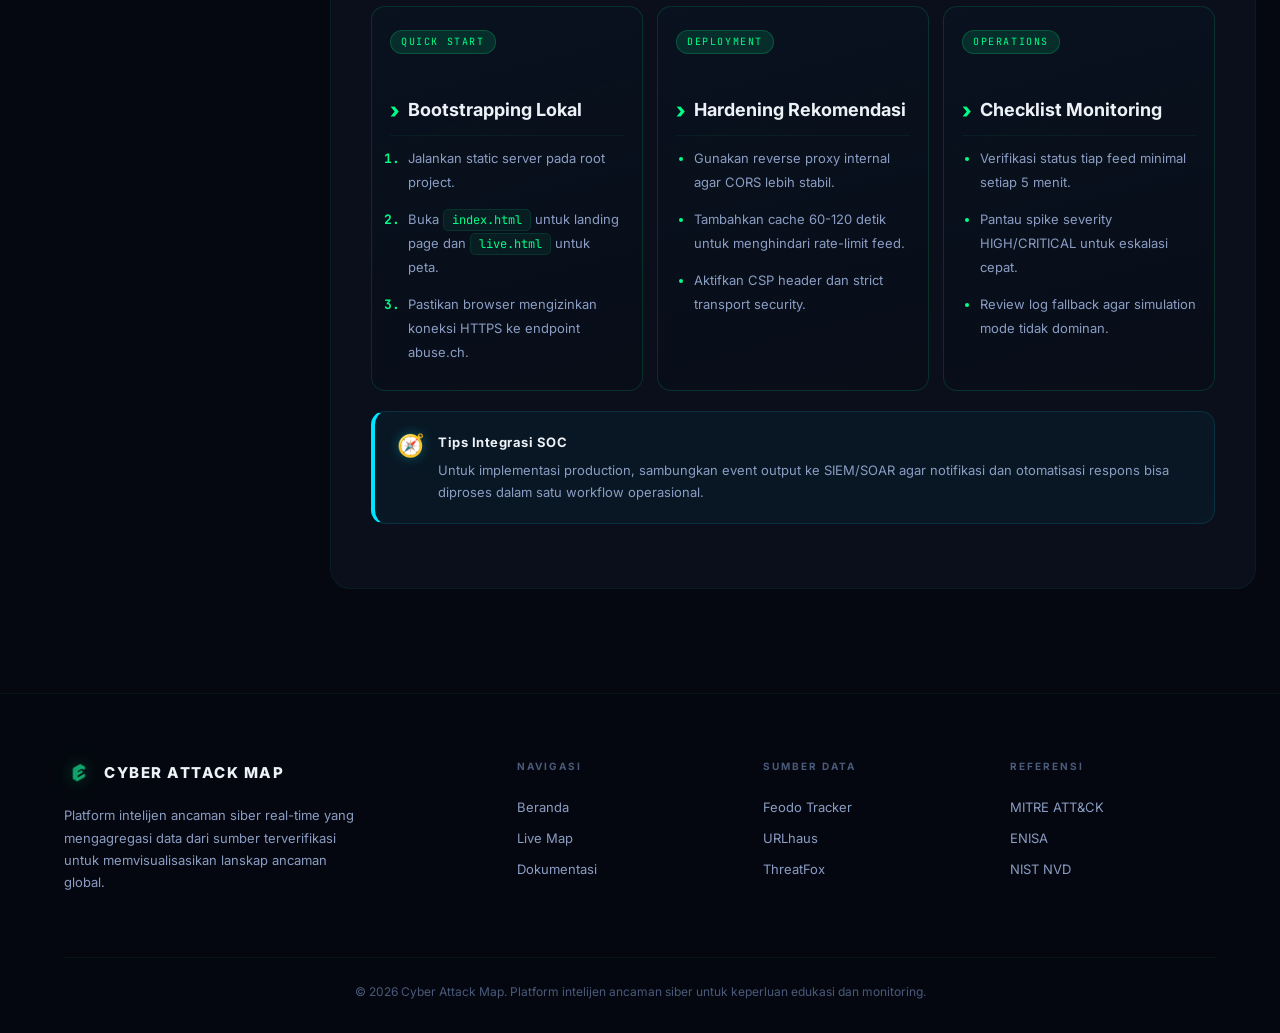
==== commit 4e8cd117: "Enhance homepage and docs visuals with new showcase sections" ====
--- a/docs.html
+++ b/docs.html
@@ -1,606 +1,654 @@
-<!DOCTYPE html>
-<html lang="en">
-
-<head>
-  <meta charset="UTF-8">
-  <meta name="viewport" content="width=device-width, initial-scale=1.0">
-  <link rel="icon" href="./logo.png" type="image/png">
-  <title>Documentation - Cyber Attack Map</title>
-  <link rel="stylesheet" href="https://fonts.googleapis.com/css2?family=Inter:wght@300;400;500;600;700;800;900&family=JetBrains+Mono:wght@400;500;600;700&display=swap">
-  <link rel="stylesheet" href="./style.css">
-  <link rel="stylesheet" href="./docs-style.css">
-</head>
-
-<body>
-  <div class="scanline-overlay"></div>
-  <div class="grid-bg"></div>
-
-  <!-- Navigation -->
-  <nav class="navbar" id="navbar">
-    <div class="nav-inner">
-      <a href="./index.html" class="nav-brand">
-        <img src="./logo.png" alt="Logo" class="nav-logo">
-        <div class="nav-brand-text">
-          <span class="nav-title">Cyber <span class="accent">Attack</span> Map</span>
-          <span class="nav-subtitle">Threat Intelligence Platform</span>
-        </div>
-      </a>
-      <div class="nav-links" id="nav-links">
-        <a href="./index.html" class="nav-link">Home</a>
-        <a href="./live.html" class="nav-link">Live Map</a>
-        <a href="./docs.html" class="nav-link active">Documentation</a>
-      </div>
-      <a href="./live.html" class="nav-cta">
-        <span class="cta-dot"></span>
-        Launch Live Map
-      </a>
-      <button class="nav-hamburger" id="nav-hamburger" aria-label="Toggle menu">
-        <span></span><span></span><span></span>
-      </button>
-    </div>
-  </nav>
-
-  <!-- Docs Hero -->
-  <section class="docs-hero">
-    <div class="docs-hero-bg">
-      <img src="https://mgx-backend-cdn.metadl.com/generate/images/1112401/2026-04-12/b38624ea-7f5f-48f7-8f0c-04341c3db696.png" alt="Documentation" class="docs-hero-img">
-      <div class="docs-hero-overlay"></div>
-    </div>
-    <div class="docs-hero-content">
-      <div class="section-badge">Technical Documentation</div>
-      <h1>Dokumentasi <span class="accent">Teknis</span> Komprehensif</h1>
-      <p>Panduan referensi lengkap mengenai arsitektur sistem, metodologi pengumpulan data, taksonomi ancaman, dan spesifikasi teknis platform Cyber Attack Map.</p>
-    </div>
-  </section>
-
-  <!-- Docs Layout -->
-  <div class="docs-layout">
-    <!-- Sidebar TOC -->
-    <aside class="docs-sidebar" id="docs-sidebar">
-      <div class="docs-toc">
-        <h4>Daftar Isi</h4>
-        <a href="#overview" class="toc-link active">1. Ikhtisar Sistem</a>
-        <a href="#architecture" class="toc-link">2. Arsitektur Teknis</a>
-        <a href="#data-pipeline" class="toc-link">3. Pipeline Data</a>
-        <a href="#threat-feeds" class="toc-link">4. Threat Intelligence Feeds</a>
-        <a href="#attack-taxonomy" class="toc-link">5. Taksonomi Serangan</a>
-        <a href="#visualization" class="toc-link">6. Engine Visualisasi</a>
-        <a href="#simulation" class="toc-link">7. Mode Simulasi</a>
-        <a href="#glossary" class="toc-link">8. Glosarium</a>
-        <a href="#faq" class="toc-link">9. FAQ</a>
-      </div>
-    </aside>
-
-    <!-- Docs Content -->
-    <main class="docs-content">
-
-      <!-- 1. Overview -->
-      <section id="overview" class="docs-section">
-        <h2><span class="docs-num">01</span> Ikhtisar Sistem</h2>
-        <p>Cyber Attack Map merupakan platform intelijen ancaman siber (<em>Cyber Threat Intelligence Platform</em>) yang mengimplementasikan paradigma <strong>real-time geospatial threat visualization</strong>. Sistem ini dirancang untuk mengagregasi, menormalisasi, dan memvisualisasikan data serangan siber dari multiple authoritative threat intelligence feeds secara simultan.</p>
-
-        <div class="docs-callout docs-callout-info">
-          <div class="callout-icon">&#x2139;&#xFE0F;</div>
-          <div>
-            <strong>Tujuan Platform</strong>
-            <p>Menyediakan situational awareness terhadap lanskap ancaman siber global melalui antarmuka kartografis interaktif yang menampilkan attack vectors, threat indicators, dan statistical analytics secara real-time.</p>
-          </div>
-        </div>
-
-        <h3>Kapabilitas Inti</h3>
-        <ul>
-          <li><strong>Real-Time Threat Telemetry</strong> - Ingesti data streaming dari abuse.ch ecosystem dengan latensi sub-detik</li>
-          <li><strong>Geospatial Attack Mapping</strong> - Rendering kartografis interaktif berbasis Leaflet.js dengan custom Canvas overlay</li>
-          <li><strong>Multi-Source Intelligence Aggregation</strong> - Orkestrasi pengumpulan data dari heterogeneous threat feeds</li>
-          <li><strong>Statistical Threat Analytics</strong> - Dashboard analitik dengan distribusi serangan dan temporal pattern recognition</li>
-          <li><strong>Threat Level Assessment</strong> - Algoritma penilaian tingkat ancaman global berbasis composite scoring</li>
-          <li><strong>High-Severity Alert System</strong> - Notifikasi real-time untuk insiden severity HIGH dan CRITICAL</li>
-        </ul>
-
-        <h3>Spesifikasi Teknis</h3>
-        <table class="docs-table">
-          <thead>
-            <tr><th>Parameter</th><th>Spesifikasi</th></tr>
-          </thead>
-          <tbody>
-            <tr><td>Frontend Framework</td><td>Vanilla JavaScript (ES Modules)</td></tr>
-            <tr><td>Map Engine</td><td>Leaflet.js v1.9.4</td></tr>
-            <tr><td>Tile Provider</td><td>CartoDB Dark (No Labels)</td></tr>
-            <tr><td>Rendering Pipeline</td><td>HTML5 Canvas Overlay</td></tr>
-            <tr><td>Data Sources</td><td>abuse.ch (Feodo Tracker, URLhaus, ThreatFox)</td></tr>
-            <tr><td>Max Concurrent Arcs</td><td>120</td></tr>
-            <tr><td>Max Event Buffer</td><td>300 events</td></tr>
-            <tr><td>Stats Update Interval</td><td>800ms</td></tr>
-            <tr><td>Data Refresh Interval</td><td>120 seconds (live mode)</td></tr>
-            <tr><td>Countries Monitored</td><td>30+</td></tr>
-          </tbody>
-        </table>
-      </section>
-
-      <!-- 2. Architecture -->
-      <section id="architecture" class="docs-section">
-        <h2><span class="docs-num">02</span> Arsitektur Teknis</h2>
-        <p>Platform mengimplementasikan arsitektur <strong>modular component-based</strong> dengan separation of concerns yang ketat. Setiap modul bertanggung jawab atas domain fungsional spesifik dan berkomunikasi melalui event-driven interface.</p>
-
-        <h3>Komponen Arsitektural</h3>
-        <div class="docs-arch-grid">
-          <div class="arch-card">
-            <div class="arch-icon">&#x1F4E6;</div>
-            <h4>DataManager</h4>
-            <code>data.js</code>
-            <p>Orchestrator utama untuk data acquisition, normalization, enrichment, dan statistical aggregation. Mengimplementasikan cascading fallback mechanism untuk multiple threat intelligence feeds.</p>
-          </div>
-          <div class="arch-card">
-            <div class="arch-icon">&#x1F5FA;&#xFE0F;</div>
-            <h4>MapManager</h4>
-            <code>map.js</code>
-            <p>Pengelola Leaflet.js map instance dengan custom Canvas overlay untuk rendering attack arcs. Mengimplementasikan Bezier curve interpolation dan pulse marker animation system.</p>
-          </div>
-          <div class="arch-card">
-            <div class="arch-icon">&#x1F5A5;&#xFE0F;</div>
-            <h4>UIManager</h4>
-            <code>ui.js</code>
-            <p>Controller untuk seluruh DOM updates termasuk event feed, statistics counters, sidebar management, threat level indicator, dan notification system.</p>
-          </div>
-          <div class="arch-card">
-            <div class="arch-icon">&#x2699;&#xFE0F;</div>
-            <h4>Entry Point</h4>
-            <code>live-script.js</code>
-            <p>Orchestrator yang menginisialisasi ketiga manager, menghubungkan event listeners, dan mengkoordinasikan data flow antar komponen.</p>
-          </div>
-        </div>
-
-        <h3>Data Flow Architecture</h3>
-        <div class="docs-code-block">
-          <div class="code-header">
-            <span class="code-lang">FLOW</span>
-            <span>Data Processing Pipeline</span>
-          </div>
-          <pre><code>Threat Intelligence Feeds (Feodo / URLhaus / ThreatFox)
-         |
-         v
-    CORS Proxy Layer (allorigins / corsproxy.io)
-         |
-         v
-    DataManager.init() -- Cascading Fallback
-         |
-         v
-    Raw Data Normalization + Enrichment
-         |
-         v
-    Unified Event Schema
-         |
-    +----+----+
-    |         |
-    v         v
-MapManager  UIManager
-(Canvas)    (DOM Updates)</code></pre>
-        </div>
-      </section>
-
-      <!-- 3. Data Pipeline -->
-      <section id="data-pipeline" class="docs-section">
-        <h2><span class="docs-num">03</span> Pipeline Data</h2>
-        <p>Pipeline pemrosesan data mengimplementasikan arsitektur <strong>multi-stage ETL</strong> (Extract, Transform, Load) dengan cascading fallback mechanism untuk memastikan kontinuitas layanan.</p>
-
-        <h3>Stage 1: Data Acquisition</h3>
-        <p>Sistem menginisiasi koneksi ke threat intelligence APIs melalui CORS-compliant proxy infrastructure. Implementasi menggunakan cascading priority:</p>
-        <ol>
-          <li><strong>Feodo Tracker</strong> (Primary) - Botnet C2 server intelligence</li>
-          <li><strong>URLhaus</strong> (Secondary) - Malware URL intelligence</li>
-          <li><strong>ThreatFox</strong> (Tertiary) - IOC database</li>
-          <li><strong>Simulation Mode</strong> (Fallback) - Statistical distribution dari published reports</li>
-        </ol>
-        <p>Setiap endpoint diuji dengan timeout 8-10 detik sebelum failover ke sumber alternatif. Direct fetch dicoba terlebih dahulu, diikuti oleh CORS proxy (allorigins.win, corsproxy.io).</p>
-
-        <h3>Stage 2: Normalization</h3>
-        <p>Raw data dari heterogeneous sources dinormalisasi ke unified event schema:</p>
-        <div class="docs-code-block">
-          <div class="code-header">
-            <span class="code-lang">JSON</span>
-            <span>Unified Event Schema</span>
-          </div>
-          <pre><code>{
-  "id": "feodo-192.0.2.1-1712966400000-a1b2c",
-  "timestamp": "2026-04-12T12:00:00.000Z",
-  "attackType": "malware | ddos | phishing | intrusion | exploit | scanning",
-  "source": {
-    "country": "CN",
-    "countryName": "China",
-    "countryFlag": "flag_emoji",
-    "city": "Beijing",
-    "lat": 39.9042,
-    "lng": 116.4074,
-    "ip": "192.0.2.1"
-  },
-  "target": {
-    "country": "US",
-    "countryName": "United States",
-    "countryFlag": "flag_emoji",
-    "city": "New York",
-    "lat": 40.7128,
-    "lng": -74.006,
-    "port": 443
-  },
-  "details": "Descriptive text about the threat",
-  "severity": "low | medium | high | critical",
-  "dataSource": "Feodo Tracker (abuse.ch)",
-  "indicatorType": "C2 Server | Malware URL | IOC",
-  "verified": true
-}</code></pre>
-        </div>
-
-        <h3>Stage 3: Enrichment</h3>
-        <p>Proses enrichment mencakup:</p>
-        <ul>
-          <li><strong>Geolocation Resolution</strong> - Country code mapping ke koordinat kota menggunakan pre-defined CITY_COORDS database (30+ negara, 50+ kota)</li>
-          <li><strong>Attack Type Classification</strong> - Mapping malware family ke attack category (e.g., Emotet = malware, Dridex = malware)</li>
-          <li><strong>Severity Scoring</strong> - Penentuan severity berdasarkan threat indicator (online C2 = critical, offline = high)</li>
-          <li><strong>ASN Enrichment</strong> - Penambahan Autonomous System Number dan nama dari Feodo Tracker data</li>
-        </ul>
-
-        <h3>Stage 4: Statistical Aggregation</h3>
-        <p>Kalkulasi real-time metrics menggunakan sliding window algorithm:</p>
-        <ul>
-          <li><strong>Attacks Per Minute (APM)</strong> - Total attacks / elapsed minutes</li>
-          <li><strong>Events Per Second (EPS)</strong> - Events dalam 10-detik window / 10</li>
-          <li><strong>Threat Level</strong> - Composite score: min(APM * 2, 40) + highSeverityRatio * 60</li>
-          <li><strong>Country Distribution</strong> - Running counters per source/target country</li>
-          <li><strong>Route Frequency</strong> - Source-to-target country pair counting</li>
-        </ul>
-      </section>
-
-      <!-- 4. Threat Feeds -->
-      <section id="threat-feeds" class="docs-section">
-        <h2><span class="docs-num">04</span> Threat Intelligence Feeds</h2>
-        <p>Platform mengagregasi data dari ekosistem <strong>abuse.ch</strong>, sebuah organisasi riset keamanan siber yang diakui secara global dan beroperasi di bawah naungan Bern University of Applied Sciences, Swiss.</p>
-
-        <h3>Feodo Tracker</h3>
-        <div class="docs-callout docs-callout-warning">
-          <div class="callout-icon">&#x26A0;&#xFE0F;</div>
-          <div>
-            <strong>Primary Data Source</strong>
-            <p>Feodo Tracker merupakan sumber data prioritas utama yang menyediakan IP blocklist dari botnet C2 servers.</p>
-          </div>
-        </div>
-        <p>Feodo Tracker mengidentifikasi dan melacak infrastruktur Command and Control (C2) dari botnet families termasuk:</p>
-        <ul>
-          <li><strong>Emotet</strong> - Banking trojan yang berevolusi menjadi malware distribution platform</li>
-          <li><strong>Dridex</strong> - Banking trojan dengan kemampuan credential theft</li>
-          <li><strong>TrickBot</strong> - Modular trojan untuk reconnaissance dan lateral movement</li>
-          <li><strong>QakBot (Qbot)</strong> - Banking trojan dengan worm-like propagation</li>
-          <li><strong>IcedID (BokBot)</strong> - Banking trojan yang sering digunakan sebagai initial access broker</li>
-          <li><strong>Pikabot</strong> - Loader malware yang muncul sebagai pengganti QakBot</li>
-        </ul>
-        <p><strong>Endpoint:</strong> <code>https://feodotracker.abuse.ch/downloads/ipblocklist_recommended.json</code></p>
-        <p><strong>Data Fields:</strong> ip_address, port, status, hostname, as_number, as_name, country, first_seen, last_online, malware</p>
-
-        <h3>URLhaus</h3>
-        <p>URLhaus merupakan repository URL yang digunakan untuk distribusi malware, dikurasi oleh komunitas keamanan global. Platform ini mengidentifikasi dan melacak:</p>
-        <ul>
-          <li>Malware distribution sites</li>
-          <li>Payload hosting infrastructure</li>
-          <li>Phishing landing pages</li>
-          <li>Exploit kit landing pages</li>
-        </ul>
-        <p><strong>Endpoint:</strong> <code>https://urlhaus-api.abuse.ch/v1/urls/recent/limit/20/</code></p>
-        <p><strong>Data Fields:</strong> id, url, url_status, host, date_added, threat, tags, country</p>
-
-        <h3>ThreatFox</h3>
-        <p>ThreatFox merupakan platform berbagi Indicators of Compromise (IOC) yang memfasilitasi kolaborasi komunitas keamanan siber. IOC types yang didukung:</p>
-        <ul>
-          <li><strong>IP:port</strong> - C2 server addresses</li>
-          <li><strong>Domain</strong> - Malicious domain names</li>
-          <li><strong>URL</strong> - Malware distribution URLs</li>
-          <li><strong>File Hash</strong> - MD5/SHA256 hashes of malware samples</li>
-        </ul>
-        <p><strong>Endpoint:</strong> <code>https://threatfox.abuse.ch/export/json/recent/</code></p>
-      </section>
-
-      <!-- 5. Attack Taxonomy -->
-      <section id="attack-taxonomy" class="docs-section">
-        <h2><span class="docs-num">05</span> Taksonomi Serangan</h2>
-        <p>Sistem mengklasifikasikan ancaman ke dalam enam kategori primer berdasarkan framework <strong>MITRE ATT&amp;CK</strong> dan <strong>ENISA Threat Landscape Report</strong>.</p>
-
-        <div class="taxonomy-detail">
-          <h3 style="color: #ff3366;">DDoS (Distributed Denial of Service)</h3>
-          <p><strong>Definisi:</strong> Serangan yang bertujuan membuat layanan tidak tersedia dengan membanjiri target dengan volume traffic yang melebihi kapasitas infrastruktur.</p>
-          <p><strong>Sub-kategori:</strong></p>
-          <ul>
-            <li><strong>Volumetric Attacks</strong> - SYN flood, UDP flood, ICMP flood</li>
-            <li><strong>Protocol Attacks</strong> - SYN/ACK reflection, Ping of Death</li>
-            <li><strong>Application Layer</strong> - HTTP/2 Rapid Reset (CVE-2023-44487), Slowloris, RUDY</li>
-            <li><strong>Amplification</strong> - DNS amplification, NTP amplification, SSDP amplification</li>
-          </ul>
-          <p><strong>Common Ports:</strong> 80, 443, 53, 8080, 3389</p>
-          <p><strong>Distribution Weight:</strong> 10% (ENISA 2024)</p>
-        </div>
-
-        <div class="taxonomy-detail">
-          <h3 style="color: #ff8c00;">Malware Distribution</h3>
-          <p><strong>Definisi:</strong> Proliferasi perangkat lunak berbahaya yang dirancang untuk mengkompromikan confidentiality, integrity, atau availability dari sistem target.</p>
-          <p><strong>Sub-kategori:</strong></p>
-          <ul>
-            <li><strong>Ransomware</strong> - LockBit, BlackCat/ALPHV, Cl0p, Royal</li>
-            <li><strong>Banking Trojans</strong> - Emotet, Dridex, QakBot, IcedID</li>
-            <li><strong>Infostealers</strong> - RedLine, Raccoon, Vidar, Lumma</li>
-            <li><strong>Botnet Infrastructure</strong> - C2 servers, loader malware</li>
-            <li><strong>Cryptominers</strong> - Unauthorized cryptocurrency mining</li>
-          </ul>
-          <p><strong>Common Ports:</strong> 445, 139, 3389, 22, 8443</p>
-          <p><strong>Distribution Weight:</strong> 28% (ENISA 2024)</p>
-        </div>
-
-        <div class="taxonomy-detail">
-          <h3 style="color: #ffd700;">Phishing &amp; Social Engineering</h3>
-          <p><strong>Definisi:</strong> Teknik manipulasi psikologis yang mengeksploitasi human vulnerability untuk mendapatkan akses tidak terotorisasi ke informasi sensitif.</p>
-          <p><strong>Sub-kategori:</strong></p>
-          <ul>
-            <li><strong>Credential Harvesting</strong> - Fake login pages, keyloggers</li>
-            <li><strong>Business Email Compromise (BEC)</strong> - CEO fraud, invoice fraud</li>
-            <li><strong>Spear Phishing</strong> - Targeted attacks pada individu spesifik</li>
-            <li><strong>OAuth Consent Phishing</strong> - Abuse of OAuth authorization flows</li>
-            <li><strong>Quishing</strong> - QR code-based phishing</li>
-          </ul>
-          <p><strong>Common Ports:</strong> 80, 443, 25, 587, 993</p>
-          <p><strong>Distribution Weight:</strong> 22% (ENISA 2024)</p>
-        </div>
-
-        <div class="taxonomy-detail">
-          <h3 style="color: #00bfff;">Network Intrusion</h3>
-          <p><strong>Definisi:</strong> Upaya akses tidak terotorisasi ke sistem atau jaringan melalui eksploitasi authentication mechanisms atau network protocols.</p>
-          <p><strong>Sub-kategori:</strong></p>
-          <ul>
-            <li><strong>Brute Force</strong> - Password spraying, credential stuffing</li>
-            <li><strong>Lateral Movement</strong> - Pass-the-hash, pass-the-ticket</li>
-            <li><strong>Privilege Escalation</strong> - Local/domain privilege escalation</li>
-            <li><strong>APT Campaigns</strong> - State-sponsored persistent access</li>
-          </ul>
-          <p><strong>Common Ports:</strong> 22, 3389, 5900, 23, 21</p>
-          <p><strong>Distribution Weight:</strong> 18% (ENISA 2024)</p>
-        </div>
-
-        <div class="taxonomy-detail">
-          <h3 style="color: #a855f7;">Vulnerability Exploitation</h3>
-          <p><strong>Definisi:</strong> Eksploitasi kerentanan perangkat lunak yang terdokumentasi (CVE) atau zero-day untuk mendapatkan unauthorized access atau code execution.</p>
-          <p><strong>Notable CVEs yang Dimonitor:</strong></p>
-          <ul>
-            <li><strong>CVE-2024-3400</strong> - Palo Alto PAN-OS command injection (CVSS 10.0)</li>
-            <li><strong>CVE-2024-21887</strong> - Ivanti Connect Secure command injection</li>
-            <li><strong>CVE-2023-46805</strong> - Ivanti Connect Secure authentication bypass</li>
-            <li><strong>CVE-2021-44228</strong> - Log4Shell (Apache Log4j) - residual exploitation</li>
-            <li><strong>CVE-2023-34362</strong> - MOVEit Transfer SQL injection</li>
-          </ul>
-          <p><strong>Common Ports:</strong> 80, 443, 8080, 8443, 9200</p>
-          <p><strong>Distribution Weight:</strong> 14% (ENISA 2024)</p>
-        </div>
-
-        <div class="taxonomy-detail">
-          <h3 style="color: #00ff88;">Reconnaissance &amp; Scanning</h3>
-          <p><strong>Definisi:</strong> Aktivitas pengintaian jaringan yang merupakan fase initial dari cyber kill chain, mendahului serangan aktif.</p>
-          <p><strong>Sub-kategori:</strong></p>
-          <ul>
-            <li><strong>Port Scanning</strong> - TCP SYN scan, UDP scan, FIN scan</li>
-            <li><strong>Service Enumeration</strong> - Banner grabbing, version detection</li>
-            <li><strong>Vulnerability Assessment</strong> - Automated vulnerability scanning</li>
-            <li><strong>Network Topology Mapping</strong> - Traceroute, DNS enumeration</li>
-          </ul>
-          <p><strong>Common Ports:</strong> 22, 80, 443, 3306, 5432</p>
-          <p><strong>Distribution Weight:</strong> 8% (ENISA 2024)</p>
-        </div>
-      </section>
-
-      <!-- 6. Visualization -->
-      <section id="visualization" class="docs-section">
-        <h2><span class="docs-num">06</span> Engine Visualisasi</h2>
-        <p>Sistem visualisasi mengimplementasikan <strong>dual-layer rendering architecture</strong> yang menggabungkan Leaflet.js tile layer dengan custom HTML5 Canvas overlay untuk performa optimal.</p>
-
-        <h3>Map Configuration</h3>
-        <ul>
-          <li><strong>Center:</strong> [20, 0] (Atlantic-centered global view)</li>
-          <li><strong>Zoom Range:</strong> 2 - 8</li>
-          <li><strong>Tile Layer:</strong> CartoDB Dark No Labels</li>
-          <li><strong>World Copy Jump:</strong> Enabled</li>
-          <li><strong>Max Bounds:</strong> [-85, -Infinity] to [85, Infinity]</li>
-        </ul>
-
-        <h3>Attack Arc Rendering</h3>
-        <p>Setiap serangan divisualisasikan sebagai animated arc menggunakan <strong>quadratic Bezier curve</strong> pada Canvas overlay:</p>
-        <ul>
-          <li><strong>Curve Control Point:</strong> Perpendicular offset dari midpoint, curvature = min(distance * 0.35, 180px)</li>
-          <li><strong>Travel Animation:</strong> easeOutExpo timing function, duration 2200-4000ms</li>
-          <li><strong>Trail Effect:</strong> 25-segment gradient trail with progressive opacity</li>
-          <li><strong>Moving Head:</strong> White core dot (3-4px) with colored glow (8-12px)</li>
-          <li><strong>Impact Burst:</strong> Expanding ring animation at target on arrival</li>
-          <li><strong>Fade Duration:</strong> 2000ms with easeInOutCubic</li>
-        </ul>
-
-        <h3>Pulse Markers</h3>
-        <p>Marker pulsasi ditampilkan pada source dan target coordinates:</p>
-        <ul>
-          <li><strong>Source Marker:</strong> 6px core, 24px pulse ring</li>
-          <li><strong>Target Marker:</strong> 8-12px core (severity-scaled), 32-40px pulse ring</li>
-          <li><strong>Animation:</strong> pulse-expand keyframe, 2.5s duration, dual-ring with 0.3s stagger</li>
-          <li><strong>Lifetime:</strong> 4000ms auto-removal</li>
-        </ul>
-
-        <h3>Performance Optimization</h3>
-        <ul>
-          <li>Maximum 120 concurrent arcs (oldest removed first)</li>
-          <li>Device Pixel Ratio (DPR) aware canvas scaling</li>
-          <li>requestAnimationFrame-based render loop</li>
-          <li>Automatic arc cleanup when travel + fade duration exceeded</li>
-          <li>Minimum distance threshold (5px) to skip rendering micro-arcs</li>
-        </ul>
-      </section>
-
-      <!-- 7. Simulation -->
-      <section id="simulation" class="docs-section">
-        <h2><span class="docs-num">07</span> Mode Simulasi</h2>
-        <p>Ketika live API feeds tidak tersedia (umumnya karena browser CORS restrictions), sistem mengaktifkan <strong>Simulation Mode</strong> yang menggunakan distribusi statistik dari laporan keamanan siber terpublikasi.</p>
-
-        <div class="docs-callout docs-callout-warning">
-          <div class="callout-icon">&#x26A0;&#xFE0F;</div>
-          <div>
-            <strong>Transparansi Data</strong>
-            <p>Semua data simulasi dilabeli secara eksplisit dengan prefix [SIM]. Platform tidak pernah memfabrikasi data dan mempresentasikannya sebagai data real. Status "SIMULATION" ditampilkan secara prominent di header dan sidebar.</p>
-          </div>
-        </div>
-
-        <h3>Sumber Distribusi Statistik</h3>
-        <table class="docs-table">
-          <thead>
-            <tr><th>Laporan</th><th>Parameter yang Digunakan</th></tr>
-          </thead>
-          <tbody>
-            <tr><td>Check Point 2024 Cyber Security Report</td><td>Source country distribution weights</td></tr>
-            <tr><td>Kaspersky Security Bulletin 2024</td><td>Target country distribution weights</td></tr>
-            <tr><td>ENISA Threat Landscape 2024</td><td>Attack type distribution ratios</td></tr>
-            <tr><td>Fortinet Global Threat Report 2024</td><td>Severity distribution percentages</td></tr>
-          </tbody>
-        </table>
-
-        <h3>Distribusi Weights</h3>
-        <p><strong>Source Countries (Top 10):</strong> China (18%), US (14%), Russia (12%), India (8%), Brazil (6%), South Korea (5%), Germany (4%), Vietnam (4%), Indonesia (4%), Iran (3%)</p>
-        <p><strong>Target Countries (Top 10):</strong> US (22%), UK (8%), Germany (7%), France (6%), Japan (5%), India (5%), Australia (4%), Canada (4%), Brazil (4%), South Korea (3%)</p>
-        <p><strong>Attack Types:</strong> Malware (28%), Phishing (22%), Intrusion (18%), Exploit (14%), DDoS (10%), Scanning (8%)</p>
-        <p><strong>Severity:</strong> Medium (40%), High (30%), Low (20%), Critical (10%)</p>
-
-        <h3>IP Address Handling</h3>
-        <p>Dalam mode simulasi, sistem menggunakan IP addresses dari <strong>RFC 5737 documentation ranges</strong> yang secara eksplisit dialokasikan untuk dokumentasi dan contoh:</p>
-        <ul>
-          <li><code>192.0.2.0/24</code> (TEST-NET-1)</li>
-          <li><code>198.51.100.0/24</code> (TEST-NET-2)</li>
-          <li><code>203.0.113.0/24</code> (TEST-NET-3)</li>
-        </ul>
-        <p>IP addresses ini tidak pernah di-assign ke real hosts, memastikan tidak ada entitas nyata yang salah diidentifikasi.</p>
-
-        <h3>Event Generation</h3>
-        <p>Simulation events dihasilkan dengan interval random 800-3300ms menggunakan weighted random selection algorithm. Initial batch sebanyak 15 events dihasilkan saat inisialisasi untuk immediate visual feedback.</p>
-      </section>
-
-      <!-- 8. Glossary -->
-      <section id="glossary" class="docs-section">
-        <h2><span class="docs-num">08</span> Glosarium</h2>
-        <div class="glossary-grid">
-          <div class="glossary-item">
-            <dt>APT (Advanced Persistent Threat)</dt>
-            <dd>Serangan siber yang dilakukan oleh aktor dengan kemampuan tinggi (sering kali state-sponsored) yang mempertahankan akses tidak terotorisasi ke jaringan target dalam jangka waktu yang lama.</dd>
-          </div>
-          <div class="glossary-item">
-            <dt>C2 (Command and Control)</dt>
-            <dd>Infrastruktur server yang digunakan oleh threat actors untuk mengirim perintah ke dan menerima data dari sistem yang telah dikompromikan (bots).</dd>
-          </div>
-          <div class="glossary-item">
-            <dt>CORS (Cross-Origin Resource Sharing)</dt>
-            <dd>Mekanisme keamanan browser yang membatasi HTTP requests dari satu origin ke origin yang berbeda. Menjadi tantangan utama dalam mengakses threat intelligence APIs langsung dari browser.</dd>
-          </div>
-          <div class="glossary-item">
-            <dt>CVE (Common Vulnerabilities and Exposures)</dt>
-            <dd>Sistem identifikasi standar untuk kerentanan keamanan yang dikelola oleh MITRE Corporation. Setiap CVE memiliki ID unik (e.g., CVE-2024-3400).</dd>
-          </div>
-          <div class="glossary-item">
-            <dt>CVSS (Common Vulnerability Scoring System)</dt>
-            <dd>Framework standar untuk menilai severity kerentanan keamanan pada skala 0.0-10.0.</dd>
-          </div>
-          <div class="glossary-item">
-            <dt>IOC (Indicator of Compromise)</dt>
-            <dd>Artefak forensik yang mengindikasikan bahwa sistem telah dikompromikan. Termasuk IP addresses, domain names, file hashes, dan URLs.</dd>
-          </div>
-          <div class="glossary-item">
-            <dt>MITRE ATT&amp;CK</dt>
-            <dd>Knowledge base dan framework yang mendokumentasikan taktik, teknik, dan prosedur (TTPs) yang digunakan oleh threat actors berdasarkan observasi dunia nyata.</dd>
-          </div>
-          <div class="glossary-item">
-            <dt>Threat Intelligence</dt>
-            <dd>Informasi berbasis bukti tentang ancaman siber yang telah dianalisis dan dikontekstualisasi untuk mendukung pengambilan keputusan keamanan.</dd>
-          </div>
-          <div class="glossary-item">
-            <dt>Zero-Day</dt>
-            <dd>Kerentanan keamanan yang belum diketahui oleh vendor perangkat lunak dan belum memiliki patch. Disebut "zero-day" karena vendor memiliki nol hari untuk memperbaiki sebelum eksploitasi.</dd>
-          </div>
-          <div class="glossary-item">
-            <dt>Kill Chain</dt>
-            <dd>Model yang mendeskripsikan tahapan serangan siber: Reconnaissance, Weaponization, Delivery, Exploitation, Installation, C2, Actions on Objectives.</dd>
-          </div>
-        </div>
-      </section>
-
-      <!-- 9. FAQ -->
-      <section id="faq" class="docs-section">
-        <h2><span class="docs-num">09</span> FAQ (Frequently Asked Questions)</h2>
-
-        <div class="faq-item">
-          <h3>Apakah data yang ditampilkan merupakan serangan siber nyata?</h3>
-          <p>Tergantung pada mode operasi. Dalam <strong>Live Mode</strong>, data bersumber dari threat intelligence feeds terverifikasi (abuse.ch) yang menampilkan lokasi real C2 servers dan malware URLs. Dalam <strong>Simulation Mode</strong>, data dihasilkan berdasarkan distribusi statistik dari laporan keamanan siber terpublikasi dan dilabeli secara eksplisit.</p>
-        </div>
-
-        <div class="faq-item">
-          <h3>Mengapa platform sering masuk ke Simulation Mode?</h3>
-          <p>Browser memiliki kebijakan CORS (Cross-Origin Resource Sharing) yang membatasi akses langsung ke API eksternal. Threat intelligence APIs dari abuse.ch tidak menyediakan CORS headers, sehingga akses harus melalui proxy. Jika semua proxy tidak tersedia, sistem fallback ke simulation mode.</p>
-        </div>
-
-        <div class="faq-item">
-          <h3>Bagaimana cara mendapatkan Live Mode secara konsisten?</h3>
-          <p>Untuk akses live data yang konsisten, disarankan untuk mengimplementasikan server-side proxy yang mem-forward requests ke abuse.ch APIs. Ini menghilangkan CORS restrictions karena server-to-server communication tidak tunduk pada same-origin policy.</p>
-        </div>
-
-        <div class="faq-item">
-          <h3>Apakah IP addresses yang ditampilkan merupakan IP asli?</h3>
-          <p>Dalam Live Mode, IP addresses dari Feodo Tracker merupakan IP asli dari botnet C2 servers. Dalam Simulation Mode, IP addresses diambil dari RFC 5737 documentation ranges (192.0.2.x, 198.51.100.x, 203.0.113.x) yang tidak di-assign ke real hosts.</p>
-        </div>
-
-        <div class="faq-item">
-          <h3>Seberapa akurat distribusi geografis serangan?</h3>
-          <p>Dalam Live Mode, lokasi source (C2 server) akurat berdasarkan geolocation data. Target distribution menggunakan weighted random berdasarkan published threat reports karena Feodo Tracker hanya menyediakan lokasi C2, bukan target. Dalam Simulation Mode, seluruh distribusi berdasarkan laporan Check Point, Kaspersky, ENISA, dan Fortinet.</p>
-        </div>
-
-        <div class="faq-item">
-          <h3>Apakah platform ini dapat digunakan untuk keperluan profesional?</h3>
-          <p>Platform ini dirancang untuk keperluan <strong>edukasi dan situational awareness</strong>. Untuk keperluan profesional threat intelligence, disarankan untuk menggunakan platform komersial seperti Recorded Future, Mandiant Advantage, atau CrowdStrike Falcon Intelligence yang menyediakan data yang lebih komprehensif dan actionable.</p>
-        </div>
-      </section>
-
-    </main>
-  </div>
-
-  <!-- Footer -->
-  <footer class="footer">
-    <div class="container">
-      <div class="footer-grid">
-        <div class="footer-brand">
-          <div class="footer-logo-row">
-            <img src="./logo.png" alt="Logo" class="footer-logo">
-            <span class="footer-title">Cyber Attack Map</span>
-          </div>
-          <p>Platform intelijen ancaman siber real-time yang mengagregasi data dari sumber terverifikasi untuk memvisualisasikan lanskap ancaman global.</p>
-        </div>
-        <div class="footer-links-group">
-          <h4>Navigasi</h4>
-          <a href="./index.html">Beranda</a>
-          <a href="./live.html">Live Map</a>
-          <a href="./docs.html">Dokumentasi</a>
-        </div>
-        <div class="footer-links-group">
-          <h4>Sumber Data</h4>
-          <a href="https://feodotracker.abuse.ch/" target="_blank" rel="noopener">Feodo Tracker</a>
-          <a href="https://urlhaus.abuse.ch/" target="_blank" rel="noopener">URLhaus</a>
-          <a href="https://threatfox.abuse.ch/" target="_blank" rel="noopener">ThreatFox</a>
-        </div>
-        <div class="footer-links-group">
-          <h4>Referensi</h4>
-          <a href="https://attack.mitre.org/" target="_blank" rel="noopener">MITRE ATT&amp;CK</a>
-          <a href="https://www.enisa.europa.eu/" target="_blank" rel="noopener">ENISA</a>
-          <a href="https://nvd.nist.gov/" target="_blank" rel="noopener">NIST NVD</a>
-        </div>
-      </div>
-      <div class="footer-bottom">
-        <p>&copy; 2026 Cyber Attack Map. Platform intelijen ancaman siber untuk keperluan edukasi dan monitoring.</p>
-      </div>
-    </div>
-  </footer>
-
-  <script src="./docs-script.js"></script>
-</body>
-
+<!DOCTYPE html>
+<html lang="en">
+
+<head>
+  <meta charset="UTF-8">
+  <meta name="viewport" content="width=device-width, initial-scale=1.0">
+  <link rel="icon" href="./logo.png" type="image/png">
+  <title>Documentation - Cyber Attack Map</title>
+  <link rel="stylesheet" href="https://fonts.googleapis.com/css2?family=Inter:wght@300;400;500;600;700;800;900&family=JetBrains+Mono:wght@400;500;600;700&display=swap">
+  <link rel="stylesheet" href="./style.css">
+  <link rel="stylesheet" href="./docs-style.css">
+</head>
+
+<body>
+  <div class="scanline-overlay"></div>
+  <div class="grid-bg"></div>
+
+  <!-- Navigation -->
+  <nav class="navbar" id="navbar">
+    <div class="nav-inner">
+      <a href="./index.html" class="nav-brand">
+        <img src="./logo.png" alt="Logo" class="nav-logo">
+        <div class="nav-brand-text">
+          <span class="nav-title">Cyber <span class="accent">Attack</span> Map</span>
+          <span class="nav-subtitle">Threat Intelligence Platform</span>
+        </div>
+      </a>
+      <div class="nav-links" id="nav-links">
+        <a href="./index.html" class="nav-link">Home</a>
+        <a href="./live.html" class="nav-link">Live Map</a>
+        <a href="./docs.html" class="nav-link active">Documentation</a>
+      </div>
+      <a href="./live.html" class="nav-cta">
+        <span class="cta-dot"></span>
+        Launch Live Map
+      </a>
+      <button class="nav-hamburger" id="nav-hamburger" aria-label="Toggle menu">
+        <span></span><span></span><span></span>
+      </button>
+    </div>
+  </nav>
+
+  <!-- Docs Hero -->
+  <section class="docs-hero">
+    <div class="docs-hero-bg">
+      <img src="https://mgx-backend-cdn.metadl.com/generate/images/1112401/2026-04-12/b38624ea-7f5f-48f7-8f0c-04341c3db696.png" alt="Documentation" class="docs-hero-img">
+      <div class="docs-hero-overlay"></div>
+    </div>
+    <div class="docs-hero-content">
+      <div class="section-badge">Technical Documentation</div>
+      <h1>Dokumentasi <span class="accent">Teknis</span> Komprehensif</h1>
+      <p>Panduan referensi lengkap mengenai arsitektur sistem, metodologi pengumpulan data, taksonomi ancaman, dan spesifikasi teknis platform Cyber Attack Map.</p>
+    </div>
+  </section>
+
+  <!-- Docs Layout -->
+  <div class="docs-layout">
+    <!-- Sidebar TOC -->
+    <aside class="docs-sidebar" id="docs-sidebar">
+      <div class="docs-toc">
+        <h4>Daftar Isi</h4>
+        <a href="#overview" class="toc-link active">1. Ikhtisar Sistem</a>
+        <a href="#architecture" class="toc-link">2. Arsitektur Teknis</a>
+        <a href="#data-pipeline" class="toc-link">3. Pipeline Data</a>
+        <a href="#threat-feeds" class="toc-link">4. Threat Intelligence Feeds</a>
+        <a href="#attack-taxonomy" class="toc-link">5. Taksonomi Serangan</a>
+        <a href="#visualization" class="toc-link">6. Engine Visualisasi</a>
+        <a href="#simulation" class="toc-link">7. Mode Simulasi</a>
+        <a href="#glossary" class="toc-link">8. Glosarium</a>
+        <a href="#faq" class="toc-link">9. FAQ</a>
+        <a href="#implementation" class="toc-link">10. Implementation Playbook</a>
+      </div>
+    </aside>
+
+    <!-- Docs Content -->
+    <main class="docs-content">
+
+      <!-- 1. Overview -->
+      <section id="overview" class="docs-section">
+        <h2><span class="docs-num">01</span> Ikhtisar Sistem</h2>
+        <p>Cyber Attack Map merupakan platform intelijen ancaman siber (<em>Cyber Threat Intelligence Platform</em>) yang mengimplementasikan paradigma <strong>real-time geospatial threat visualization</strong>. Sistem ini dirancang untuk mengagregasi, menormalisasi, dan memvisualisasikan data serangan siber dari multiple authoritative threat intelligence feeds secara simultan.</p>
+
+        <div class="docs-callout docs-callout-info">
+          <div class="callout-icon">&#x2139;&#xFE0F;</div>
+          <div>
+            <strong>Tujuan Platform</strong>
+            <p>Menyediakan situational awareness terhadap lanskap ancaman siber global melalui antarmuka kartografis interaktif yang menampilkan attack vectors, threat indicators, dan statistical analytics secara real-time.</p>
+          </div>
+        </div>
+
+        <h3>Kapabilitas Inti</h3>
+        <ul>
+          <li><strong>Real-Time Threat Telemetry</strong> - Ingesti data streaming dari abuse.ch ecosystem dengan latensi sub-detik</li>
+          <li><strong>Geospatial Attack Mapping</strong> - Rendering kartografis interaktif berbasis Leaflet.js dengan custom Canvas overlay</li>
+          <li><strong>Multi-Source Intelligence Aggregation</strong> - Orkestrasi pengumpulan data dari heterogeneous threat feeds</li>
+          <li><strong>Statistical Threat Analytics</strong> - Dashboard analitik dengan distribusi serangan dan temporal pattern recognition</li>
+          <li><strong>Threat Level Assessment</strong> - Algoritma penilaian tingkat ancaman global berbasis composite scoring</li>
+          <li><strong>High-Severity Alert System</strong> - Notifikasi real-time untuk insiden severity HIGH dan CRITICAL</li>
+        </ul>
+
+        <h3>Spesifikasi Teknis</h3>
+        <table class="docs-table">
+          <thead>
+            <tr><th>Parameter</th><th>Spesifikasi</th></tr>
+          </thead>
+          <tbody>
+            <tr><td>Frontend Framework</td><td>Vanilla JavaScript (ES Modules)</td></tr>
+            <tr><td>Map Engine</td><td>Leaflet.js v1.9.4</td></tr>
+            <tr><td>Tile Provider</td><td>CartoDB Dark (No Labels)</td></tr>
+            <tr><td>Rendering Pipeline</td><td>HTML5 Canvas Overlay</td></tr>
+            <tr><td>Data Sources</td><td>abuse.ch (Feodo Tracker, URLhaus, ThreatFox)</td></tr>
+            <tr><td>Max Concurrent Arcs</td><td>120</td></tr>
+            <tr><td>Max Event Buffer</td><td>300 events</td></tr>
+            <tr><td>Stats Update Interval</td><td>800ms</td></tr>
+            <tr><td>Data Refresh Interval</td><td>120 seconds (live mode)</td></tr>
+            <tr><td>Countries Monitored</td><td>30+</td></tr>
+          </tbody>
+        </table>
+      </section>
+
+      <!-- 2. Architecture -->
+      <section id="architecture" class="docs-section">
+        <h2><span class="docs-num">02</span> Arsitektur Teknis</h2>
+        <p>Platform mengimplementasikan arsitektur <strong>modular component-based</strong> dengan separation of concerns yang ketat. Setiap modul bertanggung jawab atas domain fungsional spesifik dan berkomunikasi melalui event-driven interface.</p>
+
+        <h3>Komponen Arsitektural</h3>
+        <div class="docs-arch-grid">
+          <div class="arch-card">
+            <div class="arch-icon">&#x1F4E6;</div>
+            <h4>DataManager</h4>
+            <code>data.js</code>
+            <p>Orchestrator utama untuk data acquisition, normalization, enrichment, dan statistical aggregation. Mengimplementasikan cascading fallback mechanism untuk multiple threat intelligence feeds.</p>
+          </div>
+          <div class="arch-card">
+            <div class="arch-icon">&#x1F5FA;&#xFE0F;</div>
+            <h4>MapManager</h4>
+            <code>map.js</code>
+            <p>Pengelola Leaflet.js map instance dengan custom Canvas overlay untuk rendering attack arcs. Mengimplementasikan Bezier curve interpolation dan pulse marker animation system.</p>
+          </div>
+          <div class="arch-card">
+            <div class="arch-icon">&#x1F5A5;&#xFE0F;</div>
+            <h4>UIManager</h4>
+            <code>ui.js</code>
+            <p>Controller untuk seluruh DOM updates termasuk event feed, statistics counters, sidebar management, threat level indicator, dan notification system.</p>
+          </div>
+          <div class="arch-card">
+            <div class="arch-icon">&#x2699;&#xFE0F;</div>
+            <h4>Entry Point</h4>
+            <code>live-script.js</code>
+            <p>Orchestrator yang menginisialisasi ketiga manager, menghubungkan event listeners, dan mengkoordinasikan data flow antar komponen.</p>
+          </div>
+        </div>
+
+        <h3>Data Flow Architecture</h3>
+        <div class="docs-code-block">
+          <div class="code-header">
+            <span class="code-lang">FLOW</span>
+            <span>Data Processing Pipeline</span>
+          </div>
+          <pre><code>Threat Intelligence Feeds (Feodo / URLhaus / ThreatFox)
+         |
+         v
+    CORS Proxy Layer (allorigins / corsproxy.io)
+         |
+         v
+    DataManager.init() -- Cascading Fallback
+         |
+         v
+    Raw Data Normalization + Enrichment
+         |
+         v
+    Unified Event Schema
+         |
+    +----+----+
+    |         |
+    v         v
+MapManager  UIManager
+(Canvas)    (DOM Updates)</code></pre>
+        </div>
+      </section>
+
+      <!-- 3. Data Pipeline -->
+      <section id="data-pipeline" class="docs-section">
+        <h2><span class="docs-num">03</span> Pipeline Data</h2>
+        <p>Pipeline pemrosesan data mengimplementasikan arsitektur <strong>multi-stage ETL</strong> (Extract, Transform, Load) dengan cascading fallback mechanism untuk memastikan kontinuitas layanan.</p>
+
+        <h3>Stage 1: Data Acquisition</h3>
+        <p>Sistem menginisiasi koneksi ke threat intelligence APIs melalui CORS-compliant proxy infrastructure. Implementasi menggunakan cascading priority:</p>
+        <ol>
+          <li><strong>Feodo Tracker</strong> (Primary) - Botnet C2 server intelligence</li>
+          <li><strong>URLhaus</strong> (Secondary) - Malware URL intelligence</li>
+          <li><strong>ThreatFox</strong> (Tertiary) - IOC database</li>
+          <li><strong>Simulation Mode</strong> (Fallback) - Statistical distribution dari published reports</li>
+        </ol>
+        <p>Setiap endpoint diuji dengan timeout 8-10 detik sebelum failover ke sumber alternatif. Direct fetch dicoba terlebih dahulu, diikuti oleh CORS proxy (allorigins.win, corsproxy.io).</p>
+
+        <h3>Stage 2: Normalization</h3>
+        <p>Raw data dari heterogeneous sources dinormalisasi ke unified event schema:</p>
+        <div class="docs-code-block">
+          <div class="code-header">
+            <span class="code-lang">JSON</span>
+            <span>Unified Event Schema</span>
+          </div>
+          <pre><code>{
+  "id": "feodo-192.0.2.1-1712966400000-a1b2c",
+  "timestamp": "2026-04-12T12:00:00.000Z",
+  "attackType": "malware | ddos | phishing | intrusion | exploit | scanning",
+  "source": {
+    "country": "CN",
+    "countryName": "China",
+    "countryFlag": "flag_emoji",
+    "city": "Beijing",
+    "lat": 39.9042,
+    "lng": 116.4074,
+    "ip": "192.0.2.1"
+  },
+  "target": {
+    "country": "US",
+    "countryName": "United States",
+    "countryFlag": "flag_emoji",
+    "city": "New York",
+    "lat": 40.7128,
+    "lng": -74.006,
+    "port": 443
+  },
+  "details": "Descriptive text about the threat",
+  "severity": "low | medium | high | critical",
+  "dataSource": "Feodo Tracker (abuse.ch)",
+  "indicatorType": "C2 Server | Malware URL | IOC",
+  "verified": true
+}</code></pre>
+        </div>
+
+        <h3>Stage 3: Enrichment</h3>
+        <p>Proses enrichment mencakup:</p>
+        <ul>
+          <li><strong>Geolocation Resolution</strong> - Country code mapping ke koordinat kota menggunakan pre-defined CITY_COORDS database (30+ negara, 50+ kota)</li>
+          <li><strong>Attack Type Classification</strong> - Mapping malware family ke attack category (e.g., Emotet = malware, Dridex = malware)</li>
+          <li><strong>Severity Scoring</strong> - Penentuan severity berdasarkan threat indicator (online C2 = critical, offline = high)</li>
+          <li><strong>ASN Enrichment</strong> - Penambahan Autonomous System Number dan nama dari Feodo Tracker data</li>
+        </ul>
+
+        <h3>Stage 4: Statistical Aggregation</h3>
+        <p>Kalkulasi real-time metrics menggunakan sliding window algorithm:</p>
+        <ul>
+          <li><strong>Attacks Per Minute (APM)</strong> - Total attacks / elapsed minutes</li>
+          <li><strong>Events Per Second (EPS)</strong> - Events dalam 10-detik window / 10</li>
+          <li><strong>Threat Level</strong> - Composite score: min(APM * 2, 40) + highSeverityRatio * 60</li>
+          <li><strong>Country Distribution</strong> - Running counters per source/target country</li>
+          <li><strong>Route Frequency</strong> - Source-to-target country pair counting</li>
+        </ul>
+      </section>
+
+      <!-- 4. Threat Feeds -->
+      <section id="threat-feeds" class="docs-section">
+        <h2><span class="docs-num">04</span> Threat Intelligence Feeds</h2>
+        <p>Platform mengagregasi data dari ekosistem <strong>abuse.ch</strong>, sebuah organisasi riset keamanan siber yang diakui secara global dan beroperasi di bawah naungan Bern University of Applied Sciences, Swiss.</p>
+
+        <h3>Feodo Tracker</h3>
+        <div class="docs-callout docs-callout-warning">
+          <div class="callout-icon">&#x26A0;&#xFE0F;</div>
+          <div>
+            <strong>Primary Data Source</strong>
+            <p>Feodo Tracker merupakan sumber data prioritas utama yang menyediakan IP blocklist dari botnet C2 servers.</p>
+          </div>
+        </div>
+        <p>Feodo Tracker mengidentifikasi dan melacak infrastruktur Command and Control (C2) dari botnet families termasuk:</p>
+        <ul>
+          <li><strong>Emotet</strong> - Banking trojan yang berevolusi menjadi malware distribution platform</li>
+          <li><strong>Dridex</strong> - Banking trojan dengan kemampuan credential theft</li>
+          <li><strong>TrickBot</strong> - Modular trojan untuk reconnaissance dan lateral movement</li>
+          <li><strong>QakBot (Qbot)</strong> - Banking trojan dengan worm-like propagation</li>
+          <li><strong>IcedID (BokBot)</strong> - Banking trojan yang sering digunakan sebagai initial access broker</li>
+          <li><strong>Pikabot</strong> - Loader malware yang muncul sebagai pengganti QakBot</li>
+        </ul>
+        <p><strong>Endpoint:</strong> <code>https://feodotracker.abuse.ch/downloads/ipblocklist_recommended.json</code></p>
+        <p><strong>Data Fields:</strong> ip_address, port, status, hostname, as_number, as_name, country, first_seen, last_online, malware</p>
+
+        <h3>URLhaus</h3>
+        <p>URLhaus merupakan repository URL yang digunakan untuk distribusi malware, dikurasi oleh komunitas keamanan global. Platform ini mengidentifikasi dan melacak:</p>
+        <ul>
+          <li>Malware distribution sites</li>
+          <li>Payload hosting infrastructure</li>
+          <li>Phishing landing pages</li>
+          <li>Exploit kit landing pages</li>
+        </ul>
+        <p><strong>Endpoint:</strong> <code>https://urlhaus-api.abuse.ch/v1/urls/recent/limit/20/</code></p>
+        <p><strong>Data Fields:</strong> id, url, url_status, host, date_added, threat, tags, country</p>
+
+        <h3>ThreatFox</h3>
+        <p>ThreatFox merupakan platform berbagi Indicators of Compromise (IOC) yang memfasilitasi kolaborasi komunitas keamanan siber. IOC types yang didukung:</p>
+        <ul>
+          <li><strong>IP:port</strong> - C2 server addresses</li>
+          <li><strong>Domain</strong> - Malicious domain names</li>
+          <li><strong>URL</strong> - Malware distribution URLs</li>
+          <li><strong>File Hash</strong> - MD5/SHA256 hashes of malware samples</li>
+        </ul>
+        <p><strong>Endpoint:</strong> <code>https://threatfox.abuse.ch/export/json/recent/</code></p>
+      </section>
+
+      <!-- 5. Attack Taxonomy -->
+      <section id="attack-taxonomy" class="docs-section">
+        <h2><span class="docs-num">05</span> Taksonomi Serangan</h2>
+        <p>Sistem mengklasifikasikan ancaman ke dalam enam kategori primer berdasarkan framework <strong>MITRE ATT&amp;CK</strong> dan <strong>ENISA Threat Landscape Report</strong>.</p>
+
+        <div class="taxonomy-detail">
+          <h3 style="color: #ff3366;">DDoS (Distributed Denial of Service)</h3>
+          <p><strong>Definisi:</strong> Serangan yang bertujuan membuat layanan tidak tersedia dengan membanjiri target dengan volume traffic yang melebihi kapasitas infrastruktur.</p>
+          <p><strong>Sub-kategori:</strong></p>
+          <ul>
+            <li><strong>Volumetric Attacks</strong> - SYN flood, UDP flood, ICMP flood</li>
+            <li><strong>Protocol Attacks</strong> - SYN/ACK reflection, Ping of Death</li>
+            <li><strong>Application Layer</strong> - HTTP/2 Rapid Reset (CVE-2023-44487), Slowloris, RUDY</li>
+            <li><strong>Amplification</strong> - DNS amplification, NTP amplification, SSDP amplification</li>
+          </ul>
+          <p><strong>Common Ports:</strong> 80, 443, 53, 8080, 3389</p>
+          <p><strong>Distribution Weight:</strong> 10% (ENISA 2024)</p>
+        </div>
+
+        <div class="taxonomy-detail">
+          <h3 style="color: #ff8c00;">Malware Distribution</h3>
+          <p><strong>Definisi:</strong> Proliferasi perangkat lunak berbahaya yang dirancang untuk mengkompromikan confidentiality, integrity, atau availability dari sistem target.</p>
+          <p><strong>Sub-kategori:</strong></p>
+          <ul>
+            <li><strong>Ransomware</strong> - LockBit, BlackCat/ALPHV, Cl0p, Royal</li>
+            <li><strong>Banking Trojans</strong> - Emotet, Dridex, QakBot, IcedID</li>
+            <li><strong>Infostealers</strong> - RedLine, Raccoon, Vidar, Lumma</li>
+            <li><strong>Botnet Infrastructure</strong> - C2 servers, loader malware</li>
+            <li><strong>Cryptominers</strong> - Unauthorized cryptocurrency mining</li>
+          </ul>
+          <p><strong>Common Ports:</strong> 445, 139, 3389, 22, 8443</p>
+          <p><strong>Distribution Weight:</strong> 28% (ENISA 2024)</p>
+        </div>
+
+        <div class="taxonomy-detail">
+          <h3 style="color: #ffd700;">Phishing &amp; Social Engineering</h3>
+          <p><strong>Definisi:</strong> Teknik manipulasi psikologis yang mengeksploitasi human vulnerability untuk mendapatkan akses tidak terotorisasi ke informasi sensitif.</p>
+          <p><strong>Sub-kategori:</strong></p>
+          <ul>
+            <li><strong>Credential Harvesting</strong> - Fake login pages, keyloggers</li>
+            <li><strong>Business Email Compromise (BEC)</strong> - CEO fraud, invoice fraud</li>
+            <li><strong>Spear Phishing</strong> - Targeted attacks pada individu spesifik</li>
+            <li><strong>OAuth Consent Phishing</strong> - Abuse of OAuth authorization flows</li>
+            <li><strong>Quishing</strong> - QR code-based phishing</li>
+          </ul>
+          <p><strong>Common Ports:</strong> 80, 443, 25, 587, 993</p>
+          <p><strong>Distribution Weight:</strong> 22% (ENISA 2024)</p>
+        </div>
+
+        <div class="taxonomy-detail">
+          <h3 style="color: #00bfff;">Network Intrusion</h3>
+          <p><strong>Definisi:</strong> Upaya akses tidak terotorisasi ke sistem atau jaringan melalui eksploitasi authentication mechanisms atau network protocols.</p>
+          <p><strong>Sub-kategori:</strong></p>
+          <ul>
+            <li><strong>Brute Force</strong> - Password spraying, credential stuffing</li>
+            <li><strong>Lateral Movement</strong> - Pass-the-hash, pass-the-ticket</li>
+            <li><strong>Privilege Escalation</strong> - Local/domain privilege escalation</li>
+            <li><strong>APT Campaigns</strong> - State-sponsored persistent access</li>
+          </ul>
+          <p><strong>Common Ports:</strong> 22, 3389, 5900, 23, 21</p>
+          <p><strong>Distribution Weight:</strong> 18% (ENISA 2024)</p>
+        </div>
+
+        <div class="taxonomy-detail">
+          <h3 style="color: #a855f7;">Vulnerability Exploitation</h3>
+          <p><strong>Definisi:</strong> Eksploitasi kerentanan perangkat lunak yang terdokumentasi (CVE) atau zero-day untuk mendapatkan unauthorized access atau code execution.</p>
+          <p><strong>Notable CVEs yang Dimonitor:</strong></p>
+          <ul>
+            <li><strong>CVE-2024-3400</strong> - Palo Alto PAN-OS command injection (CVSS 10.0)</li>
+            <li><strong>CVE-2024-21887</strong> - Ivanti Connect Secure command injection</li>
+            <li><strong>CVE-2023-46805</strong> - Ivanti Connect Secure authentication bypass</li>
+            <li><strong>CVE-2021-44228</strong> - Log4Shell (Apache Log4j) - residual exploitation</li>
+            <li><strong>CVE-2023-34362</strong> - MOVEit Transfer SQL injection</li>
+          </ul>
+          <p><strong>Common Ports:</strong> 80, 443, 8080, 8443, 9200</p>
+          <p><strong>Distribution Weight:</strong> 14% (ENISA 2024)</p>
+        </div>
+
+        <div class="taxonomy-detail">
+          <h3 style="color: #00ff88;">Reconnaissance &amp; Scanning</h3>
+          <p><strong>Definisi:</strong> Aktivitas pengintaian jaringan yang merupakan fase initial dari cyber kill chain, mendahului serangan aktif.</p>
+          <p><strong>Sub-kategori:</strong></p>
+          <ul>
+            <li><strong>Port Scanning</strong> - TCP SYN scan, UDP scan, FIN scan</li>
+            <li><strong>Service Enumeration</strong> - Banner grabbing, version detection</li>
+            <li><strong>Vulnerability Assessment</strong> - Automated vulnerability scanning</li>
+            <li><strong>Network Topology Mapping</strong> - Traceroute, DNS enumeration</li>
+          </ul>
+          <p><strong>Common Ports:</strong> 22, 80, 443, 3306, 5432</p>
+          <p><strong>Distribution Weight:</strong> 8% (ENISA 2024)</p>
+        </div>
+      </section>
+
+      <!-- 6. Visualization -->
+      <section id="visualization" class="docs-section">
+        <h2><span class="docs-num">06</span> Engine Visualisasi</h2>
+        <p>Sistem visualisasi mengimplementasikan <strong>dual-layer rendering architecture</strong> yang menggabungkan Leaflet.js tile layer dengan custom HTML5 Canvas overlay untuk performa optimal.</p>
+
+        <h3>Map Configuration</h3>
+        <ul>
+          <li><strong>Center:</strong> [20, 0] (Atlantic-centered global view)</li>
+          <li><strong>Zoom Range:</strong> 2 - 8</li>
+          <li><strong>Tile Layer:</strong> CartoDB Dark No Labels</li>
+          <li><strong>World Copy Jump:</strong> Enabled</li>
+          <li><strong>Max Bounds:</strong> [-85, -Infinity] to [85, Infinity]</li>
+        </ul>
+
+        <h3>Attack Arc Rendering</h3>
+        <p>Setiap serangan divisualisasikan sebagai animated arc menggunakan <strong>quadratic Bezier curve</strong> pada Canvas overlay:</p>
+        <ul>
+          <li><strong>Curve Control Point:</strong> Perpendicular offset dari midpoint, curvature = min(distance * 0.35, 180px)</li>
+          <li><strong>Travel Animation:</strong> easeOutExpo timing function, duration 2200-4000ms</li>
+          <li><strong>Trail Effect:</strong> 25-segment gradient trail with progressive opacity</li>
+          <li><strong>Moving Head:</strong> White core dot (3-4px) with colored glow (8-12px)</li>
+          <li><strong>Impact Burst:</strong> Expanding ring animation at target on arrival</li>
+          <li><strong>Fade Duration:</strong> 2000ms with easeInOutCubic</li>
+        </ul>
+
+        <h3>Pulse Markers</h3>
+        <p>Marker pulsasi ditampilkan pada source dan target coordinates:</p>
+        <ul>
+          <li><strong>Source Marker:</strong> 6px core, 24px pulse ring</li>
+          <li><strong>Target Marker:</strong> 8-12px core (severity-scaled), 32-40px pulse ring</li>
+          <li><strong>Animation:</strong> pulse-expand keyframe, 2.5s duration, dual-ring with 0.3s stagger</li>
+          <li><strong>Lifetime:</strong> 4000ms auto-removal</li>
+        </ul>
+
+        <h3>Performance Optimization</h3>
+        <ul>
+          <li>Maximum 120 concurrent arcs (oldest removed first)</li>
+          <li>Device Pixel Ratio (DPR) aware canvas scaling</li>
+          <li>requestAnimationFrame-based render loop</li>
+          <li>Automatic arc cleanup when travel + fade duration exceeded</li>
+          <li>Minimum distance threshold (5px) to skip rendering micro-arcs</li>
+        </ul>
+      </section>
+
+      <!-- 7. Simulation -->
+      <section id="simulation" class="docs-section">
+        <h2><span class="docs-num">07</span> Mode Simulasi</h2>
+        <p>Ketika live API feeds tidak tersedia (umumnya karena browser CORS restrictions), sistem mengaktifkan <strong>Simulation Mode</strong> yang menggunakan distribusi statistik dari laporan keamanan siber terpublikasi.</p>
+
+        <div class="docs-callout docs-callout-warning">
+          <div class="callout-icon">&#x26A0;&#xFE0F;</div>
+          <div>
+            <strong>Transparansi Data</strong>
+            <p>Semua data simulasi dilabeli secara eksplisit dengan prefix [SIM]. Platform tidak pernah memfabrikasi data dan mempresentasikannya sebagai data real. Status "SIMULATION" ditampilkan secara prominent di header dan sidebar.</p>
+          </div>
+        </div>
+
+        <h3>Sumber Distribusi Statistik</h3>
+        <table class="docs-table">
+          <thead>
+            <tr><th>Laporan</th><th>Parameter yang Digunakan</th></tr>
+          </thead>
+          <tbody>
+            <tr><td>Check Point 2024 Cyber Security Report</td><td>Source country distribution weights</td></tr>
+            <tr><td>Kaspersky Security Bulletin 2024</td><td>Target country distribution weights</td></tr>
+            <tr><td>ENISA Threat Landscape 2024</td><td>Attack type distribution ratios</td></tr>
+            <tr><td>Fortinet Global Threat Report 2024</td><td>Severity distribution percentages</td></tr>
+          </tbody>
+        </table>
+
+        <h3>Distribusi Weights</h3>
+        <p><strong>Source Countries (Top 10):</strong> China (18%), US (14%), Russia (12%), India (8%), Brazil (6%), South Korea (5%), Germany (4%), Vietnam (4%), Indonesia (4%), Iran (3%)</p>
+        <p><strong>Target Countries (Top 10):</strong> US (22%), UK (8%), Germany (7%), France (6%), Japan (5%), India (5%), Australia (4%), Canada (4%), Brazil (4%), South Korea (3%)</p>
+        <p><strong>Attack Types:</strong> Malware (28%), Phishing (22%), Intrusion (18%), Exploit (14%), DDoS (10%), Scanning (8%)</p>
+        <p><strong>Severity:</strong> Medium (40%), High (30%), Low (20%), Critical (10%)</p>
+
+        <h3>IP Address Handling</h3>
+        <p>Dalam mode simulasi, sistem menggunakan IP addresses dari <strong>RFC 5737 documentation ranges</strong> yang secara eksplisit dialokasikan untuk dokumentasi dan contoh:</p>
+        <ul>
+          <li><code>192.0.2.0/24</code> (TEST-NET-1)</li>
+          <li><code>198.51.100.0/24</code> (TEST-NET-2)</li>
+          <li><code>203.0.113.0/24</code> (TEST-NET-3)</li>
+        </ul>
+        <p>IP addresses ini tidak pernah di-assign ke real hosts, memastikan tidak ada entitas nyata yang salah diidentifikasi.</p>
+
+        <h3>Event Generation</h3>
+        <p>Simulation events dihasilkan dengan interval random 800-3300ms menggunakan weighted random selection algorithm. Initial batch sebanyak 15 events dihasilkan saat inisialisasi untuk immediate visual feedback.</p>
+      </section>
+
+      <!-- 8. Glossary -->
+      <section id="glossary" class="docs-section">
+        <h2><span class="docs-num">08</span> Glosarium</h2>
+        <div class="glossary-grid">
+          <div class="glossary-item">
+            <dt>APT (Advanced Persistent Threat)</dt>
+            <dd>Serangan siber yang dilakukan oleh aktor dengan kemampuan tinggi (sering kali state-sponsored) yang mempertahankan akses tidak terotorisasi ke jaringan target dalam jangka waktu yang lama.</dd>
+          </div>
+          <div class="glossary-item">
+            <dt>C2 (Command and Control)</dt>
+            <dd>Infrastruktur server yang digunakan oleh threat actors untuk mengirim perintah ke dan menerima data dari sistem yang telah dikompromikan (bots).</dd>
+          </div>
+          <div class="glossary-item">
+            <dt>CORS (Cross-Origin Resource Sharing)</dt>
+            <dd>Mekanisme keamanan browser yang membatasi HTTP requests dari satu origin ke origin yang berbeda. Menjadi tantangan utama dalam mengakses threat intelligence APIs langsung dari browser.</dd>
+          </div>
+          <div class="glossary-item">
+            <dt>CVE (Common Vulnerabilities and Exposures)</dt>
+            <dd>Sistem identifikasi standar untuk kerentanan keamanan yang dikelola oleh MITRE Corporation. Setiap CVE memiliki ID unik (e.g., CVE-2024-3400).</dd>
+          </div>
+          <div class="glossary-item">
+            <dt>CVSS (Common Vulnerability Scoring System)</dt>
+            <dd>Framework standar untuk menilai severity kerentanan keamanan pada skala 0.0-10.0.</dd>
+          </div>
+          <div class="glossary-item">
+            <dt>IOC (Indicator of Compromise)</dt>
+            <dd>Artefak forensik yang mengindikasikan bahwa sistem telah dikompromikan. Termasuk IP addresses, domain names, file hashes, dan URLs.</dd>
+          </div>
+          <div class="glossary-item">
+            <dt>MITRE ATT&amp;CK</dt>
+            <dd>Knowledge base dan framework yang mendokumentasikan taktik, teknik, dan prosedur (TTPs) yang digunakan oleh threat actors berdasarkan observasi dunia nyata.</dd>
+          </div>
+          <div class="glossary-item">
+            <dt>Threat Intelligence</dt>
+            <dd>Informasi berbasis bukti tentang ancaman siber yang telah dianalisis dan dikontekstualisasi untuk mendukung pengambilan keputusan keamanan.</dd>
+          </div>
+          <div class="glossary-item">
+            <dt>Zero-Day</dt>
+            <dd>Kerentanan keamanan yang belum diketahui oleh vendor perangkat lunak dan belum memiliki patch. Disebut "zero-day" karena vendor memiliki nol hari untuk memperbaiki sebelum eksploitasi.</dd>
+          </div>
+          <div class="glossary-item">
+            <dt>Kill Chain</dt>
+            <dd>Model yang mendeskripsikan tahapan serangan siber: Reconnaissance, Weaponization, Delivery, Exploitation, Installation, C2, Actions on Objectives.</dd>
+          </div>
+        </div>
+      </section>
+
+      <!-- 9. FAQ -->
+      <section id="faq" class="docs-section">
+        <h2><span class="docs-num">09</span> FAQ (Frequently Asked Questions)</h2>
+
+        <div class="faq-item">
+          <h3>Apakah data yang ditampilkan merupakan serangan siber nyata?</h3>
+          <p>Tergantung pada mode operasi. Dalam <strong>Live Mode</strong>, data bersumber dari threat intelligence feeds terverifikasi (abuse.ch) yang menampilkan lokasi real C2 servers dan malware URLs. Dalam <strong>Simulation Mode</strong>, data dihasilkan berdasarkan distribusi statistik dari laporan keamanan siber terpublikasi dan dilabeli secara eksplisit.</p>
+        </div>
+
+        <div class="faq-item">
+          <h3>Mengapa platform sering masuk ke Simulation Mode?</h3>
+          <p>Browser memiliki kebijakan CORS (Cross-Origin Resource Sharing) yang membatasi akses langsung ke API eksternal. Threat intelligence APIs dari abuse.ch tidak menyediakan CORS headers, sehingga akses harus melalui proxy. Jika semua proxy tidak tersedia, sistem fallback ke simulation mode.</p>
+        </div>
+
+        <div class="faq-item">
+          <h3>Bagaimana cara mendapatkan Live Mode secara konsisten?</h3>
+          <p>Untuk akses live data yang konsisten, disarankan untuk mengimplementasikan server-side proxy yang mem-forward requests ke abuse.ch APIs. Ini menghilangkan CORS restrictions karena server-to-server communication tidak tunduk pada same-origin policy.</p>
+        </div>
+
+        <div class="faq-item">
+          <h3>Apakah IP addresses yang ditampilkan merupakan IP asli?</h3>
+          <p>Dalam Live Mode, IP addresses dari Feodo Tracker merupakan IP asli dari botnet C2 servers. Dalam Simulation Mode, IP addresses diambil dari RFC 5737 documentation ranges (192.0.2.x, 198.51.100.x, 203.0.113.x) yang tidak di-assign ke real hosts.</p>
+        </div>
+
+        <div class="faq-item">
+          <h3>Seberapa akurat distribusi geografis serangan?</h3>
+          <p>Dalam Live Mode, lokasi source (C2 server) akurat berdasarkan geolocation data. Target distribution menggunakan weighted random berdasarkan published threat reports karena Feodo Tracker hanya menyediakan lokasi C2, bukan target. Dalam Simulation Mode, seluruh distribusi berdasarkan laporan Check Point, Kaspersky, ENISA, dan Fortinet.</p>
+        </div>
+
+        <div class="faq-item">
+          <h3>Apakah platform ini dapat digunakan untuk keperluan profesional?</h3>
+          <p>Platform ini dirancang untuk keperluan <strong>edukasi dan situational awareness</strong>. Untuk keperluan profesional threat intelligence, disarankan untuk menggunakan platform komersial seperti Recorded Future, Mandiant Advantage, atau CrowdStrike Falcon Intelligence yang menyediakan data yang lebih komprehensif dan actionable.</p>
+        </div>
+      </section>
+
+      <!-- 10. Implementation Playbook -->
+      <section id="implementation" class="docs-section">
+        <h2><span class="docs-num">10</span> Implementation Playbook</h2>
+        <p>Bagian ini merangkum langkah implementasi cepat agar tim dapat menjalankan platform secara konsisten dari environment lokal hingga staging.</p>
+
+        <div class="playbook-grid">
+          <article class="playbook-card">
+            <span class="playbook-chip">Quick Start</span>
+            <h3>Bootstrapping Lokal</h3>
+            <ol>
+              <li>Jalankan static server pada root project.</li>
+              <li>Buka <code>index.html</code> untuk landing page dan <code>live.html</code> untuk peta.</li>
+              <li>Pastikan browser mengizinkan koneksi HTTPS ke endpoint abuse.ch.</li>
+            </ol>
+          </article>
+
+          <article class="playbook-card">
+            <span class="playbook-chip">Deployment</span>
+            <h3>Hardening Rekomendasi</h3>
+            <ul>
+              <li>Gunakan reverse proxy internal agar CORS lebih stabil.</li>
+              <li>Tambahkan cache 60-120 detik untuk menghindari rate-limit feed.</li>
+              <li>Aktifkan CSP header dan strict transport security.</li>
+            </ul>
+          </article>
+
+          <article class="playbook-card">
+            <span class="playbook-chip">Operations</span>
+            <h3>Checklist Monitoring</h3>
+            <ul>
+              <li>Verifikasi status tiap feed minimal setiap 5 menit.</li>
+              <li>Pantau spike severity HIGH/CRITICAL untuk eskalasi cepat.</li>
+              <li>Review log fallback agar simulation mode tidak dominan.</li>
+            </ul>
+          </article>
+        </div>
+
+        <div class="docs-callout docs-callout-info">
+          <div class="callout-icon">🧭</div>
+          <div>
+            <strong>Tips Integrasi SOC</strong>
+            <p>Untuk implementasi production, sambungkan event output ke SIEM/SOAR agar notifikasi dan otomatisasi respons bisa diproses dalam satu workflow operasional.</p>
+          </div>
+        </div>
+      </section>
+
+
+    </main>
+  </div>
+
+  <!-- Footer -->
+  <footer class="footer">
+    <div class="container">
+      <div class="footer-grid">
+        <div class="footer-brand">
+          <div class="footer-logo-row">
+            <img src="./logo.png" alt="Logo" class="footer-logo">
+            <span class="footer-title">Cyber Attack Map</span>
+          </div>
+          <p>Platform intelijen ancaman siber real-time yang mengagregasi data dari sumber terverifikasi untuk memvisualisasikan lanskap ancaman global.</p>
+        </div>
+        <div class="footer-links-group">
+          <h4>Navigasi</h4>
+          <a href="./index.html">Beranda</a>
+          <a href="./live.html">Live Map</a>
+          <a href="./docs.html">Dokumentasi</a>
+        </div>
+        <div class="footer-links-group">
+          <h4>Sumber Data</h4>
+          <a href="https://feodotracker.abuse.ch/" target="_blank" rel="noopener">Feodo Tracker</a>
+          <a href="https://urlhaus.abuse.ch/" target="_blank" rel="noopener">URLhaus</a>
+          <a href="https://threatfox.abuse.ch/" target="_blank" rel="noopener">ThreatFox</a>
+        </div>
+        <div class="footer-links-group">
+          <h4>Referensi</h4>
+          <a href="https://attack.mitre.org/" target="_blank" rel="noopener">MITRE ATT&amp;CK</a>
+          <a href="https://www.enisa.europa.eu/" target="_blank" rel="noopener">ENISA</a>
+          <a href="https://nvd.nist.gov/" target="_blank" rel="noopener">NIST NVD</a>
+        </div>
+      </div>
+      <div class="footer-bottom">
+        <p>&copy; 2026 Cyber Attack Map. Platform intelijen ancaman siber untuk keperluan edukasi dan monitoring.</p>
+      </div>
+    </div>
+  </footer>
+
+  <script src="./docs-script.js"></script>
+</body>
+
 </html>
--- a/style.css
+++ b/style.css
@@ -1,982 +1,1711 @@
-/* ============================================
-   Cyber Attack Map - Homepage & Global Styles
-   Dark futuristic GREEN theme with glassmorphism
-   ============================================ */
-
-@import url('https://fonts.googleapis.com/css2?family=Inter:wght@300;400;500;600;700;800;900&family=JetBrains+Mono:wght@400;500;600;700&display=swap');
-
-/* ---- Reset & Variables ---- */
-*, *::before, *::after {
-  margin: 0;
-  padding: 0;
-  box-sizing: border-box;
-}
-
-:root {
-  --bg-primary: #060a13;
-  --bg-secondary: #0d1321;
-  --bg-panel: rgba(13, 19, 33, 0.97);
-  --bg-card: rgba(17, 24, 42, 0.8);
-  --border-color: rgba(0, 255, 136, 0.08);
-  --border-hover: rgba(0, 255, 136, 0.2);
-  --accent: #00ff88;
-  --accent-dim: rgba(0, 255, 136, 0.12);
-  --accent-red: #ff3366;
-  --accent-orange: #ff8c00;
-  --accent-yellow: #ffd700;
-  --accent-cyan: #00e5ff;
-  --accent-purple: #a855f7;
-  --text-primary: #e8edf5;
-  --text-secondary: #94a3b8;
-  --text-dim: #506080;
-  --font-sans: 'Inter', 'Segoe UI', system-ui, sans-serif;
-  --font-mono: 'JetBrains Mono', 'Fira Code', monospace;
-  --ease: cubic-bezier(0.4, 0, 0.2, 1);
-  --ease-bounce: cubic-bezier(0.34, 1.56, 0.64, 1);
-}
-
-html {
-  scroll-behavior: smooth;
-}
-
-body {
-  font-family: var(--font-sans);
-  background: var(--bg-primary);
-  color: var(--text-primary);
-  -webkit-font-smoothing: antialiased;
-  -moz-osx-font-smoothing: grayscale;
-  overflow-x: hidden;
-}
-
-a { color: inherit; text-decoration: none; }
-
-/* ---- Background Effects ---- */
-.scanline-overlay {
-  position: fixed;
-  top: 0; left: 0;
-  width: 100%; height: 100%;
-  pointer-events: none;
-  z-index: 9999;
-  background: repeating-linear-gradient(
-    0deg, transparent, transparent 2px,
-    rgba(0, 255, 136, 0.005) 2px, rgba(0, 255, 136, 0.005) 4px
-  );
-  opacity: 0.2;
-}
-
-.grid-bg {
-  position: fixed;
-  top: 0; left: 0;
-  width: 100%; height: 100%;
-  pointer-events: none;
-  z-index: 0;
-  background-image:
-    linear-gradient(rgba(0, 255, 136, 0.015) 1px, transparent 1px),
-    linear-gradient(90deg, rgba(0, 255, 136, 0.015) 1px, transparent 1px);
-  background-size: 80px 80px;
-  opacity: 0.4;
-}
-
-/* ---- Container ---- */
-.container {
-  max-width: 1200px;
-  margin: 0 auto;
-  padding: 0 24px;
-}
-
-.accent { color: var(--accent); }
-
-/* ---- Navigation ---- */
-.navbar {
-  position: fixed;
-  top: 0; left: 0; right: 0;
-  height: 72px;
-  display: flex;
-  align-items: center;
-  background: rgba(6, 10, 19, 0.85);
-  border-bottom: 1px solid var(--border-color);
-  backdrop-filter: blur(24px);
-  z-index: 1000;
-  transition: all 0.3s var(--ease);
-}
-
-.navbar.scrolled {
-  background: rgba(6, 10, 19, 0.95);
-  box-shadow: 0 4px 30px rgba(0, 0, 0, 0.4);
-}
-
-.nav-inner {
-  max-width: 1200px;
-  margin: 0 auto;
-  padding: 0 24px;
-  width: 100%;
-  display: flex;
-  align-items: center;
-  justify-content: space-between;
-}
-
-.nav-brand {
-  display: flex;
-  align-items: center;
-  gap: 12px;
-}
-
-.nav-logo {
-  width: 40px;
-  height: 40px;
-  border-radius: 10px;
-  filter: drop-shadow(0 0 12px rgba(0, 255, 136, 0.5));
-  border: 1px solid rgba(0, 255, 136, 0.15);
-  transition: all 0.3s var(--ease);
-}
-.nav-logo:hover {
-  filter: drop-shadow(0 0 20px rgba(0, 255, 136, 0.7));
-  transform: scale(1.05);
-}
-
-.nav-brand-text { display: flex; flex-direction: column; }
-
-.nav-title {
-  font-size: 16px;
-  font-weight: 800;
-  letter-spacing: 2px;
-  text-transform: uppercase;
-  line-height: 1.2;
-}
-
-.nav-subtitle {
-  font-size: 9px;
-  text-transform: uppercase;
-  letter-spacing: 2px;
-  color: var(--text-dim);
-  font-weight: 500;
-}
-
-.nav-links {
-  display: flex;
-  align-items: center;
-  gap: 8px;
-}
-
-.nav-link {
-  padding: 8px 18px;
-  font-size: 13px;
-  font-weight: 600;
-  color: var(--text-secondary);
-  border-radius: 8px;
-  transition: all 0.3s var(--ease);
-  position: relative;
-  letter-spacing: 0.5px;
-}
-.nav-link:hover {
-  color: var(--text-primary);
-  background: rgba(0, 255, 136, 0.05);
-}
-.nav-link.active {
-  color: var(--accent);
-  background: var(--accent-dim);
-}
-
-.nav-cta {
-  display: flex;
-  align-items: center;
-  gap: 8px;
-  padding: 8px 20px;
-  font-size: 12px;
-  font-weight: 700;
-  color: var(--bg-primary);
-  background: var(--accent);
-  border-radius: 8px;
-  letter-spacing: 0.5px;
-  transition: all 0.3s var(--ease);
-  text-transform: uppercase;
-}
-.nav-cta:hover {
-  background: #33ff99;
-  box-shadow: 0 0 24px rgba(0, 255, 136, 0.4);
-  transform: translateY(-1px);
-}
-
-.cta-dot, .badge-dot {
-  width: 6px;
-  height: 6px;
-  border-radius: 50%;
-  background: currentColor;
-  animation: dot-pulse 1.5s ease-in-out infinite;
-}
-.nav-cta .cta-dot { background: var(--bg-primary); }
-
-@keyframes dot-pulse {
-  0%, 100% { opacity: 1; transform: scale(1); }
-  50% { opacity: 0.4; transform: scale(0.8); }
-}
-
-.nav-hamburger {
-  display: none;
-  flex-direction: column;
-  gap: 5px;
-  background: none;
-  border: none;
-  cursor: pointer;
-  padding: 8px;
-}
-.nav-hamburger span {
-  width: 24px;
-  height: 2px;
-  background: var(--text-primary);
-  border-radius: 2px;
-  transition: all 0.3s var(--ease);
-}
-
-/* ---- Hero Section ---- */
-.hero {
-  position: relative;
-  min-height: 100vh;
-  display: flex;
-  align-items: center;
-  justify-content: center;
-  padding: 120px 24px 80px;
-  overflow: hidden;
-}
-
-.hero-bg {
-  position: absolute;
-  top: 0; left: 0;
-  width: 100%; height: 100%;
-  z-index: 0;
-}
-.hero-bg-img {
-  width: 100%;
-  height: 100%;
-  object-fit: cover;
-  opacity: 0.25;
-  filter: blur(2px);
-}
-.hero-bg-overlay {
-  position: absolute;
-  top: 0; left: 0;
-  width: 100%; height: 100%;
-  background: linear-gradient(
-    180deg,
-    rgba(6, 10, 19, 0.6) 0%,
-    rgba(6, 10, 19, 0.4) 40%,
-    rgba(6, 10, 19, 0.8) 80%,
-    rgba(6, 10, 19, 1) 100%
-  );
-}
-
-.hero-content {
-  position: relative;
-  z-index: 1;
-  max-width: 900px;
-  text-align: center;
-}
-
-.hero-badge {
-  display: inline-flex;
-  align-items: center;
-  gap: 10px;
-  padding: 8px 20px;
-  font-size: 11px;
-  font-weight: 700;
-  text-transform: uppercase;
-  letter-spacing: 2px;
-  color: var(--accent);
-  background: var(--accent-dim);
-  border: 1px solid rgba(0, 255, 136, 0.2);
-  border-radius: 24px;
-  margin-bottom: 32px;
-  animation: fadeInUp 0.8s var(--ease) both;
-}
-
-.hero-title {
-  font-size: clamp(36px, 5vw, 64px);
-  font-weight: 900;
-  line-height: 1.1;
-  margin-bottom: 24px;
-  letter-spacing: -1px;
-  animation: fadeInUp 0.8s var(--ease) 0.1s both;
-}
-.hero-title .accent {
-  text-shadow: 0 0 40px rgba(0, 255, 136, 0.3);
-}
-
-.hero-desc {
-  font-size: clamp(14px, 1.5vw, 17px);
-  line-height: 1.8;
-  color: var(--text-secondary);
-  max-width: 750px;
-  margin: 0 auto 40px;
-  animation: fadeInUp 0.8s var(--ease) 0.2s both;
-}
-
-.hero-actions {
-  display: flex;
-  align-items: center;
-  justify-content: center;
-  gap: 16px;
-  margin-bottom: 60px;
-  animation: fadeInUp 0.8s var(--ease) 0.3s both;
-}
-
-/* Buttons */
-.btn {
-  display: inline-flex;
-  align-items: center;
-  gap: 8px;
-  padding: 14px 28px;
-  font-size: 14px;
-  font-weight: 700;
-  border-radius: 12px;
-  transition: all 0.3s var(--ease);
-  cursor: pointer;
-  border: none;
-  letter-spacing: 0.5px;
-}
-.btn-icon { font-size: 16px; }
-
-.btn-primary {
-  color: var(--bg-primary);
-  background: var(--accent);
-  box-shadow: 0 4px 20px rgba(0, 255, 136, 0.2);
-}
-.btn-primary:hover {
-  background: #33ff99;
-  box-shadow: 0 8px 32px rgba(0, 255, 136, 0.4);
-  transform: translateY(-2px);
-}
-
-.btn-outline {
-  color: var(--text-primary);
-  background: transparent;
-  border: 1px solid var(--border-hover);
-}
-.btn-outline:hover {
-  background: rgba(0, 255, 136, 0.05);
-  border-color: var(--accent);
-  box-shadow: 0 0 20px rgba(0, 255, 136, 0.1);
-  transform: translateY(-2px);
-}
-
-.btn-lg {
-  padding: 16px 36px;
-  font-size: 15px;
-}
-
-/* Hero Stats */
-.hero-stats {
-  display: flex;
-  align-items: center;
-  justify-content: center;
-  gap: 32px;
-  animation: fadeInUp 0.8s var(--ease) 0.4s both;
-}
-
-.hero-stat {
-  text-align: center;
-}
-
-.hero-stat-value {
-  font-family: var(--font-mono);
-  font-size: 32px;
-  font-weight: 800;
-  color: var(--accent);
-  text-shadow: 0 0 20px rgba(0, 255, 136, 0.3);
-  line-height: 1.2;
-}
-
-.hero-stat-label {
-  font-size: 11px;
-  color: var(--text-dim);
-  text-transform: uppercase;
-  letter-spacing: 1.5px;
-  font-weight: 600;
-  margin-top: 4px;
-}
-
-.hero-stat-divider {
-  width: 1px;
-  height: 40px;
-  background: var(--border-color);
-}
-
-.hero-scroll-indicator {
-  position: absolute;
-  bottom: 30px;
-  left: 50%;
-  transform: translateX(-50%);
-  display: flex;
-  flex-direction: column;
-  align-items: center;
-  gap: 8px;
-  color: var(--text-dim);
-  font-size: 11px;
-  letter-spacing: 1px;
-  animation: fadeInUp 1s var(--ease) 0.6s both;
-}
-
-.scroll-arrow {
-  width: 20px;
-  height: 20px;
-  border-right: 2px solid var(--accent);
-  border-bottom: 2px solid var(--accent);
-  transform: rotate(45deg);
-  animation: scrollBounce 2s ease-in-out infinite;
-}
-
-@keyframes scrollBounce {
-  0%, 100% { transform: rotate(45deg) translateY(0); opacity: 1; }
-  50% { transform: rotate(45deg) translateY(8px); opacity: 0.4; }
-}
-
-@keyframes fadeInUp {
-  from { opacity: 0; transform: translateY(30px); }
-  to { opacity: 1; transform: translateY(0); }
-}
-
-/* ---- Sections ---- */
-.section {
-  position: relative;
-  z-index: 1;
-  padding: 100px 0;
-}
-
-.section-header {
-  text-align: center;
-  margin-bottom: 64px;
-}
-
-.section-badge {
-  display: inline-block;
-  padding: 6px 16px;
-  font-size: 10px;
-  font-weight: 700;
-  text-transform: uppercase;
-  letter-spacing: 2.5px;
-  color: var(--accent);
-  background: var(--accent-dim);
-  border: 1px solid rgba(0, 255, 136, 0.15);
-  border-radius: 20px;
-  margin-bottom: 20px;
-}
-
-.section-title {
-  font-size: clamp(28px, 3.5vw, 42px);
-  font-weight: 800;
-  line-height: 1.2;
-  margin-bottom: 16px;
-  letter-spacing: -0.5px;
-}
-
-.section-desc {
-  font-size: 15px;
-  line-height: 1.8;
-  color: var(--text-secondary);
-  max-width: 700px;
-  margin: 0 auto;
-}
-
-/* ---- Features Grid ---- */
-.features-grid {
-  display: grid;
-  grid-template-columns: repeat(3, 1fr);
-  gap: 20px;
-}
-
-.feature-card {
-  background: var(--bg-card);
-  border: 1px solid var(--border-color);
-  border-radius: 16px;
-  padding: 28px;
-  transition: all 0.4s var(--ease);
-  overflow: hidden;
-}
-.feature-card:hover {
-  border-color: var(--border-hover);
-  background: rgba(0, 255, 136, 0.03);
-  transform: translateY(-4px);
-  box-shadow: 0 12px 40px rgba(0, 0, 0, 0.3), 0 0 30px rgba(0, 255, 136, 0.05);
-}
-
-.feature-card-large {
-  grid-column: span 3;
-  display: grid;
-  grid-template-columns: 1fr 1fr;
-  gap: 0;
-  padding: 0;
-}
-.feature-card-large .feature-card-img {
-  border-radius: 16px 0 0 16px;
-  overflow: hidden;
-}
-.feature-card-large .feature-card-img img {
-  width: 100%;
-  height: 100%;
-  object-fit: cover;
-  transition: transform 0.6s var(--ease);
-}
-.feature-card-large:hover .feature-card-img img {
-  transform: scale(1.05);
-}
-.feature-card-large .feature-card-content {
-  padding: 32px;
-}
-
-.feature-card-img {
-  border-radius: 12px;
-  overflow: hidden;
-  margin-bottom: 16px;
-}
-.feature-card-img img {
-  width: 100%;
-  height: 180px;
-  object-fit: cover;
-  transition: transform 0.6s var(--ease);
-}
-.feature-card:hover .feature-card-img img {
-  transform: scale(1.05);
-}
-
-.feature-icon {
-  font-size: 28px;
-  margin-bottom: 16px;
-  display: inline-block;
-}
-
-.feature-card h3 {
-  font-size: 18px;
-  font-weight: 700;
-  margin-bottom: 10px;
-  color: var(--text-primary);
-}
-
-.feature-card p {
-  font-size: 13px;
-  line-height: 1.7;
-  color: var(--text-secondary);
-  margin-bottom: 12px;
-}
-
-.feature-list {
-  list-style: none;
-  padding: 0;
-}
-.feature-list li {
-  font-size: 12px;
-  color: var(--text-secondary);
-  padding: 4px 0;
-  padding-left: 16px;
-  position: relative;
-}
-.feature-list li::before {
-  content: '▸';
-  position: absolute;
-  left: 0;
-  color: var(--accent);
-  font-weight: 700;
-}
-
-/* ---- Taxonomy Grid ---- */
-.taxonomy-grid {
-  display: grid;
-  grid-template-columns: repeat(3, 1fr);
-  gap: 20px;
-}
-
-.taxonomy-card {
-  background: var(--bg-card);
-  border: 1px solid var(--border-color);
-  border-radius: 16px;
-  padding: 28px;
-  transition: all 0.4s var(--ease);
-  border-top: 3px solid var(--card-color, var(--accent));
-}
-.taxonomy-card:hover {
-  border-color: var(--border-hover);
-  transform: translateY(-4px);
-  box-shadow: 0 12px 40px rgba(0, 0, 0, 0.3), 0 0 20px color-mix(in srgb, var(--card-color, var(--accent)) 15%, transparent);
-}
-
-.taxonomy-icon {
-  font-size: 32px;
-  margin-bottom: 14px;
-}
-
-.taxonomy-card h3 {
-  font-size: 16px;
-  font-weight: 700;
-  margin-bottom: 10px;
-  color: var(--text-primary);
-}
-
-.taxonomy-card p {
-  font-size: 13px;
-  line-height: 1.7;
-  color: var(--text-secondary);
-  margin-bottom: 14px;
-}
-
-.taxonomy-meta {
-  display: flex;
-  flex-wrap: wrap;
-  gap: 6px;
-}
-
-.taxonomy-tag {
-  font-size: 10px;
-  font-weight: 600;
-  padding: 3px 10px;
-  border-radius: 12px;
-  background: rgba(255, 255, 255, 0.04);
-  border: 1px solid var(--border-color);
-  color: var(--text-dim);
-  font-family: var(--font-mono);
-  letter-spacing: 0.5px;
-}
-
-/* ---- Sources Grid ---- */
-.sources-grid {
-  display: grid;
-  grid-template-columns: repeat(3, 1fr);
-  gap: 20px;
-}
-
-.source-card {
-  background: var(--bg-card);
-  border: 1px solid var(--border-color);
-  border-radius: 16px;
-  padding: 28px;
-  transition: all 0.4s var(--ease);
-  display: flex;
-  flex-direction: column;
-}
-.source-card:hover {
-  border-color: var(--border-hover);
-  transform: translateY(-4px);
-  box-shadow: 0 12px 40px rgba(0, 0, 0, 0.3);
-}
-
-.source-header {
-  display: flex;
-  align-items: center;
-  gap: 12px;
-  margin-bottom: 16px;
-}
-
-.source-icon {
-  font-size: 28px;
-}
-
-.source-header h3 {
-  font-size: 18px;
-  font-weight: 700;
-  line-height: 1.2;
-}
-
-.source-provider {
-  font-size: 11px;
-  color: var(--text-dim);
-  font-weight: 500;
-}
-
-.source-card p {
-  font-size: 13px;
-  line-height: 1.7;
-  color: var(--text-secondary);
-  margin-bottom: 16px;
-  flex: 1;
-}
-
-.source-meta {
-  display: grid;
-  grid-template-columns: repeat(3, 1fr);
-  gap: 8px;
-  margin-bottom: 16px;
-  padding: 12px;
-  background: rgba(0, 255, 136, 0.02);
-  border-radius: 10px;
-  border: 1px solid var(--border-color);
-}
-
-.source-meta-item {
-  display: flex;
-  flex-direction: column;
-  gap: 2px;
-}
-
-.meta-label {
-  font-size: 9px;
-  text-transform: uppercase;
-  letter-spacing: 1px;
-  color: var(--text-dim);
-  font-weight: 600;
-}
-
-.meta-value {
-  font-size: 11px;
-  font-weight: 600;
-  color: var(--accent);
-  font-family: var(--font-mono);
-}
-
-.source-link {
-  font-size: 13px;
-  font-weight: 600;
-  color: var(--accent);
-  transition: all 0.3s var(--ease);
-}
-.source-link:hover {
-  color: var(--accent-cyan);
-  text-decoration: underline;
-}
-
-/* ---- Methodology Timeline ---- */
-.methodology-timeline {
-  max-width: 800px;
-  margin: 0 auto;
-  position: relative;
-}
-.methodology-timeline::before {
-  content: '';
-  position: absolute;
-  left: 36px;
-  top: 0;
-  bottom: 0;
-  width: 2px;
-  background: linear-gradient(180deg, var(--accent), rgba(0, 255, 136, 0.1));
-}
-
-.method-step {
-  display: flex;
-  gap: 24px;
-  margin-bottom: 40px;
-  position: relative;
-}
-
-.method-number {
-  flex-shrink: 0;
-  width: 72px;
-  height: 72px;
-  display: flex;
-  align-items: center;
-  justify-content: center;
-  font-family: var(--font-mono);
-  font-size: 24px;
-  font-weight: 800;
-  color: var(--accent);
-  background: var(--bg-secondary);
-  border: 2px solid rgba(0, 255, 136, 0.2);
-  border-radius: 16px;
-  position: relative;
-  z-index: 1;
-  text-shadow: 0 0 16px rgba(0, 255, 136, 0.3);
-}
-
-.method-content {
-  flex: 1;
-  padding-top: 12px;
-}
-
-.method-content h3 {
-  font-size: 18px;
-  font-weight: 700;
-  margin-bottom: 8px;
-  color: var(--text-primary);
-}
-
-.method-content p {
-  font-size: 13px;
-  line-height: 1.8;
-  color: var(--text-secondary);
-}
-
-/* ---- CTA Section ---- */
-.cta-section {
-  padding: 80px 0;
-}
-
-.cta-card {
-  text-align: center;
-  padding: 64px 48px;
-  background: linear-gradient(135deg, rgba(0, 255, 136, 0.05), rgba(0, 229, 255, 0.03));
-  border: 1px solid rgba(0, 255, 136, 0.15);
-  border-radius: 24px;
-  position: relative;
-  overflow: hidden;
-}
-.cta-card::before {
-  content: '';
-  position: absolute;
-  top: -50%;
-  left: -50%;
-  width: 200%;
-  height: 200%;
-  background: radial-gradient(circle at center, rgba(0, 255, 136, 0.03), transparent 60%);
-  animation: ctaGlow 8s ease-in-out infinite;
-}
-
-@keyframes ctaGlow {
-  0%, 100% { transform: scale(1); opacity: 0.5; }
-  50% { transform: scale(1.1); opacity: 1; }
-}
-
-.cta-card h2 {
-  font-size: clamp(24px, 3vw, 36px);
-  font-weight: 800;
-  margin-bottom: 16px;
-  position: relative;
-}
-
-.cta-card p {
-  font-size: 15px;
-  line-height: 1.7;
-  color: var(--text-secondary);
-  max-width: 600px;
-  margin: 0 auto 32px;
-  position: relative;
-}
-
-.cta-actions {
-  display: flex;
-  align-items: center;
-  justify-content: center;
-  gap: 16px;
-  position: relative;
-}
-
-/* ---- Footer ---- */
-.footer {
-  position: relative;
-  z-index: 1;
-  border-top: 1px solid var(--border-color);
-  padding: 64px 0 32px;
-  background: rgba(6, 10, 19, 0.9);
-}
-
-.footer-grid {
-  display: grid;
-  grid-template-columns: 2fr 1fr 1fr 1fr;
-  gap: 40px;
-  margin-bottom: 40px;
-}
-
-.footer-logo-row {
-  display: flex;
-  align-items: center;
-  gap: 10px;
-  margin-bottom: 14px;
-}
-
-.footer-logo {
-  width: 32px;
-  height: 32px;
-  border-radius: 8px;
-  filter: drop-shadow(0 0 8px rgba(0, 255, 136, 0.4));
-}
-
-.footer-title {
-  font-size: 16px;
-  font-weight: 800;
-  letter-spacing: 1px;
-  text-transform: uppercase;
-}
-
-.footer-brand p {
-  font-size: 13px;
-  line-height: 1.7;
-  color: var(--text-secondary);
-  max-width: 320px;
-}
-
-.footer-links-group h4 {
-  font-size: 11px;
-  font-weight: 700;
-  text-transform: uppercase;
-  letter-spacing: 2px;
-  color: var(--text-dim);
-  margin-bottom: 16px;
-}
-
-.footer-links-group a {
-  display: block;
-  font-size: 13px;
-  color: var(--text-secondary);
-  padding: 4px 0;
-  transition: all 0.3s var(--ease);
-}
-.footer-links-group a:hover {
-  color: var(--accent);
-  transform: translateX(4px);
-}
-
-.footer-bottom {
-  padding-top: 24px;
-  border-top: 1px solid var(--border-color);
-  text-align: center;
-}
-
-.footer-bottom p {
-  font-size: 12px;
-  color: var(--text-dim);
-  line-height: 1.6;
-}
-
-.footer-disclaimer {
-  margin-top: 8px;
-  font-style: italic;
-  font-size: 11px !important;
-}
-
-/* ---- Responsive ---- */
-@media (max-width: 1024px) {
-  .features-grid { grid-template-columns: repeat(2, 1fr); }
-  .feature-card-large { grid-column: span 2; }
-  .taxonomy-grid { grid-template-columns: repeat(2, 1fr); }
-  .sources-grid { grid-template-columns: repeat(2, 1fr); }
-  .footer-grid { grid-template-columns: 1fr 1fr; gap: 32px; }
-}
-
-@media (max-width: 768px) {
-  .nav-links, .nav-cta { display: none; }
-  .nav-hamburger { display: flex; }
-  .nav-links.open {
-    display: flex;
-    flex-direction: column;
-    position: absolute;
-    top: 72px;
-    left: 0; right: 0;
-    background: rgba(6, 10, 19, 0.98);
-    border-bottom: 1px solid var(--border-color);
-    padding: 16px;
-    backdrop-filter: blur(24px);
-  }
-
-  .hero { padding: 100px 20px 60px; min-height: auto; }
-  .hero-stats { flex-wrap: wrap; gap: 16px; }
-  .hero-stat-divider { display: none; }
-  .hero-actions { flex-direction: column; }
-
-  .features-grid,
-  .taxonomy-grid,
-  .sources-grid { grid-template-columns: 1fr; }
-  .feature-card-large { grid-column: span 1; grid-template-columns: 1fr; }
-  .feature-card-large .feature-card-img { border-radius: 16px 16px 0 0; height: 200px; }
-  .feature-card-large .feature-card-img img { height: 200px; }
-
-  .footer-grid { grid-template-columns: 1fr; gap: 24px; }
-
-  .section { padding: 60px 0; }
-  .section-header { margin-bottom: 40px; }
-
-  .methodology-timeline::before { left: 20px; }
-  .method-number { width: 40px; height: 40px; font-size: 16px; border-radius: 10px; }
-  .method-step { gap: 16px; }
-
-  .cta-card { padding: 40px 24px; }
-  .cta-actions { flex-direction: column; }
-}
-
-@media (max-width: 480px) {
-  .hero-stat-value { font-size: 24px; }
-  .source-meta { grid-template-columns: 1fr; }
-}+/* ============================================
+   Cyber Attack Map - Premium Homepage Redesign
+   Dark futuristic theme with glassmorphism & modern aesthetics
+   ============================================ */
+
+@import url('https://fonts.googleapis.com/css2?family=Inter:wght@300;400;500;600;700;800;900&family=JetBrains+Mono:wght@400;500;600;700&display=swap');
+
+/* ---- Reset & Variables ---- */
+*, *::before, *::after {
+  margin: 0;
+  padding: 0;
+  box-sizing: border-box;
+}
+
+:root {
+  --bg-primary: #050810;
+  --bg-secondary: #0a0f1e;
+  --bg-card: rgba(12, 17, 35, 0.7);
+  --bg-card-hover: rgba(15, 22, 45, 0.85);
+  --border-color: rgba(0, 255, 136, 0.06);
+  --border-hover: rgba(0, 255, 136, 0.18);
+  --border-subtle: rgba(255, 255, 255, 0.04);
+  --accent: #00ff88;
+  --accent-dim: rgba(0, 255, 136, 0.08);
+  --accent-glow: rgba(0, 255, 136, 0.15);
+  --accent-red: #ff3366;
+  --accent-orange: #ff8c00;
+  --accent-yellow: #ffd700;
+  --accent-cyan: #00e5ff;
+  --accent-purple: #a855f7;
+  --text-primary: #edf2f7;
+  --text-secondary: #8b9dc3;
+  --text-dim: #4a5a7a;
+  --font-sans: 'Inter', 'Segoe UI', system-ui, -apple-system, sans-serif;
+  --font-mono: 'JetBrains Mono', 'Fira Code', monospace;
+  --ease: cubic-bezier(0.4, 0, 0.2, 1);
+  --ease-out: cubic-bezier(0.0, 0, 0.2, 1);
+  --ease-bounce: cubic-bezier(0.34, 1.56, 0.64, 1);
+  --radius-sm: 8px;
+  --radius-md: 14px;
+  --radius-lg: 20px;
+  --radius-xl: 28px;
+}
+
+html {
+  scroll-behavior: smooth;
+  font-size: 16px;
+}
+
+body {
+  font-family: var(--font-sans);
+  background: var(--bg-primary);
+  color: var(--text-primary);
+  -webkit-font-smoothing: antialiased;
+  -moz-osx-font-smoothing: grayscale;
+  overflow-x: hidden;
+  line-height: 1.6;
+}
+
+a { color: inherit; text-decoration: none; }
+img { max-width: 100%; display: block; }
+
+/* ---- Ambient Background ---- */
+.ambient-bg {
+  position: fixed;
+  top: 0; left: 0;
+  width: 100%; height: 100%;
+  pointer-events: none;
+  z-index: 0;
+  overflow: hidden;
+}
+
+.ambient-orb {
+  position: absolute;
+  border-radius: 50%;
+  filter: blur(120px);
+  opacity: 0.12;
+}
+
+.ambient-orb-1 {
+  width: 600px; height: 600px;
+  background: var(--accent);
+  top: -200px; right: -100px;
+  animation: orbFloat1 20s ease-in-out infinite;
+}
+
+.ambient-orb-2 {
+  width: 500px; height: 500px;
+  background: var(--accent-cyan);
+  bottom: -150px; left: -100px;
+  animation: orbFloat2 25s ease-in-out infinite;
+}
+
+.ambient-orb-3 {
+  width: 400px; height: 400px;
+  background: var(--accent-purple);
+  top: 50%; left: 50%;
+  transform: translate(-50%, -50%);
+  animation: orbFloat3 30s ease-in-out infinite;
+  opacity: 0.06;
+}
+
+@keyframes orbFloat1 {
+  0%, 100% { transform: translate(0, 0) scale(1); }
+  33% { transform: translate(-80px, 60px) scale(1.1); }
+  66% { transform: translate(40px, -40px) scale(0.9); }
+}
+
+@keyframes orbFloat2 {
+  0%, 100% { transform: translate(0, 0) scale(1); }
+  33% { transform: translate(60px, -80px) scale(1.15); }
+  66% { transform: translate(-40px, 30px) scale(0.95); }
+}
+
+@keyframes orbFloat3 {
+  0%, 100% { transform: translate(-50%, -50%) scale(1); }
+  50% { transform: translate(-50%, -50%) scale(1.3); }
+}
+
+.scanline-overlay {
+  position: fixed;
+  top: 0; left: 0;
+  width: 100%; height: 100%;
+  pointer-events: none;
+  z-index: 9999;
+  background: repeating-linear-gradient(
+    0deg, transparent, transparent 2px,
+    rgba(0, 255, 136, 0.003) 2px, rgba(0, 255, 136, 0.003) 4px
+  );
+  opacity: 0.15;
+}
+
+.grid-bg {
+  position: fixed;
+  top: 0; left: 0;
+  width: 100%; height: 100%;
+  pointer-events: none;
+  z-index: 0;
+  background-image:
+    linear-gradient(rgba(0, 255, 136, 0.012) 1px, transparent 1px),
+    linear-gradient(90deg, rgba(0, 255, 136, 0.012) 1px, transparent 1px);
+  background-size: 100px 100px;
+  opacity: 0.3;
+  mask-image: radial-gradient(ellipse 80% 60% at 50% 50%, black 30%, transparent 100%);
+  -webkit-mask-image: radial-gradient(ellipse 80% 60% at 50% 50%, black 30%, transparent 100%);
+}
+
+/* ---- Container ---- */
+.container {
+  max-width: 1200px;
+  margin: 0 auto;
+  padding: 0 24px;
+}
+
+.accent { color: var(--accent); }
+.accent-cyan { color: var(--accent-cyan); }
+
+/* ---- Navigation ---- */
+.navbar {
+  position: fixed;
+  top: 0; left: 0; right: 0;
+  height: 72px;
+  display: flex;
+  align-items: center;
+  background: rgba(5, 8, 16, 0.6);
+  border-bottom: 1px solid transparent;
+  backdrop-filter: blur(20px);
+  -webkit-backdrop-filter: blur(20px);
+  z-index: 1000;
+  transition: all 0.4s var(--ease);
+}
+
+.navbar.scrolled {
+  background: rgba(5, 8, 16, 0.92);
+  border-bottom-color: var(--border-color);
+  box-shadow: 0 1px 40px rgba(0, 0, 0, 0.5);
+}
+
+.nav-inner {
+  max-width: 1200px;
+  margin: 0 auto;
+  padding: 0 24px;
+  width: 100%;
+  display: flex;
+  align-items: center;
+  justify-content: space-between;
+}
+
+.nav-brand {
+  display: flex;
+  align-items: center;
+  gap: 12px;
+}
+
+.nav-logo-wrapper {
+  position: relative;
+  width: 38px;
+  height: 38px;
+}
+
+.nav-logo {
+  width: 38px;
+  height: 38px;
+  border-radius: 10px;
+  position: relative;
+  z-index: 1;
+  border: 1px solid rgba(0, 255, 136, 0.12);
+}
+
+.nav-logo-glow {
+  position: absolute;
+  inset: -4px;
+  border-radius: 14px;
+  background: radial-gradient(circle, rgba(0, 255, 136, 0.2), transparent 70%);
+  animation: logoGlow 3s ease-in-out infinite;
+}
+
+@keyframes logoGlow {
+  0%, 100% { opacity: 0.5; transform: scale(1); }
+  50% { opacity: 1; transform: scale(1.1); }
+}
+
+.nav-brand-text { display: flex; flex-direction: column; }
+
+.nav-title {
+  font-size: 15px;
+  font-weight: 900;
+  letter-spacing: 3px;
+  line-height: 1.2;
+}
+
+.nav-subtitle {
+  font-size: 8px;
+  text-transform: uppercase;
+  letter-spacing: 2.5px;
+  color: var(--text-dim);
+  font-weight: 600;
+}
+
+.nav-links {
+  display: flex;
+  align-items: center;
+  gap: 4px;
+}
+
+.nav-link {
+  display: flex;
+  align-items: center;
+  gap: 6px;
+  padding: 8px 16px;
+  font-size: 13px;
+  font-weight: 600;
+  color: var(--text-secondary);
+  border-radius: var(--radius-sm);
+  transition: all 0.3s var(--ease);
+  letter-spacing: 0.3px;
+}
+
+.nav-link-icon {
+  font-size: 8px;
+  opacity: 0;
+  transition: all 0.3s var(--ease);
+  color: var(--accent);
+}
+
+.nav-link:hover {
+  color: var(--text-primary);
+  background: rgba(255, 255, 255, 0.03);
+}
+
+.nav-link:hover .nav-link-icon {
+  opacity: 1;
+}
+
+.nav-link.active {
+  color: var(--accent);
+  background: var(--accent-dim);
+}
+
+.nav-link.active .nav-link-icon {
+  opacity: 1;
+}
+
+.nav-cta {
+  display: flex;
+  align-items: center;
+  gap: 10px;
+  padding: 9px 22px;
+  font-size: 12px;
+  font-weight: 700;
+  color: var(--bg-primary);
+  background: var(--accent);
+  border-radius: var(--radius-sm);
+  letter-spacing: 0.5px;
+  text-transform: uppercase;
+  transition: all 0.3s var(--ease);
+  position: relative;
+  overflow: hidden;
+}
+
+.nav-cta:hover {
+  background: #33ff99;
+  box-shadow: 0 0 30px rgba(0, 255, 136, 0.35);
+  transform: translateY(-1px);
+}
+
+.cta-pulse {
+  width: 6px;
+  height: 6px;
+  border-radius: 50%;
+  background: var(--bg-primary);
+  animation: ctaPulse 2s ease-in-out infinite;
+}
+
+@keyframes ctaPulse {
+  0%, 100% { opacity: 1; box-shadow: 0 0 0 0 rgba(5, 8, 16, 0.4); }
+  50% { opacity: 0.6; box-shadow: 0 0 0 4px rgba(5, 8, 16, 0); }
+}
+
+.nav-hamburger {
+  display: none;
+  flex-direction: column;
+  gap: 5px;
+  background: none;
+  border: none;
+  cursor: pointer;
+  padding: 8px;
+}
+
+.nav-hamburger span {
+  width: 22px;
+  height: 2px;
+  background: var(--text-primary);
+  border-radius: 2px;
+  transition: all 0.3s var(--ease);
+}
+
+/* ---- Hero Section ---- */
+.hero {
+  position: relative;
+  min-height: 100vh;
+  display: flex;
+  align-items: center;
+  justify-content: center;
+  padding: 120px 24px 100px;
+  overflow: hidden;
+}
+
+.hero-bg {
+  position: absolute;
+  top: 0; left: 0;
+  width: 100%; height: 100%;
+  z-index: 0;
+}
+
+.hero-bg-img {
+  width: 100%;
+  height: 100%;
+  object-fit: cover;
+  opacity: 0.3;
+  filter: saturate(0.8);
+  transform: scale(1.05);
+  animation: heroZoom 30s ease-in-out infinite alternate;
+}
+
+@keyframes heroZoom {
+  0% { transform: scale(1.05); }
+  100% { transform: scale(1.12); }
+}
+
+.hero-bg-overlay {
+  position: absolute;
+  top: 0; left: 0;
+  width: 100%; height: 100%;
+  background: 
+    radial-gradient(ellipse 60% 50% at 50% 40%, transparent 0%, var(--bg-primary) 100%),
+    linear-gradient(180deg, rgba(5, 8, 16, 0.3) 0%, rgba(5, 8, 16, 0.5) 50%, rgba(5, 8, 16, 1) 100%);
+}
+
+.hero-content {
+  position: relative;
+  z-index: 1;
+  max-width: 860px;
+  text-align: center;
+}
+
+/* Eyebrow */
+.hero-eyebrow {
+  display: flex;
+  align-items: center;
+  justify-content: center;
+  gap: 16px;
+  margin-bottom: 36px;
+  animation: fadeInUp 0.8s var(--ease-out) both;
+}
+
+.eyebrow-line {
+  width: 40px;
+  height: 1px;
+  background: linear-gradient(90deg, transparent, var(--accent), transparent);
+}
+
+.eyebrow-text {
+  display: flex;
+  align-items: center;
+  gap: 8px;
+  font-size: 11px;
+  font-weight: 700;
+  text-transform: uppercase;
+  letter-spacing: 3px;
+  color: var(--accent);
+}
+
+.eyebrow-dot {
+  width: 6px;
+  height: 6px;
+  border-radius: 50%;
+  background: var(--accent);
+  box-shadow: 0 0 12px var(--accent);
+  animation: ctaPulse 2s ease-in-out infinite;
+}
+
+/* Hero Title */
+.hero-title {
+  font-size: clamp(38px, 5.5vw, 68px);
+  font-weight: 900;
+  line-height: 1.08;
+  margin-bottom: 28px;
+  letter-spacing: -2px;
+}
+
+.hero-title-line {
+  display: block;
+  animation: fadeInUp 0.8s var(--ease-out) both;
+}
+
+.hero-title-line:nth-child(1) { animation-delay: 0.1s; }
+.hero-title-line:nth-child(2) { animation-delay: 0.2s; }
+.hero-title-line:nth-child(3) { animation-delay: 0.3s; }
+
+.hero-title .accent {
+  background: linear-gradient(135deg, var(--accent), #66ffbb);
+  -webkit-background-clip: text;
+  -webkit-text-fill-color: transparent;
+  background-clip: text;
+  text-shadow: none;
+}
+
+.hero-title .accent-cyan {
+  background: linear-gradient(135deg, var(--accent-cyan), #66f0ff);
+  -webkit-background-clip: text;
+  -webkit-text-fill-color: transparent;
+  background-clip: text;
+}
+
+.hero-desc {
+  font-size: clamp(15px, 1.5vw, 17px);
+  line-height: 1.8;
+  color: var(--text-secondary);
+  max-width: 640px;
+  margin: 0 auto 44px;
+  animation: fadeInUp 0.8s var(--ease-out) 0.35s both;
+}
+
+/* Hero Actions */
+.hero-actions {
+  display: flex;
+  align-items: center;
+  justify-content: center;
+  gap: 14px;
+  margin-bottom: 64px;
+  animation: fadeInUp 0.8s var(--ease-out) 0.45s both;
+}
+
+/* Buttons */
+.btn {
+  display: inline-flex;
+  align-items: center;
+  gap: 10px;
+  padding: 14px 28px;
+  font-size: 14px;
+  font-weight: 700;
+  border-radius: var(--radius-md);
+  transition: all 0.35s var(--ease);
+  cursor: pointer;
+  border: none;
+  letter-spacing: 0.3px;
+  position: relative;
+  overflow: hidden;
+  font-family: var(--font-sans);
+}
+
+.btn svg {
+  flex-shrink: 0;
+}
+
+.btn-primary {
+  color: var(--bg-primary);
+  background: var(--accent);
+}
+
+.btn-primary:hover {
+  background: #33ff99;
+  transform: translateY(-2px);
+  box-shadow: 0 8px 32px rgba(0, 255, 136, 0.3);
+}
+
+.btn-glow {
+  box-shadow: 0 4px 20px rgba(0, 255, 136, 0.2);
+}
+
+.btn-shine {
+  position: absolute;
+  top: 0;
+  left: -100%;
+  width: 100%;
+  height: 100%;
+  background: linear-gradient(90deg, transparent, rgba(255, 255, 255, 0.2), transparent);
+  transition: left 0.6s var(--ease);
+}
+
+.btn-glow:hover .btn-shine {
+  left: 100%;
+}
+
+.btn-ghost {
+  color: var(--text-primary);
+  background: rgba(255, 255, 255, 0.04);
+  border: 1px solid rgba(255, 255, 255, 0.08);
+  backdrop-filter: blur(8px);
+}
+
+.btn-ghost:hover {
+  background: rgba(255, 255, 255, 0.08);
+  border-color: rgba(0, 255, 136, 0.2);
+  transform: translateY(-2px);
+  box-shadow: 0 8px 24px rgba(0, 0, 0, 0.3);
+}
+
+.btn-lg {
+  padding: 16px 36px;
+  font-size: 15px;
+  border-radius: var(--radius-md);
+}
+
+/* Hero Stats Bar */
+.hero-stats-bar {
+  display: flex;
+  align-items: center;
+  justify-content: center;
+  gap: 0;
+  background: rgba(10, 15, 30, 0.6);
+  border: 1px solid var(--border-color);
+  border-radius: var(--radius-lg);
+  padding: 20px 8px;
+  backdrop-filter: blur(16px);
+  animation: fadeInUp 0.8s var(--ease-out) 0.55s both;
+}
+
+.hero-stat {
+  flex: 1;
+  text-align: center;
+  padding: 0 20px;
+}
+
+.hero-stat-number {
+  font-family: var(--font-mono);
+  font-size: 28px;
+  font-weight: 800;
+  color: var(--accent);
+  line-height: 1.2;
+  display: flex;
+  align-items: baseline;
+  justify-content: center;
+  gap: 2px;
+}
+
+.stat-suffix {
+  font-size: 18px;
+  opacity: 0.7;
+}
+
+.hero-stat-label {
+  font-size: 10px;
+  color: var(--text-dim);
+  text-transform: uppercase;
+  letter-spacing: 1.5px;
+  font-weight: 600;
+  margin-top: 4px;
+}
+
+.hero-stat-sep {
+  width: 1px;
+  height: 36px;
+  background: linear-gradient(180deg, transparent, var(--border-hover), transparent);
+  flex-shrink: 0;
+}
+
+/* Scroll Cue */
+.hero-scroll-cue {
+  position: absolute;
+  bottom: 36px;
+  left: 50%;
+  transform: translateX(-50%);
+  display: flex;
+  flex-direction: column;
+  align-items: center;
+  gap: 10px;
+  color: var(--text-dim);
+  font-size: 10px;
+  letter-spacing: 2px;
+  text-transform: uppercase;
+  font-weight: 600;
+  animation: fadeInUp 1s var(--ease-out) 0.8s both;
+}
+
+.scroll-mouse {
+  width: 22px;
+  height: 34px;
+  border: 2px solid rgba(0, 255, 136, 0.25);
+  border-radius: 12px;
+  position: relative;
+}
+
+.scroll-wheel {
+  width: 3px;
+  height: 8px;
+  background: var(--accent);
+  border-radius: 2px;
+  position: absolute;
+  top: 6px;
+  left: 50%;
+  transform: translateX(-50%);
+  animation: scrollWheel 2s ease-in-out infinite;
+}
+
+@keyframes scrollWheel {
+  0% { transform: translateX(-50%) translateY(0); opacity: 1; }
+  100% { transform: translateX(-50%) translateY(12px); opacity: 0; }
+}
+
+@keyframes fadeInUp {
+  from { opacity: 0; transform: translateY(30px); }
+  to { opacity: 1; transform: translateY(0); }
+}
+
+/* ---- Trust Banner ---- */
+.trust-banner {
+  position: relative;
+  z-index: 1;
+  border-top: 1px solid var(--border-color);
+  border-bottom: 1px solid var(--border-color);
+  background: rgba(10, 15, 30, 0.5);
+  backdrop-filter: blur(12px);
+  padding: 18px 0;
+}
+
+.trust-inner {
+  display: flex;
+  align-items: center;
+  justify-content: center;
+  gap: 32px;
+  flex-wrap: wrap;
+}
+
+.trust-label {
+  font-size: 11px;
+  font-weight: 600;
+  text-transform: uppercase;
+  letter-spacing: 2px;
+  color: var(--text-dim);
+}
+
+.trust-logos {
+  display: flex;
+  align-items: center;
+  gap: 24px;
+}
+
+.trust-item {
+  display: flex;
+  align-items: center;
+  gap: 8px;
+  font-size: 12px;
+  font-weight: 600;
+  color: var(--text-secondary);
+  font-family: var(--font-mono);
+}
+
+.trust-dot {
+  width: 8px;
+  height: 8px;
+  border-radius: 50%;
+}
+
+.trust-dot-red { background: var(--accent-red); box-shadow: 0 0 8px var(--accent-red); }
+.trust-dot-yellow { background: var(--accent-yellow); box-shadow: 0 0 8px var(--accent-yellow); }
+.trust-dot-purple { background: var(--accent-purple); box-shadow: 0 0 8px var(--accent-purple); }
+.trust-dot-cyan { background: var(--accent-cyan); box-shadow: 0 0 8px var(--accent-cyan); }
+
+/* ---- Sections ---- */
+.section {
+  position: relative;
+  z-index: 1;
+  padding: 120px 0;
+}
+
+.section-header {
+  text-align: center;
+  margin-bottom: 72px;
+}
+
+.section-tag {
+  display: inline-flex;
+  align-items: center;
+  gap: 8px;
+  padding: 6px 16px;
+  font-size: 11px;
+  font-weight: 700;
+  text-transform: uppercase;
+  letter-spacing: 2px;
+  color: var(--accent);
+  background: var(--accent-dim);
+  border: 1px solid rgba(0, 255, 136, 0.12);
+  border-radius: 20px;
+  margin-bottom: 24px;
+}
+
+.section-tag svg {
+  opacity: 0.7;
+}
+
+.section-title {
+  font-size: clamp(28px, 3.5vw, 44px);
+  font-weight: 800;
+  line-height: 1.15;
+  margin-bottom: 18px;
+  letter-spacing: -1px;
+}
+
+.section-desc {
+  font-size: 15px;
+  line-height: 1.8;
+  color: var(--text-secondary);
+  max-width: 640px;
+  margin: 0 auto;
+}
+
+/* ---- Feature Hero Card ---- */
+.feature-hero-card {
+  display: grid;
+  grid-template-columns: 1fr 1fr;
+  background: var(--bg-card);
+  border: 1px solid var(--border-color);
+  border-radius: var(--radius-xl);
+  overflow: hidden;
+  margin-bottom: 24px;
+  transition: all 0.5s var(--ease);
+}
+
+.feature-hero-card:hover {
+  border-color: var(--border-hover);
+  box-shadow: 0 20px 60px rgba(0, 0, 0, 0.4), 0 0 40px rgba(0, 255, 136, 0.04);
+}
+
+.feature-hero-img {
+  position: relative;
+  overflow: hidden;
+  min-height: 360px;
+}
+
+.feature-hero-img img {
+  width: 100%;
+  height: 100%;
+  object-fit: cover;
+  transition: transform 0.8s var(--ease);
+}
+
+.feature-hero-card:hover .feature-hero-img img {
+  transform: scale(1.06);
+}
+
+.feature-hero-img-overlay {
+  position: absolute;
+  inset: 0;
+  background: linear-gradient(90deg, transparent 60%, var(--bg-card) 100%);
+}
+
+.feature-hero-content {
+  padding: 40px 36px;
+  display: flex;
+  flex-direction: column;
+  justify-content: center;
+}
+
+.feature-tag {
+  display: inline-flex;
+  align-items: center;
+  gap: 6px;
+  font-size: 10px;
+  font-weight: 700;
+  text-transform: uppercase;
+  letter-spacing: 2px;
+  color: var(--accent);
+  margin-bottom: 16px;
+}
+
+.feature-hero-content h3 {
+  font-size: 24px;
+  font-weight: 800;
+  margin-bottom: 14px;
+  letter-spacing: -0.5px;
+}
+
+.feature-hero-content p {
+  font-size: 14px;
+  line-height: 1.8;
+  color: var(--text-secondary);
+  margin-bottom: 20px;
+}
+
+.feature-checks {
+  list-style: none;
+  display: flex;
+  flex-direction: column;
+  gap: 10px;
+}
+
+.feature-checks li {
+  display: flex;
+  align-items: center;
+  gap: 10px;
+  font-size: 13px;
+  color: var(--text-secondary);
+}
+
+.feature-checks li svg {
+  flex-shrink: 0;
+}
+
+/* ---- Features Grid ---- */
+.features-grid {
+  display: grid;
+  grid-template-columns: repeat(3, 1fr);
+  gap: 20px;
+}
+
+.feature-card {
+  background: var(--bg-card);
+  border: 1px solid var(--border-color);
+  border-radius: var(--radius-lg);
+  padding: 32px 28px;
+  transition: all 0.4s var(--ease);
+  display: flex;
+  flex-direction: column;
+}
+
+.feature-card:hover {
+  border-color: var(--border-hover);
+  background: var(--bg-card-hover);
+  transform: translateY(-6px);
+  box-shadow: 0 16px 48px rgba(0, 0, 0, 0.35), 0 0 30px rgba(0, 255, 136, 0.04);
+}
+
+.feature-card-icon {
+  width: 48px;
+  height: 48px;
+  display: flex;
+  align-items: center;
+  justify-content: center;
+  border-radius: 14px;
+  background: var(--accent-dim);
+  color: var(--accent);
+  margin-bottom: 20px;
+  border: 1px solid rgba(0, 255, 136, 0.1);
+  transition: all 0.3s var(--ease);
+}
+
+.feature-card:hover .feature-card-icon {
+  box-shadow: 0 0 20px rgba(0, 255, 136, 0.15);
+}
+
+.feature-card-icon-purple {
+  background: rgba(168, 85, 247, 0.08);
+  color: var(--accent-purple);
+  border-color: rgba(168, 85, 247, 0.1);
+}
+
+.feature-card:hover .feature-card-icon-purple {
+  box-shadow: 0 0 20px rgba(168, 85, 247, 0.15);
+}
+
+.feature-card-icon-cyan {
+  background: rgba(0, 229, 255, 0.08);
+  color: var(--accent-cyan);
+  border-color: rgba(0, 229, 255, 0.1);
+}
+
+.feature-card:hover .feature-card-icon-cyan {
+  box-shadow: 0 0 20px rgba(0, 229, 255, 0.15);
+}
+
+.feature-card-icon-orange {
+  background: rgba(255, 140, 0, 0.08);
+  color: var(--accent-orange);
+  border-color: rgba(255, 140, 0, 0.1);
+}
+
+.feature-card:hover .feature-card-icon-orange {
+  box-shadow: 0 0 20px rgba(255, 140, 0, 0.15);
+}
+
+.feature-card-icon-red {
+  background: rgba(255, 51, 102, 0.08);
+  color: var(--accent-red);
+  border-color: rgba(255, 51, 102, 0.1);
+}
+
+.feature-card:hover .feature-card-icon-red {
+  box-shadow: 0 0 20px rgba(255, 51, 102, 0.15);
+}
+
+.feature-card h3 {
+  font-size: 17px;
+  font-weight: 700;
+  margin-bottom: 10px;
+  letter-spacing: -0.3px;
+}
+
+.feature-card p {
+  font-size: 13px;
+  line-height: 1.75;
+  color: var(--text-secondary);
+  flex: 1;
+  margin-bottom: 16px;
+}
+
+.feature-card-footer {
+  display: flex;
+  flex-wrap: wrap;
+  gap: 6px;
+  margin-top: auto;
+}
+
+.feature-tech-tag {
+  font-size: 10px;
+  font-weight: 600;
+  padding: 3px 10px;
+  border-radius: 10px;
+  background: rgba(255, 255, 255, 0.03);
+  border: 1px solid var(--border-subtle);
+  color: var(--text-dim);
+  font-family: var(--font-mono);
+  letter-spacing: 0.3px;
+}
+
+/* ---- Taxonomy Section ---- */
+.taxonomy-section {
+  overflow: hidden;
+}
+
+.section-bg-accent {
+  position: absolute;
+  inset: 0;
+  z-index: 0;
+}
+
+.section-bg-img {
+  width: 100%;
+  height: 100%;
+  object-fit: cover;
+  opacity: 0.06;
+}
+
+.section-bg-overlay {
+  position: absolute;
+  inset: 0;
+  background: linear-gradient(180deg, var(--bg-primary), rgba(5, 8, 16, 0.85), var(--bg-primary));
+}
+
+.taxonomy-grid {
+  display: grid;
+  grid-template-columns: repeat(3, 1fr);
+  gap: 20px;
+  position: relative;
+  z-index: 1;
+}
+
+.taxonomy-card {
+  background: var(--bg-card);
+  border: 1px solid var(--border-color);
+  border-radius: var(--radius-lg);
+  padding: 28px 24px;
+  transition: all 0.4s var(--ease);
+  position: relative;
+  overflow: hidden;
+}
+
+.taxonomy-card::before {
+  content: '';
+  position: absolute;
+  top: 0;
+  left: 0;
+  right: 0;
+  height: 3px;
+  background: var(--glow-color, var(--accent));
+  opacity: 0.6;
+  transition: opacity 0.3s var(--ease);
+}
+
+.taxonomy-card:hover::before {
+  opacity: 1;
+}
+
+.taxonomy-card-glow {
+  position: absolute;
+  top: -60px;
+  left: 50%;
+  transform: translateX(-50%);
+  width: 200px;
+  height: 120px;
+  background: radial-gradient(circle, var(--glow-color, var(--accent)), transparent 70%);
+  opacity: 0;
+  transition: opacity 0.4s var(--ease);
+  pointer-events: none;
+}
+
+.taxonomy-card:hover .taxonomy-card-glow {
+  opacity: 0.08;
+}
+
+.taxonomy-card:hover {
+  border-color: var(--border-hover);
+  transform: translateY(-4px);
+  box-shadow: 0 12px 40px rgba(0, 0, 0, 0.35);
+}
+
+.taxonomy-header {
+  display: flex;
+  align-items: center;
+  justify-content: space-between;
+  margin-bottom: 16px;
+}
+
+.taxonomy-icon-wrap {
+  width: 40px;
+  height: 40px;
+  display: flex;
+  align-items: center;
+  justify-content: center;
+  border-radius: 12px;
+  background: color-mix(in srgb, var(--icon-color, var(--accent)) 8%, transparent);
+  color: var(--icon-color, var(--accent));
+  border: 1px solid color-mix(in srgb, var(--icon-color, var(--accent)) 12%, transparent);
+}
+
+.taxonomy-severity {
+  font-size: 9px;
+  font-weight: 800;
+  letter-spacing: 1.5px;
+  padding: 3px 10px;
+  border-radius: 8px;
+  background: color-mix(in srgb, var(--sev-color, var(--accent)) 10%, transparent);
+  color: var(--sev-color, var(--accent));
+  border: 1px solid color-mix(in srgb, var(--sev-color, var(--accent)) 15%, transparent);
+  font-family: var(--font-mono);
+}
+
+.taxonomy-card h3 {
+  font-size: 16px;
+  font-weight: 700;
+  margin-bottom: 10px;
+  letter-spacing: -0.2px;
+}
+
+.taxonomy-card p {
+  font-size: 13px;
+  line-height: 1.7;
+  color: var(--text-secondary);
+  margin-bottom: 16px;
+}
+
+.taxonomy-tags {
+  display: flex;
+  flex-wrap: wrap;
+  gap: 6px;
+}
+
+.taxonomy-tags span {
+  font-size: 10px;
+  font-weight: 600;
+  padding: 3px 10px;
+  border-radius: 10px;
+  background: rgba(255, 255, 255, 0.03);
+  border: 1px solid var(--border-subtle);
+  color: var(--text-dim);
+  font-family: var(--font-mono);
+  letter-spacing: 0.3px;
+}
+
+/* ---- Sources Grid ---- */
+.sources-grid {
+  display: grid;
+  grid-template-columns: repeat(3, 1fr);
+  gap: 20px;
+}
+
+.source-card {
+  background: var(--bg-card);
+  border: 1px solid var(--border-color);
+  border-radius: var(--radius-lg);
+  padding: 28px;
+  transition: all 0.4s var(--ease);
+  display: flex;
+  flex-direction: column;
+  position: relative;
+}
+
+.source-card:hover {
+  border-color: var(--border-hover);
+  transform: translateY(-4px);
+  box-shadow: 0 12px 40px rgba(0, 0, 0, 0.35);
+}
+
+.source-status {
+  display: inline-flex;
+  align-items: center;
+  gap: 6px;
+  font-size: 9px;
+  font-weight: 800;
+  letter-spacing: 1.5px;
+  padding: 4px 12px;
+  border-radius: 10px;
+  margin-bottom: 18px;
+  width: fit-content;
+  font-family: var(--font-mono);
+}
+
+.source-status-live {
+  background: rgba(0, 255, 136, 0.08);
+  color: var(--accent);
+  border: 1px solid rgba(0, 255, 136, 0.12);
+}
+
+.source-status-dot {
+  width: 6px;
+  height: 6px;
+  border-radius: 50%;
+  background: var(--accent);
+  animation: ctaPulse 2s ease-in-out infinite;
+}
+
+.source-card-header {
+  display: flex;
+  align-items: center;
+  gap: 14px;
+  margin-bottom: 14px;
+}
+
+.source-icon-wrap {
+  width: 44px;
+  height: 44px;
+  display: flex;
+  align-items: center;
+  justify-content: center;
+  border-radius: 12px;
+  flex-shrink: 0;
+}
+
+.source-icon-red {
+  background: rgba(255, 51, 102, 0.08);
+  color: var(--accent-red);
+  border: 1px solid rgba(255, 51, 102, 0.1);
+}
+
+.source-icon-yellow {
+  background: rgba(255, 215, 0, 0.08);
+  color: var(--accent-yellow);
+  border: 1px solid rgba(255, 215, 0, 0.1);
+}
+
+.source-icon-purple {
+  background: rgba(168, 85, 247, 0.08);
+  color: var(--accent-purple);
+  border: 1px solid rgba(168, 85, 247, 0.1);
+}
+
+.source-card-header h3 {
+  font-size: 18px;
+  font-weight: 700;
+  line-height: 1.2;
+}
+
+.source-by {
+  font-size: 11px;
+  color: var(--text-dim);
+  font-weight: 500;
+}
+
+.source-card > p {
+  font-size: 13px;
+  line-height: 1.7;
+  color: var(--text-secondary);
+  margin-bottom: 18px;
+  flex: 1;
+}
+
+.source-specs {
+  display: grid;
+  grid-template-columns: repeat(3, 1fr);
+  gap: 8px;
+  margin-bottom: 18px;
+  padding: 14px;
+  background: rgba(0, 255, 136, 0.02);
+  border-radius: var(--radius-sm);
+  border: 1px solid var(--border-color);
+}
+
+.source-spec {
+  display: flex;
+  flex-direction: column;
+  gap: 3px;
+}
+
+.spec-label {
+  font-size: 9px;
+  text-transform: uppercase;
+  letter-spacing: 1px;
+  color: var(--text-dim);
+  font-weight: 700;
+}
+
+.spec-value {
+  font-size: 11px;
+  font-weight: 600;
+  color: var(--accent);
+  font-family: var(--font-mono);
+}
+
+.source-link {
+  display: inline-flex;
+  align-items: center;
+  gap: 6px;
+  font-size: 13px;
+  font-weight: 600;
+  color: var(--accent);
+  transition: all 0.3s var(--ease);
+}
+
+.source-link:hover {
+  color: #66ffbb;
+  gap: 10px;
+}
+
+/* ---- Pipeline / Methodology ---- */
+.pipeline-flow {
+  max-width: 800px;
+  margin: 0 auto;
+  display: flex;
+  flex-direction: column;
+  gap: 0;
+  position: relative;
+}
+
+.pipeline-flow::before {
+  content: '';
+  position: absolute;
+  left: 36px;
+  top: 36px;
+  bottom: 36px;
+  width: 2px;
+  background: linear-gradient(180deg, var(--accent), rgba(0, 255, 136, 0.05));
+  border-radius: 2px;
+}
+
+.pipeline-step {
+  display: flex;
+  align-items: flex-start;
+  gap: 24px;
+  position: relative;
+  padding-bottom: 40px;
+}
+
+.pipeline-step:last-child {
+  padding-bottom: 0;
+}
+
+.pipeline-step-num {
+  flex-shrink: 0;
+  width: 72px;
+  height: 72px;
+  display: flex;
+  align-items: center;
+  justify-content: center;
+  font-family: var(--font-mono);
+  font-size: 22px;
+  font-weight: 800;
+  color: var(--accent);
+  background: var(--bg-secondary);
+  border: 2px solid rgba(0, 255, 136, 0.15);
+  border-radius: var(--radius-md);
+  position: relative;
+  z-index: 1;
+  text-shadow: 0 0 16px rgba(0, 255, 136, 0.3);
+  transition: all 0.3s var(--ease);
+}
+
+.pipeline-step:hover .pipeline-step-num {
+  border-color: rgba(0, 255, 136, 0.4);
+  box-shadow: 0 0 24px rgba(0, 255, 136, 0.1);
+}
+
+.pipeline-step-content {
+  flex: 1;
+  padding-top: 12px;
+}
+
+.pipeline-step-content h3 {
+  font-size: 18px;
+  font-weight: 700;
+  margin-bottom: 8px;
+  letter-spacing: -0.3px;
+}
+
+.pipeline-step-content p {
+  font-size: 13px;
+  line-height: 1.8;
+  color: var(--text-secondary);
+}
+
+.pipeline-connector {
+  display: none;
+}
+
+/* ---- CTA Section ---- */
+.cta-section {
+  padding: 80px 0 120px;
+}
+
+.cta-card {
+  text-align: center;
+  padding: 72px 48px;
+  background: var(--bg-card);
+  border: 1px solid var(--border-color);
+  border-radius: var(--radius-xl);
+  position: relative;
+  overflow: hidden;
+}
+
+.cta-bg-effect {
+  position: absolute;
+  inset: 0;
+  background: 
+    radial-gradient(circle at 30% 50%, rgba(0, 255, 136, 0.04), transparent 50%),
+    radial-gradient(circle at 70% 50%, rgba(0, 229, 255, 0.03), transparent 50%);
+  animation: ctaBgPulse 8s ease-in-out infinite;
+}
+
+@keyframes ctaBgPulse {
+  0%, 100% { opacity: 0.6; }
+  50% { opacity: 1; }
+}
+
+.cta-content {
+  position: relative;
+  z-index: 1;
+}
+
+.cta-icon {
+  margin-bottom: 24px;
+  opacity: 0.3;
+}
+
+.cta-card h2 {
+  font-size: clamp(24px, 3vw, 36px);
+  font-weight: 800;
+  margin-bottom: 16px;
+  letter-spacing: -0.5px;
+}
+
+.cta-card p {
+  font-size: 15px;
+  line-height: 1.7;
+  color: var(--text-secondary);
+  max-width: 520px;
+  margin: 0 auto 36px;
+}
+
+.cta-buttons {
+  display: flex;
+  align-items: center;
+  justify-content: center;
+  gap: 14px;
+}
+
+/* ---- Footer ---- */
+.footer {
+  position: relative;
+  z-index: 1;
+  border-top: 1px solid var(--border-color);
+  padding: 64px 0 32px;
+  background: rgba(5, 8, 16, 0.95);
+}
+
+.footer-grid {
+  display: grid;
+  grid-template-columns: 2fr 1fr 1fr 1fr;
+  gap: 40px;
+  margin-bottom: 48px;
+}
+
+.footer-logo-row {
+  display: flex;
+  align-items: center;
+  gap: 10px;
+  margin-bottom: 16px;
+}
+
+.footer-logo {
+  width: 30px;
+  height: 30px;
+  border-radius: 8px;
+  filter: drop-shadow(0 0 8px rgba(0, 255, 136, 0.3));
+}
+
+.footer-title {
+  font-size: 15px;
+  font-weight: 800;
+  letter-spacing: 1.5px;
+  text-transform: uppercase;
+}
+
+.footer-brand > p {
+  font-size: 13px;
+  line-height: 1.7;
+  color: var(--text-secondary);
+  max-width: 300px;
+  margin-bottom: 16px;
+}
+
+.footer-social {
+  display: flex;
+  gap: 8px;
+}
+
+.social-link {
+  width: 36px;
+  height: 36px;
+  display: flex;
+  align-items: center;
+  justify-content: center;
+  border-radius: 10px;
+  background: rgba(255, 255, 255, 0.03);
+  border: 1px solid var(--border-subtle);
+  color: var(--text-dim);
+  transition: all 0.3s var(--ease);
+}
+
+.social-link:hover {
+  color: var(--accent);
+  border-color: rgba(0, 255, 136, 0.15);
+  background: var(--accent-dim);
+}
+
+.footer-links-group h4 {
+  font-size: 10px;
+  font-weight: 700;
+  text-transform: uppercase;
+  letter-spacing: 2px;
+  color: var(--text-dim);
+  margin-bottom: 18px;
+}
+
+.footer-links-group a {
+  display: block;
+  font-size: 13px;
+  color: var(--text-secondary);
+  padding: 5px 0;
+  transition: all 0.3s var(--ease);
+}
+
+.footer-links-group a:hover {
+  color: var(--accent);
+  transform: translateX(4px);
+}
+
+.footer-bottom {
+  padding-top: 24px;
+  border-top: 1px solid var(--border-color);
+  text-align: center;
+}
+
+.footer-bottom p {
+  font-size: 12px;
+  color: var(--text-dim);
+  line-height: 1.6;
+}
+
+.footer-disclaimer {
+  margin-top: 8px;
+  font-style: italic;
+  font-size: 11px !important;
+  opacity: 0.7;
+}
+
+/* ---- Scroll Animations ---- */
+.animate-on-scroll {
+  opacity: 0;
+  transform: translateY(28px);
+  transition: opacity 0.7s var(--ease-out), transform 0.7s var(--ease-out);
+}
+
+.animate-on-scroll.visible {
+  opacity: 1;
+  transform: translateY(0);
+}
+
+/* ---- Responsive ---- */
+@media (max-width: 1024px) {
+  .features-grid { grid-template-columns: repeat(2, 1fr); }
+  .taxonomy-grid { grid-template-columns: repeat(2, 1fr); }
+  .sources-grid { grid-template-columns: repeat(2, 1fr); }
+  .footer-grid { grid-template-columns: 1fr 1fr; gap: 32px; }
+  .feature-hero-card { grid-template-columns: 1fr; }
+  .feature-hero-img { min-height: 260px; }
+  .feature-hero-img-overlay {
+    background: linear-gradient(180deg, transparent 60%, var(--bg-card) 100%);
+  }
+}
+
+@media (max-width: 768px) {
+  .nav-links, .nav-cta { display: none; }
+  .nav-hamburger { display: flex; }
+
+  .nav-links.open {
+    display: flex;
+    flex-direction: column;
+    position: absolute;
+    top: 72px;
+    left: 0; right: 0;
+    background: rgba(5, 8, 16, 0.98);
+    border-bottom: 1px solid var(--border-color);
+    padding: 16px;
+    backdrop-filter: blur(24px);
+  }
+
+  .hero { padding: 100px 20px 60px; min-height: auto; }
+  .hero-title { letter-spacing: -1px; }
+  .hero-stats-bar { flex-wrap: wrap; gap: 0; padding: 16px; }
+  .hero-stat { min-width: 45%; padding: 10px; }
+  .hero-stat-sep { display: none; }
+  .hero-actions { flex-direction: column; width: 100%; }
+  .hero-actions .btn { width: 100%; justify-content: center; }
+  .hero-scroll-cue { display: none; }
+
+  .features-grid,
+  .taxonomy-grid,
+  .sources-grid { grid-template-columns: 1fr; }
+
+  .feature-hero-card { grid-template-columns: 1fr; }
+  .feature-hero-img { min-height: 200px; }
+
+  .footer-grid { grid-template-columns: 1fr; gap: 24px; }
+
+  .section { padding: 80px 0; }
+  .section-header { margin-bottom: 48px; }
+
+  .pipeline-flow::before { left: 20px; }
+  .pipeline-step-num { width: 40px; height: 40px; font-size: 14px; border-radius: 10px; }
+  .pipeline-step { gap: 16px; }
+
+  .cta-card { padding: 48px 24px; }
+  .cta-buttons { flex-direction: column; width: 100%; }
+  .cta-buttons .btn { width: 100%; justify-content: center; }
+
+  .trust-inner { flex-direction: column; gap: 12px; }
+  .trust-logos { flex-wrap: wrap; justify-content: center; }
+}
+
+@media (max-width: 480px) {
+  .hero-stat-number { font-size: 22px; }
+  .source-specs { grid-template-columns: 1fr; }
+  .hero-title { font-size: 32px; }
+}
+
+
+/* ---- SOC Showcase Section ---- */
+.soc-section {
+  position: relative;
+  padding-top: 24px;
+}
+
+.soc-grid {
+  display: grid;
+  grid-template-columns: repeat(3, minmax(0, 1fr));
+  gap: 18px;
+  margin-top: 28px;
+}
+
+.soc-card {
+  background: linear-gradient(170deg, rgba(14, 23, 41, 0.9), rgba(10, 15, 28, 0.92));
+  border: 1px solid rgba(0, 255, 136, 0.12);
+  border-radius: 18px;
+  padding: 24px 22px;
+  position: relative;
+  overflow: hidden;
+  box-shadow: inset 0 0 0 1px rgba(255,255,255,0.02), 0 12px 28px rgba(0, 0, 0, 0.35);
+  transition: transform .35s var(--ease), border-color .35s var(--ease), box-shadow .35s var(--ease);
+}
+
+.soc-card::before {
+  content: '';
+  position: absolute;
+  inset: 0;
+  background: radial-gradient(circle at 90% 10%, rgba(0, 255, 136, .14), transparent 45%);
+  opacity: .8;
+  pointer-events: none;
+}
+
+.soc-card:hover {
+  transform: translateY(-6px);
+  border-color: rgba(0, 255, 136, 0.28);
+  box-shadow: inset 0 0 0 1px rgba(0,255,136,.08), 0 16px 36px rgba(0, 0, 0, .45);
+}
+
+.soc-step {
+  display: inline-flex;
+  align-items: center;
+  padding: 4px 10px;
+  border-radius: 999px;
+  border: 1px solid rgba(0, 255, 136, 0.22);
+  background: rgba(0, 255, 136, 0.08);
+  font-family: var(--font-mono);
+  letter-spacing: 1.4px;
+  font-size: 10px;
+  color: var(--accent);
+  font-weight: 700;
+}
+
+.soc-card h3 {
+  margin-top: 14px;
+  margin-bottom: 10px;
+  font-size: 20px;
+}
+
+.soc-card p {
+  color: var(--text-secondary);
+  font-size: 14px;
+  margin-bottom: 12px;
+}
+
+.soc-card ul {
+  margin: 0;
+  padding-left: 18px;
+  color: #bfd3f4;
+  font-size: 13px;
+  display: grid;
+  gap: 6px;
+}
+
+.soc-bottom {
+  margin-top: 18px;
+  border: 1px solid rgba(0, 255, 136, 0.14);
+  border-radius: 16px;
+  padding: 18px 20px;
+  background: rgba(8, 14, 26, 0.72);
+}
+
+.soc-bottom-title {
+  font-size: 11px;
+  text-transform: uppercase;
+  letter-spacing: 2px;
+  color: var(--text-dim);
+  margin-bottom: 14px;
+}
+
+.soc-kpis {
+  display: grid;
+  grid-template-columns: repeat(4, minmax(0, 1fr));
+  gap: 12px;
+}
+
+.soc-kpi {
+  background: rgba(14, 20, 34, 0.75);
+  border: 1px solid rgba(255, 255, 255, 0.05);
+  border-radius: 12px;
+  padding: 12px;
+}
+
+.soc-kpi span {
+  display: block;
+  font-size: 24px;
+  font-weight: 800;
+  color: var(--accent-cyan);
+  margin-bottom: 4px;
+}
+
+.soc-kpi small {
+  color: var(--text-secondary);
+  font-size: 11px;
+  line-height: 1.4;
+}
+
+@media (max-width: 980px) {
+  .soc-grid { grid-template-columns: 1fr; }
+  .soc-kpis { grid-template-columns: repeat(2, minmax(0, 1fr)); }
+}
+
+@media (max-width: 640px) {
+  .soc-kpis { grid-template-columns: 1fr; }
+}
--- a/docs-style.css
+++ b/docs-style.css
@@ -1,711 +1,1231 @@
-/* ============================================
-   Cyber Attack Map - Documentation Page Styles
-   Dark futuristic GREEN theme
-   ============================================ */
-
-/* ---- Docs Hero ---- */
-.docs-hero {
-  position: relative;
-  min-height: 50vh;
-  display: flex;
-  align-items: center;
-  justify-content: center;
-  padding: 140px 24px 80px;
-  overflow: hidden;
-  text-align: center;
-}
-
-.docs-hero-bg {
-  position: absolute;
-  top: 0; left: 0;
-  width: 100%; height: 100%;
-  z-index: 0;
-}
-
-.docs-hero-img {
-  width: 100%;
-  height: 100%;
-  object-fit: cover;
-  opacity: 0.2;
-  filter: blur(3px);
-}
-
-.docs-hero-overlay {
-  position: absolute;
-  top: 0; left: 0;
-  width: 100%; height: 100%;
-  background: linear-gradient(
-    180deg,
-    rgba(6, 10, 19, 0.7) 0%,
-    rgba(6, 10, 19, 0.5) 40%,
-    rgba(6, 10, 19, 0.85) 80%,
-    rgba(6, 10, 19, 1) 100%
-  );
-}
-
-.docs-hero-content {
-  position: relative;
-  z-index: 1;
-  max-width: 800px;
-}
-
-.docs-hero-content h1 {
-  font-size: clamp(28px, 4vw, 48px);
-  font-weight: 900;
-  line-height: 1.15;
-  margin-bottom: 20px;
-  margin-top: 16px;
-  letter-spacing: -0.5px;
-}
-
-.docs-hero-content p {
-  font-size: clamp(13px, 1.3vw, 16px);
-  line-height: 1.8;
-  color: var(--text-secondary);
-  max-width: 650px;
-  margin: 0 auto;
-}
-
-/* ---- Docs Layout ---- */
-.docs-layout {
-  display: flex;
-  max-width: 1300px;
-  margin: 0 auto;
-  padding: 0 24px 80px;
-  gap: 40px;
-  position: relative;
-  z-index: 1;
-}
-
-/* ---- Docs Sidebar / TOC ---- */
-.docs-sidebar {
-  width: 260px;
-  flex-shrink: 0;
-  position: sticky;
-  top: 96px;
-  height: fit-content;
-  max-height: calc(100vh - 120px);
-  overflow-y: auto;
-}
-
-.docs-sidebar::-webkit-scrollbar { width: 3px; }
-.docs-sidebar::-webkit-scrollbar-track { background: transparent; }
-.docs-sidebar::-webkit-scrollbar-thumb { background: rgba(0, 255, 136, 0.15); border-radius: 2px; }
-
-.docs-toc {
-  background: var(--bg-card);
-  border: 1px solid var(--border-color);
-  border-radius: 16px;
-  padding: 24px 20px;
-  backdrop-filter: blur(12px);
-}
-
-.docs-toc h4 {
-  font-size: 10px;
-  font-weight: 700;
-  text-transform: uppercase;
-  letter-spacing: 2.5px;
-  color: var(--text-dim);
-  margin-bottom: 16px;
-  padding-bottom: 12px;
-  border-bottom: 1px solid var(--border-color);
-  display: flex;
-  align-items: center;
-  gap: 8px;
-}
-
-.docs-toc h4::before {
-  content: '📑';
-  font-size: 14px;
-}
-
-.toc-link {
-  display: block;
-  padding: 8px 12px;
-  font-size: 12px;
-  font-weight: 500;
-  color: var(--text-secondary);
-  border-radius: 8px;
-  transition: all 0.3s var(--ease);
-  margin-bottom: 2px;
-  border-left: 2px solid transparent;
-  text-decoration: none;
-}
-
-.toc-link:hover {
-  color: var(--text-primary);
-  background: rgba(0, 255, 136, 0.04);
-  border-left-color: rgba(0, 255, 136, 0.3);
-}
-
-.toc-link.active {
-  color: var(--accent);
-  background: rgba(0, 255, 136, 0.08);
-  border-left-color: var(--accent);
-  font-weight: 600;
-}
-
-/* ---- Docs Content ---- */
-.docs-content {
-  flex: 1;
-  min-width: 0;
-}
-
-.docs-section {
-  background: var(--bg-card);
-  border: 1px solid var(--border-color);
-  border-radius: 16px;
-  padding: 40px 36px;
-  margin-bottom: 24px;
-  transition: all 0.4s var(--ease);
-}
-
-.docs-section:hover {
-  border-color: var(--border-hover);
-  box-shadow: 0 8px 40px rgba(0, 0, 0, 0.2), 0 0 20px rgba(0, 255, 136, 0.03);
-}
-
-.docs-section h2 {
-  font-size: clamp(22px, 2.5vw, 30px);
-  font-weight: 800;
-  margin-bottom: 20px;
-  color: var(--text-primary);
-  display: flex;
-  align-items: center;
-  gap: 14px;
-  line-height: 1.3;
-}
-
-.docs-num {
-  font-family: var(--font-mono);
-  font-size: 14px;
-  font-weight: 700;
-  color: var(--accent);
-  background: rgba(0, 255, 136, 0.1);
-  border: 1px solid rgba(0, 255, 136, 0.2);
-  padding: 4px 10px;
-  border-radius: 8px;
-  flex-shrink: 0;
-  text-shadow: 0 0 12px rgba(0, 255, 136, 0.3);
-}
-
-.docs-section h3 {
-  font-size: 18px;
-  font-weight: 700;
-  margin-top: 32px;
-  margin-bottom: 14px;
-  color: var(--text-primary);
-  padding-bottom: 8px;
-  border-bottom: 1px solid var(--border-color);
-}
-
-.docs-section p {
-  font-size: 14px;
-  line-height: 1.8;
-  color: var(--text-secondary);
-  margin-bottom: 16px;
-}
-
-.docs-section ul,
-.docs-section ol {
-  padding-left: 24px;
-  margin-bottom: 16px;
-}
-
-.docs-section li {
-  font-size: 13px;
-  line-height: 1.8;
-  color: var(--text-secondary);
-  margin-bottom: 6px;
-}
-
-.docs-section li strong {
-  color: var(--text-primary);
-}
-
-.docs-section code {
-  font-family: var(--font-mono);
-  font-size: 12px;
-  background: rgba(0, 255, 136, 0.06);
-  border: 1px solid rgba(0, 255, 136, 0.1);
-  padding: 2px 8px;
-  border-radius: 4px;
-  color: var(--accent);
-}
-
-.docs-section em {
-  color: var(--text-secondary);
-  font-style: italic;
-}
-
-.docs-section strong {
-  color: var(--text-primary);
-  font-weight: 600;
-}
-
-/* ---- Callout Boxes ---- */
-.docs-callout {
-  display: flex;
-  gap: 14px;
-  padding: 18px 20px;
-  border-radius: 12px;
-  margin: 20px 0;
-  border-left: 4px solid;
-}
-
-.docs-callout-info {
-  background: rgba(0, 229, 255, 0.04);
-  border-left-color: #00e5ff;
-  border: 1px solid rgba(0, 229, 255, 0.12);
-  border-left: 4px solid #00e5ff;
-}
-
-.docs-callout-warning {
-  background: rgba(255, 215, 0, 0.04);
-  border-left-color: #ffd700;
-  border: 1px solid rgba(255, 215, 0, 0.12);
-  border-left: 4px solid #ffd700;
-}
-
-.callout-icon {
-  font-size: 20px;
-  flex-shrink: 0;
-  line-height: 1;
-  margin-top: 2px;
-}
-
-.docs-callout strong {
-  display: block;
-  font-size: 13px;
-  font-weight: 700;
-  margin-bottom: 6px;
-  color: var(--text-primary);
-  letter-spacing: 0.5px;
-}
-
-.docs-callout p {
-  font-size: 13px;
-  line-height: 1.7;
-  color: var(--text-secondary);
-  margin-bottom: 0;
-}
-
-/* ---- Docs Table ---- */
-.docs-table {
-  width: 100%;
-  border-collapse: collapse;
-  margin: 16px 0;
-  font-size: 13px;
-  border-radius: 10px;
-  overflow: hidden;
-  border: 1px solid var(--border-color);
-}
-
-.docs-table thead {
-  background: rgba(0, 255, 136, 0.06);
-}
-
-.docs-table th {
-  padding: 12px 16px;
-  text-align: left;
-  font-weight: 700;
-  font-size: 11px;
-  text-transform: uppercase;
-  letter-spacing: 1.5px;
-  color: var(--accent);
-  border-bottom: 1px solid var(--border-color);
-}
-
-.docs-table td {
-  padding: 10px 16px;
-  color: var(--text-secondary);
-  border-bottom: 1px solid rgba(0, 255, 136, 0.04);
-  line-height: 1.6;
-}
-
-.docs-table tr:last-child td {
-  border-bottom: none;
-}
-
-.docs-table tr:hover td {
-  background: rgba(0, 255, 136, 0.02);
-}
-
-.docs-table td:first-child {
-  font-weight: 600;
-  color: var(--text-primary);
-  white-space: nowrap;
-}
-
-/* ---- Code Block ---- */
-.docs-code-block {
-  margin: 20px 0;
-  border-radius: 12px;
-  overflow: hidden;
-  border: 1px solid var(--border-color);
-  background: rgba(6, 10, 19, 0.8);
-}
-
-.code-header {
-  display: flex;
-  align-items: center;
-  gap: 10px;
-  padding: 10px 16px;
-  background: rgba(0, 255, 136, 0.04);
-  border-bottom: 1px solid var(--border-color);
-  font-size: 11px;
-  color: var(--text-dim);
-  font-weight: 500;
-}
-
-.code-lang {
-  font-family: var(--font-mono);
-  font-size: 9px;
-  font-weight: 700;
-  text-transform: uppercase;
-  letter-spacing: 1.5px;
-  color: var(--accent);
-  background: rgba(0, 255, 136, 0.1);
-  padding: 2px 8px;
-  border-radius: 4px;
-}
-
-.docs-code-block pre {
-  padding: 20px;
-  margin: 0;
-  overflow-x: auto;
-}
-
-.docs-code-block code {
-  font-family: var(--font-mono);
-  font-size: 12px;
-  line-height: 1.7;
-  color: var(--text-secondary);
-  background: none;
-  border: none;
-  padding: 0;
-  display: block;
-  white-space: pre;
-}
-
-.docs-code-block pre::-webkit-scrollbar { height: 4px; }
-.docs-code-block pre::-webkit-scrollbar-track { background: transparent; }
-.docs-code-block pre::-webkit-scrollbar-thumb { background: rgba(0, 255, 136, 0.15); border-radius: 2px; }
-
-/* ---- Architecture Grid ---- */
-.docs-arch-grid {
-  display: grid;
-  grid-template-columns: repeat(2, 1fr);
-  gap: 16px;
-  margin: 20px 0;
-}
-
-.arch-card {
-  background: rgba(6, 10, 19, 0.6);
-  border: 1px solid var(--border-color);
-  border-radius: 12px;
-  padding: 24px 20px;
-  transition: all 0.4s var(--ease);
-}
-
-.arch-card:hover {
-  border-color: var(--border-hover);
-  transform: translateY(-3px);
-  box-shadow: 0 8px 30px rgba(0, 0, 0, 0.3), 0 0 20px rgba(0, 255, 136, 0.04);
-}
-
-.arch-icon {
-  font-size: 28px;
-  margin-bottom: 12px;
-}
-
-.arch-card h4 {
-  font-size: 16px;
-  font-weight: 700;
-  color: var(--text-primary);
-  margin-bottom: 4px;
-}
-
-.arch-card code {
-  font-family: var(--font-mono);
-  font-size: 11px;
-  color: var(--accent);
-  background: rgba(0, 255, 136, 0.08);
-  padding: 2px 8px;
-  border-radius: 4px;
-  display: inline-block;
-  margin-bottom: 10px;
-  border: 1px solid rgba(0, 255, 136, 0.12);
-}
-
-.arch-card p {
-  font-size: 12px;
-  line-height: 1.7;
-  color: var(--text-secondary);
-  margin-bottom: 0;
-}
-
-/* ---- Taxonomy Detail ---- */
-.taxonomy-detail {
-  background: rgba(6, 10, 19, 0.5);
-  border: 1px solid var(--border-color);
-  border-radius: 12px;
-  padding: 24px 20px;
-  margin: 16px 0;
-  transition: all 0.3s var(--ease);
-}
-
-.taxonomy-detail:hover {
-  border-color: var(--border-hover);
-  box-shadow: 0 4px 20px rgba(0, 0, 0, 0.2);
-}
-
-.taxonomy-detail h3 {
-  border-bottom: none;
-  margin-top: 0;
-  padding-bottom: 0;
-  font-size: 17px;
-}
-
-.taxonomy-detail p {
-  font-size: 13px;
-}
-
-.taxonomy-detail ul {
-  margin-bottom: 12px;
-}
-
-.taxonomy-detail li {
-  font-size: 12px;
-}
-
-/* ---- Glossary Grid ---- */
-.glossary-grid {
-  display: grid;
-  grid-template-columns: repeat(2, 1fr);
-  gap: 14px;
-  margin-top: 16px;
-}
-
-.glossary-item {
-  background: rgba(6, 10, 19, 0.5);
-  border: 1px solid var(--border-color);
-  border-radius: 12px;
-  padding: 18px 16px;
-  transition: all 0.3s var(--ease);
-}
-
-.glossary-item:hover {
-  border-color: var(--border-hover);
-  background: rgba(0, 255, 136, 0.02);
-}
-
-.glossary-item dt {
-  font-size: 14px;
-  font-weight: 700;
-  color: var(--accent);
-  margin-bottom: 8px;
-  display: flex;
-  align-items: center;
-  gap: 6px;
-}
-
-.glossary-item dt::before {
-  content: '▸';
-  font-size: 12px;
-  color: var(--accent);
-}
-
-.glossary-item dd {
-  font-size: 12px;
-  line-height: 1.7;
-  color: var(--text-secondary);
-  margin: 0;
-}
-
-/* ---- FAQ Items ---- */
-.faq-item {
-  background: rgba(6, 10, 19, 0.5);
-  border: 1px solid var(--border-color);
-  border-radius: 12px;
-  padding: 24px 20px;
-  margin-bottom: 14px;
-  transition: all 0.3s var(--ease);
-  border-left: 3px solid var(--accent);
-}
-
-.faq-item:hover {
-  border-color: var(--border-hover);
-  background: rgba(0, 255, 136, 0.02);
-  box-shadow: 0 4px 20px rgba(0, 0, 0, 0.15);
-}
-
-.faq-item h3 {
-  font-size: 15px;
-  font-weight: 700;
-  color: var(--text-primary);
-  margin-top: 0;
-  margin-bottom: 12px;
-  padding-bottom: 0;
-  border-bottom: none;
-  display: flex;
-  align-items: flex-start;
-  gap: 10px;
-}
-
-.faq-item h3::before {
-  content: 'Q';
-  font-family: var(--font-mono);
-  font-size: 11px;
-  font-weight: 800;
-  color: var(--bg-primary);
-  background: var(--accent);
-  width: 22px;
-  height: 22px;
-  display: flex;
-  align-items: center;
-  justify-content: center;
-  border-radius: 6px;
-  flex-shrink: 0;
-  margin-top: 1px;
-}
-
-.faq-item p {
-  font-size: 13px;
-  line-height: 1.8;
-  color: var(--text-secondary);
-  margin-bottom: 0;
-  padding-left: 32px;
-}
-
-/* ---- Scroll Animations ---- */
-.docs-section {
-  opacity: 0;
-  transform: translateY(25px);
-  transition: opacity 0.6s var(--ease), transform 0.6s var(--ease), border-color 0.4s var(--ease), box-shadow 0.4s var(--ease);
-}
-
-.docs-section.visible {
-  opacity: 1;
-  transform: translateY(0);
-}
-
-/* ---- Responsive ---- */
-@media (max-width: 1024px) {
-  .docs-layout {
-    gap: 24px;
-  }
-
-  .docs-sidebar {
-    width: 220px;
-  }
-
-  .docs-section {
-    padding: 30px 24px;
-  }
-
-  .docs-arch-grid {
-    grid-template-columns: 1fr;
-  }
-
-  .glossary-grid {
-    grid-template-columns: 1fr;
-  }
-}
-
-@media (max-width: 768px) {
-  .docs-hero {
-    padding: 100px 20px 50px;
-    min-height: 40vh;
-  }
-
-  .docs-layout {
-    flex-direction: column;
-    padding: 0 16px 60px;
-  }
-
-  .docs-sidebar {
-    width: 100%;
-    position: static;
-    max-height: none;
-  }
-
-  .docs-toc {
-    padding: 16px;
-  }
-
-  .toc-link {
-    display: inline-block;
-    padding: 6px 10px;
-    font-size: 11px;
-    margin-bottom: 0;
-    margin-right: 4px;
-    border-left: none;
-    border-bottom: 2px solid transparent;
-  }
-
-  .toc-link.active {
-    border-left: none;
-    border-bottom-color: var(--accent);
-  }
-
-  .toc-link:hover {
-    border-left: none;
-    border-bottom-color: rgba(0, 255, 136, 0.3);
-  }
-
-  .docs-section {
-    padding: 24px 18px;
-  }
-
-  .docs-section h2 {
-    flex-direction: column;
-    align-items: flex-start;
-    gap: 8px;
-  }
-
-  .docs-arch-grid,
-  .glossary-grid {
-    grid-template-columns: 1fr;
-  }
-
-  .faq-item h3 {
-    font-size: 14px;
-  }
-
-  .faq-item p {
-    padding-left: 0;
-  }
-
-  .docs-table {
-    font-size: 11px;
-  }
-
-  .docs-table th,
-  .docs-table td {
-    padding: 8px 10px;
-  }
-
-  .docs-table td:first-child {
-    white-space: normal;
-  }
-}
-
-@media (max-width: 480px) {
-  .docs-hero-content h1 {
-    font-size: 24px;
-  }
-
-  .docs-section {
-    padding: 20px 14px;
-  }
-
-  .docs-callout {
-    flex-direction: column;
-    gap: 8px;
-  }
-
-  .arch-card {
-    padding: 16px 14px;
-  }
-}+/* ============================================
+   Cyber Attack Map - Documentation Page Styles
+   ENHANCED: Premium dark futuristic GREEN theme
+   with glassmorphism, glow effects, animations
+   ============================================ */
+
+/* ---- Animated Background Particles ---- */
+.docs-particles {
+  position: fixed;
+  top: 0; left: 0;
+  width: 100%; height: 100%;
+  pointer-events: none;
+  z-index: 0;
+  overflow: hidden;
+}
+
+.docs-particle {
+  position: absolute;
+  width: 2px;
+  height: 2px;
+  background: var(--accent);
+  border-radius: 50%;
+  opacity: 0;
+  animation: particle-float linear infinite;
+}
+
+@keyframes particle-float {
+  0% { opacity: 0; transform: translateY(100vh) scale(0); }
+  10% { opacity: 0.6; }
+  90% { opacity: 0.3; }
+  100% { opacity: 0; transform: translateY(-10vh) scale(1.5); }
+}
+
+/* ---- Docs Hero ---- */
+.docs-hero {
+  position: relative;
+  min-height: 55vh;
+  display: flex;
+  align-items: center;
+  justify-content: center;
+  padding: 140px 24px 80px;
+  overflow: hidden;
+  text-align: center;
+}
+
+.docs-hero-bg {
+  position: absolute;
+  top: 0; left: 0;
+  width: 100%; height: 100%;
+  z-index: 0;
+}
+
+.docs-hero-img {
+  width: 100%;
+  height: 100%;
+  object-fit: cover;
+  opacity: 0.25;
+  filter: blur(2px) saturate(1.3);
+  animation: hero-zoom 30s ease-in-out infinite alternate;
+}
+
+@keyframes hero-zoom {
+  0% { transform: scale(1); }
+  100% { transform: scale(1.08); }
+}
+
+.docs-hero-overlay {
+  position: absolute;
+  top: 0; left: 0;
+  width: 100%; height: 100%;
+  background: linear-gradient(
+    180deg,
+    rgba(6, 10, 19, 0.6) 0%,
+    rgba(6, 10, 19, 0.4) 30%,
+    rgba(6, 10, 19, 0.7) 70%,
+    rgba(6, 10, 19, 1) 100%
+  );
+}
+
+/* Hero animated grid lines */
+.docs-hero::before {
+  content: '';
+  position: absolute;
+  top: 0; left: 0;
+  width: 100%; height: 100%;
+  background-image:
+    linear-gradient(rgba(0, 255, 136, 0.03) 1px, transparent 1px),
+    linear-gradient(90deg, rgba(0, 255, 136, 0.03) 1px, transparent 1px);
+  background-size: 80px 80px;
+  z-index: 1;
+  animation: grid-drift 20s linear infinite;
+}
+
+@keyframes grid-drift {
+  0% { transform: translate(0, 0); }
+  100% { transform: translate(80px, 80px); }
+}
+
+/* Hero radial glow */
+.docs-hero::after {
+  content: '';
+  position: absolute;
+  top: 30%;
+  left: 50%;
+  width: 600px;
+  height: 600px;
+  transform: translate(-50%, -50%);
+  background: radial-gradient(circle, rgba(0, 255, 136, 0.08) 0%, transparent 70%);
+  z-index: 1;
+  animation: hero-glow 6s ease-in-out infinite;
+}
+
+@keyframes hero-glow {
+  0%, 100% { opacity: 0.5; transform: translate(-50%, -50%) scale(1); }
+  50% { opacity: 1; transform: translate(-50%, -50%) scale(1.2); }
+}
+
+.docs-hero-content {
+  position: relative;
+  z-index: 2;
+  max-width: 800px;
+  animation: hero-fade-in 1s ease-out;
+}
+
+@keyframes hero-fade-in {
+  from { opacity: 0; transform: translateY(30px); }
+  to { opacity: 1; transform: translateY(0); }
+}
+
+.docs-hero-content h1 {
+  font-size: clamp(28px, 4.5vw, 52px);
+  font-weight: 900;
+  line-height: 1.12;
+  margin-bottom: 20px;
+  margin-top: 16px;
+  letter-spacing: -1px;
+  text-shadow: 0 0 40px rgba(0, 255, 136, 0.1);
+}
+
+.docs-hero-content p {
+  font-size: clamp(13px, 1.3vw, 16px);
+  line-height: 1.8;
+  color: var(--text-secondary);
+  max-width: 650px;
+  margin: 0 auto;
+}
+
+/* Hero stats bar */
+.docs-hero-stats {
+  display: flex;
+  align-items: center;
+  justify-content: center;
+  gap: 32px;
+  margin-top: 36px;
+  flex-wrap: wrap;
+}
+
+.docs-hero-stat {
+  display: flex;
+  flex-direction: column;
+  align-items: center;
+  gap: 4px;
+}
+
+.docs-hero-stat-value {
+  font-family: var(--font-mono);
+  font-size: 28px;
+  font-weight: 800;
+  color: var(--accent);
+  text-shadow: 0 0 20px rgba(0, 255, 136, 0.4);
+  line-height: 1;
+}
+
+.docs-hero-stat-label {
+  font-size: 10px;
+  text-transform: uppercase;
+  letter-spacing: 2px;
+  color: var(--text-dim);
+  font-weight: 600;
+}
+
+.docs-hero-stat-divider {
+  width: 1px;
+  height: 36px;
+  background: linear-gradient(180deg, transparent, rgba(0, 255, 136, 0.2), transparent);
+}
+
+/* ---- Docs Layout ---- */
+.docs-layout {
+  display: flex;
+  max-width: 1340px;
+  margin: 0 auto;
+  padding: 0 24px 80px;
+  gap: 36px;
+  position: relative;
+  z-index: 1;
+}
+
+/* ---- Docs Sidebar / TOC ---- */
+.docs-sidebar {
+  width: 270px;
+  flex-shrink: 0;
+  position: sticky;
+  top: 96px;
+  height: fit-content;
+  max-height: calc(100vh - 120px);
+  overflow-y: auto;
+}
+
+.docs-sidebar::-webkit-scrollbar { width: 3px; }
+.docs-sidebar::-webkit-scrollbar-track { background: transparent; }
+.docs-sidebar::-webkit-scrollbar-thumb { background: rgba(0, 255, 136, 0.15); border-radius: 2px; }
+
+.docs-toc {
+  background: rgba(13, 19, 33, 0.85);
+  border: 1px solid var(--border-color);
+  border-radius: 16px;
+  padding: 24px 18px;
+  backdrop-filter: blur(16px);
+  box-shadow: 0 4px 30px rgba(0, 0, 0, 0.2);
+}
+
+.docs-toc h4 {
+  font-size: 10px;
+  font-weight: 700;
+  text-transform: uppercase;
+  letter-spacing: 2.5px;
+  color: var(--text-dim);
+  margin-bottom: 16px;
+  padding-bottom: 12px;
+  border-bottom: 1px solid var(--border-color);
+  display: flex;
+  align-items: center;
+  gap: 8px;
+}
+
+.docs-toc h4::before {
+  content: '📑';
+  font-size: 14px;
+}
+
+/* TOC progress indicator */
+.toc-progress {
+  width: 100%;
+  height: 3px;
+  background: rgba(255, 255, 255, 0.04);
+  border-radius: 2px;
+  margin-bottom: 14px;
+  overflow: hidden;
+}
+
+.toc-progress-fill {
+  height: 100%;
+  background: linear-gradient(90deg, var(--accent), #00e5ff);
+  border-radius: 2px;
+  width: 0%;
+  transition: width 0.3s ease;
+  box-shadow: 0 0 8px rgba(0, 255, 136, 0.3);
+}
+
+.toc-link {
+  display: flex;
+  align-items: center;
+  gap: 8px;
+  padding: 9px 12px;
+  font-size: 12px;
+  font-weight: 500;
+  color: var(--text-secondary);
+  border-radius: 8px;
+  transition: all 0.3s var(--ease);
+  margin-bottom: 2px;
+  border-left: 2px solid transparent;
+  text-decoration: none;
+  position: relative;
+  overflow: hidden;
+}
+
+.toc-link::before {
+  content: '';
+  position: absolute;
+  left: 0; top: 0;
+  width: 0; height: 100%;
+  background: rgba(0, 255, 136, 0.04);
+  transition: width 0.3s var(--ease);
+  z-index: -1;
+}
+
+.toc-link:hover {
+  color: var(--text-primary);
+  border-left-color: rgba(0, 255, 136, 0.3);
+}
+
+.toc-link:hover::before {
+  width: 100%;
+}
+
+.toc-link.active {
+  color: var(--accent);
+  background: rgba(0, 255, 136, 0.08);
+  border-left-color: var(--accent);
+  font-weight: 600;
+  box-shadow: inset 0 0 20px rgba(0, 255, 136, 0.03);
+}
+
+.toc-link.active::before {
+  width: 100%;
+  background: rgba(0, 255, 136, 0.06);
+}
+
+.toc-link-num {
+  font-family: var(--font-mono);
+  font-size: 9px;
+  font-weight: 700;
+  color: var(--text-dim);
+  min-width: 18px;
+  transition: color 0.3s var(--ease);
+}
+
+.toc-link.active .toc-link-num {
+  color: var(--accent);
+}
+
+/* ---- Docs Content ---- */
+.docs-content {
+  flex: 1;
+  min-width: 0;
+}
+
+.docs-section {
+  background: rgba(13, 19, 33, 0.7);
+  border: 1px solid var(--border-color);
+  border-radius: 20px;
+  padding: 44px 40px;
+  margin-bottom: 24px;
+  backdrop-filter: blur(8px);
+  position: relative;
+  overflow: hidden;
+}
+
+/* Section top accent line */
+.docs-section::before {
+  content: '';
+  position: absolute;
+  top: 0; left: 0;
+  width: 100%; height: 2px;
+  background: linear-gradient(90deg, transparent, rgba(0, 255, 136, 0.3), rgba(0, 229, 255, 0.2), transparent);
+  opacity: 0;
+  transition: opacity 0.5s var(--ease);
+}
+
+.docs-section:hover::before {
+  opacity: 1;
+}
+
+.docs-section:hover {
+  border-color: var(--border-hover);
+  box-shadow: 0 8px 50px rgba(0, 0, 0, 0.25), 0 0 30px rgba(0, 255, 136, 0.03);
+}
+
+/* Section corner decoration */
+.docs-section::after {
+  content: '';
+  position: absolute;
+  top: 12px; right: 12px;
+  width: 24px; height: 24px;
+  border-top: 2px solid rgba(0, 255, 136, 0.1);
+  border-right: 2px solid rgba(0, 255, 136, 0.1);
+  border-radius: 0 8px 0 0;
+  transition: all 0.4s var(--ease);
+  opacity: 0.5;
+}
+
+.docs-section:hover::after {
+  border-color: rgba(0, 255, 136, 0.25);
+  opacity: 1;
+}
+
+.docs-section h2 {
+  font-size: clamp(22px, 2.5vw, 30px);
+  font-weight: 800;
+  margin-bottom: 20px;
+  color: var(--text-primary);
+  display: flex;
+  align-items: center;
+  gap: 14px;
+  line-height: 1.3;
+}
+
+.docs-num {
+  font-family: var(--font-mono);
+  font-size: 14px;
+  font-weight: 700;
+  color: var(--accent);
+  background: rgba(0, 255, 136, 0.1);
+  border: 1px solid rgba(0, 255, 136, 0.2);
+  padding: 6px 12px;
+  border-radius: 10px;
+  flex-shrink: 0;
+  text-shadow: 0 0 12px rgba(0, 255, 136, 0.3);
+  box-shadow: 0 0 16px rgba(0, 255, 136, 0.08);
+  position: relative;
+}
+
+.docs-num::after {
+  content: '';
+  position: absolute;
+  inset: -1px;
+  border-radius: 10px;
+  background: linear-gradient(135deg, rgba(0, 255, 136, 0.15), transparent);
+  z-index: -1;
+}
+
+.docs-section h3 {
+  font-size: 18px;
+  font-weight: 700;
+  margin-top: 32px;
+  margin-bottom: 14px;
+  color: var(--text-primary);
+  padding-bottom: 10px;
+  border-bottom: 1px solid var(--border-color);
+  display: flex;
+  align-items: center;
+  gap: 8px;
+}
+
+.docs-section h3::before {
+  content: '›';
+  color: var(--accent);
+  font-size: 22px;
+  font-weight: 800;
+  line-height: 1;
+}
+
+.docs-section p {
+  font-size: 14px;
+  line-height: 1.85;
+  color: var(--text-secondary);
+  margin-bottom: 16px;
+}
+
+.docs-section ul,
+.docs-section ol {
+  padding-left: 24px;
+  margin-bottom: 16px;
+}
+
+.docs-section li {
+  font-size: 13px;
+  line-height: 1.85;
+  color: var(--text-secondary);
+  margin-bottom: 6px;
+  position: relative;
+}
+
+.docs-section ul li::marker {
+  color: var(--accent);
+}
+
+.docs-section ol li::marker {
+  color: var(--accent);
+  font-family: var(--font-mono);
+  font-weight: 700;
+}
+
+.docs-section li strong {
+  color: var(--text-primary);
+}
+
+.docs-section code {
+  font-family: var(--font-mono);
+  font-size: 12px;
+  background: rgba(0, 255, 136, 0.06);
+  border: 1px solid rgba(0, 255, 136, 0.1);
+  padding: 2px 8px;
+  border-radius: 5px;
+  color: var(--accent);
+  transition: all 0.2s var(--ease);
+}
+
+.docs-section code:hover {
+  background: rgba(0, 255, 136, 0.1);
+  box-shadow: 0 0 8px rgba(0, 255, 136, 0.1);
+}
+
+.docs-section em {
+  color: var(--text-secondary);
+  font-style: italic;
+}
+
+.docs-section strong {
+  color: var(--text-primary);
+  font-weight: 600;
+}
+
+/* ---- Callout Boxes ---- */
+.docs-callout {
+  display: flex;
+  gap: 14px;
+  padding: 20px 22px;
+  border-radius: 14px;
+  margin: 20px 0;
+  position: relative;
+  overflow: hidden;
+}
+
+/* Callout shimmer effect */
+.docs-callout::before {
+  content: '';
+  position: absolute;
+  top: 0; left: -100%;
+  width: 50%; height: 100%;
+  background: linear-gradient(90deg, transparent, rgba(255, 255, 255, 0.02), transparent);
+  animation: callout-shimmer 6s ease-in-out infinite;
+}
+
+@keyframes callout-shimmer {
+  0% { left: -100%; }
+  50% { left: 150%; }
+  100% { left: 150%; }
+}
+
+.docs-callout-info {
+  background: rgba(0, 229, 255, 0.04);
+  border: 1px solid rgba(0, 229, 255, 0.12);
+  border-left: 4px solid #00e5ff;
+  box-shadow: inset 0 0 30px rgba(0, 229, 255, 0.02);
+}
+
+.docs-callout-warning {
+  background: rgba(255, 215, 0, 0.04);
+  border: 1px solid rgba(255, 215, 0, 0.12);
+  border-left: 4px solid #ffd700;
+  box-shadow: inset 0 0 30px rgba(255, 215, 0, 0.02);
+}
+
+.callout-icon {
+  font-size: 22px;
+  flex-shrink: 0;
+  line-height: 1;
+  margin-top: 2px;
+  filter: drop-shadow(0 0 6px rgba(0, 229, 255, 0.3));
+}
+
+.docs-callout-warning .callout-icon {
+  filter: drop-shadow(0 0 6px rgba(255, 215, 0, 0.3));
+}
+
+.docs-callout strong {
+  display: block;
+  font-size: 13px;
+  font-weight: 700;
+  margin-bottom: 6px;
+  color: var(--text-primary);
+  letter-spacing: 0.5px;
+}
+
+.docs-callout p {
+  font-size: 13px;
+  line-height: 1.7;
+  color: var(--text-secondary);
+  margin-bottom: 0;
+}
+
+/* ---- Docs Table ---- */
+.docs-table {
+  width: 100%;
+  border-collapse: collapse;
+  margin: 16px 0;
+  font-size: 13px;
+  border-radius: 12px;
+  overflow: hidden;
+  border: 1px solid var(--border-color);
+  box-shadow: 0 4px 20px rgba(0, 0, 0, 0.15);
+}
+
+.docs-table thead {
+  background: linear-gradient(135deg, rgba(0, 255, 136, 0.08), rgba(0, 229, 255, 0.04));
+}
+
+.docs-table th {
+  padding: 14px 18px;
+  text-align: left;
+  font-weight: 700;
+  font-size: 11px;
+  text-transform: uppercase;
+  letter-spacing: 1.5px;
+  color: var(--accent);
+  border-bottom: 1px solid var(--border-color);
+}
+
+.docs-table td {
+  padding: 12px 18px;
+  color: var(--text-secondary);
+  border-bottom: 1px solid rgba(0, 255, 136, 0.04);
+  line-height: 1.6;
+  transition: all 0.2s var(--ease);
+}
+
+.docs-table tr:last-child td {
+  border-bottom: none;
+}
+
+.docs-table tr:hover td {
+  background: rgba(0, 255, 136, 0.03);
+}
+
+.docs-table td:first-child {
+  font-weight: 600;
+  color: var(--text-primary);
+  white-space: nowrap;
+}
+
+/* ---- Code Block ---- */
+.docs-code-block {
+  margin: 20px 0;
+  border-radius: 14px;
+  overflow: hidden;
+  border: 1px solid var(--border-color);
+  background: rgba(4, 6, 12, 0.9);
+  box-shadow: 0 4px 24px rgba(0, 0, 0, 0.2);
+  position: relative;
+}
+
+/* Code block glow line */
+.docs-code-block::before {
+  content: '';
+  position: absolute;
+  top: 0; left: 0;
+  width: 100%; height: 1px;
+  background: linear-gradient(90deg, transparent, rgba(0, 255, 136, 0.4), transparent);
+}
+
+.code-header {
+  display: flex;
+  align-items: center;
+  gap: 10px;
+  padding: 12px 18px;
+  background: rgba(0, 255, 136, 0.03);
+  border-bottom: 1px solid var(--border-color);
+  font-size: 11px;
+  color: var(--text-dim);
+  font-weight: 500;
+}
+
+/* Terminal dots */
+.code-header::before {
+  content: '';
+  display: inline-flex;
+  width: 8px; height: 8px;
+  border-radius: 50%;
+  background: #ff5f56;
+  box-shadow: 14px 0 0 #ffbd2e, 28px 0 0 #27c93f;
+  margin-right: 8px;
+}
+
+.code-lang {
+  font-family: var(--font-mono);
+  font-size: 9px;
+  font-weight: 700;
+  text-transform: uppercase;
+  letter-spacing: 1.5px;
+  color: var(--accent);
+  background: rgba(0, 255, 136, 0.1);
+  padding: 3px 10px;
+  border-radius: 6px;
+  border: 1px solid rgba(0, 255, 136, 0.15);
+}
+
+.docs-code-block pre {
+  padding: 22px;
+  margin: 0;
+  overflow-x: auto;
+}
+
+.docs-code-block code {
+  font-family: var(--font-mono);
+  font-size: 12px;
+  line-height: 1.75;
+  color: var(--text-secondary);
+  background: none;
+  border: none;
+  padding: 0;
+  display: block;
+  white-space: pre;
+}
+
+.docs-code-block pre::-webkit-scrollbar { height: 4px; }
+.docs-code-block pre::-webkit-scrollbar-track { background: transparent; }
+.docs-code-block pre::-webkit-scrollbar-thumb { background: rgba(0, 255, 136, 0.15); border-radius: 2px; }
+
+/* ---- Architecture Grid ---- */
+.docs-arch-grid {
+  display: grid;
+  grid-template-columns: repeat(2, 1fr);
+  gap: 16px;
+  margin: 20px 0;
+}
+
+.arch-card {
+  background: rgba(6, 10, 19, 0.7);
+  border: 1px solid var(--border-color);
+  border-radius: 14px;
+  padding: 26px 22px;
+  transition: all 0.4s var(--ease);
+  position: relative;
+  overflow: hidden;
+}
+
+/* Arch card corner accent */
+.arch-card::before {
+  content: '';
+  position: absolute;
+  bottom: 0; right: 0;
+  width: 60px; height: 60px;
+  background: radial-gradient(circle at bottom right, rgba(0, 255, 136, 0.06), transparent 70%);
+  transition: all 0.4s var(--ease);
+}
+
+.arch-card:hover {
+  border-color: var(--border-hover);
+  transform: translateY(-4px);
+  box-shadow: 0 12px 40px rgba(0, 0, 0, 0.3), 0 0 24px rgba(0, 255, 136, 0.05);
+}
+
+.arch-card:hover::before {
+  width: 100px; height: 100px;
+  background: radial-gradient(circle at bottom right, rgba(0, 255, 136, 0.1), transparent 70%);
+}
+
+.arch-icon {
+  font-size: 32px;
+  margin-bottom: 14px;
+  filter: drop-shadow(0 0 8px rgba(0, 255, 136, 0.2));
+}
+
+.arch-card h4 {
+  font-size: 17px;
+  font-weight: 700;
+  color: var(--text-primary);
+  margin-bottom: 6px;
+}
+
+.arch-card code {
+  font-family: var(--font-mono);
+  font-size: 11px;
+  color: var(--accent);
+  background: rgba(0, 255, 136, 0.08);
+  padding: 3px 10px;
+  border-radius: 6px;
+  display: inline-block;
+  margin-bottom: 12px;
+  border: 1px solid rgba(0, 255, 136, 0.12);
+}
+
+.arch-card p {
+  font-size: 12px;
+  line-height: 1.75;
+  color: var(--text-secondary);
+  margin-bottom: 0;
+}
+
+/* ---- Taxonomy Detail ---- */
+.taxonomy-detail {
+  background: rgba(6, 10, 19, 0.6);
+  border: 1px solid var(--border-color);
+  border-radius: 14px;
+  padding: 26px 22px;
+  margin: 16px 0;
+  transition: all 0.4s var(--ease);
+  position: relative;
+  overflow: hidden;
+}
+
+/* Taxonomy left color bar */
+.taxonomy-detail::before {
+  content: '';
+  position: absolute;
+  top: 0; left: 0;
+  width: 4px; height: 100%;
+  border-radius: 4px 0 0 4px;
+  transition: width 0.3s var(--ease);
+}
+
+.taxonomy-detail:hover {
+  border-color: var(--border-hover);
+  box-shadow: 0 6px 30px rgba(0, 0, 0, 0.2);
+  transform: translateX(4px);
+}
+
+.taxonomy-detail:hover::before {
+  width: 6px;
+}
+
+/* Color bars for each taxonomy type */
+.taxonomy-detail:nth-child(1)::before { background: #ff3366; }
+.taxonomy-detail:nth-child(2)::before { background: #ff8c00; }
+.taxonomy-detail:nth-child(3)::before { background: #ffd700; }
+.taxonomy-detail:nth-child(4)::before { background: #00bfff; }
+.taxonomy-detail:nth-child(5)::before { background: #a855f7; }
+.taxonomy-detail:nth-child(6)::before { background: #00ff88; }
+
+.taxonomy-detail h3 {
+  border-bottom: none;
+  margin-top: 0;
+  padding-bottom: 0;
+  font-size: 17px;
+  padding-left: 8px;
+}
+
+.taxonomy-detail h3::before {
+  display: none;
+}
+
+.taxonomy-detail p {
+  font-size: 13px;
+  padding-left: 8px;
+}
+
+.taxonomy-detail ul {
+  margin-bottom: 12px;
+  padding-left: 32px;
+}
+
+.taxonomy-detail li {
+  font-size: 12px;
+}
+
+/* ---- Glossary Grid ---- */
+.glossary-grid {
+  display: grid;
+  grid-template-columns: repeat(2, 1fr);
+  gap: 14px;
+  margin-top: 16px;
+}
+
+.glossary-item {
+  background: rgba(6, 10, 19, 0.6);
+  border: 1px solid var(--border-color);
+  border-radius: 14px;
+  padding: 20px 18px;
+  transition: all 0.4s var(--ease);
+  position: relative;
+  overflow: hidden;
+}
+
+.glossary-item::before {
+  content: '';
+  position: absolute;
+  top: 0; left: 0;
+  width: 100%; height: 2px;
+  background: linear-gradient(90deg, var(--accent), transparent);
+  opacity: 0;
+  transition: opacity 0.3s var(--ease);
+}
+
+.glossary-item:hover {
+  border-color: var(--border-hover);
+  background: rgba(0, 255, 136, 0.02);
+  transform: translateY(-2px);
+  box-shadow: 0 6px 24px rgba(0, 0, 0, 0.2);
+}
+
+.glossary-item:hover::before {
+  opacity: 1;
+}
+
+.glossary-item dt {
+  font-size: 14px;
+  font-weight: 700;
+  color: var(--accent);
+  margin-bottom: 8px;
+  display: flex;
+  align-items: center;
+  gap: 8px;
+}
+
+.glossary-item dt::before {
+  content: '◆';
+  font-size: 8px;
+  color: var(--accent);
+  text-shadow: 0 0 8px rgba(0, 255, 136, 0.5);
+}
+
+.glossary-item dd {
+  font-size: 12px;
+  line-height: 1.75;
+  color: var(--text-secondary);
+  margin: 0;
+}
+
+/* ---- FAQ Items ---- */
+.faq-item {
+  background: rgba(6, 10, 19, 0.6);
+  border: 1px solid var(--border-color);
+  border-radius: 14px;
+  padding: 26px 24px;
+  margin-bottom: 14px;
+  transition: all 0.4s var(--ease);
+  border-left: 4px solid var(--accent);
+  position: relative;
+  overflow: hidden;
+}
+
+.faq-item::before {
+  content: '';
+  position: absolute;
+  top: 0; right: 0;
+  width: 120px; height: 120px;
+  background: radial-gradient(circle at top right, rgba(0, 255, 136, 0.04), transparent 70%);
+  opacity: 0;
+  transition: opacity 0.4s var(--ease);
+}
+
+.faq-item:hover {
+  border-color: var(--border-hover);
+  background: rgba(0, 255, 136, 0.02);
+  box-shadow: 0 6px 30px rgba(0, 0, 0, 0.2), 0 0 20px rgba(0, 255, 136, 0.03);
+  transform: translateX(4px);
+}
+
+.faq-item:hover::before {
+  opacity: 1;
+}
+
+.faq-item h3 {
+  font-size: 15px;
+  font-weight: 700;
+  color: var(--text-primary);
+  margin-top: 0;
+  margin-bottom: 14px;
+  padding-bottom: 0;
+  border-bottom: none;
+  display: flex;
+  align-items: flex-start;
+  gap: 12px;
+}
+
+.faq-item h3::before {
+  content: 'Q';
+  font-family: var(--font-mono);
+  font-size: 12px;
+  font-weight: 800;
+  color: var(--bg-primary);
+  background: linear-gradient(135deg, var(--accent), #00e5ff);
+  width: 26px;
+  height: 26px;
+  display: flex;
+  align-items: center;
+  justify-content: center;
+  border-radius: 8px;
+  flex-shrink: 0;
+  margin-top: 1px;
+  box-shadow: 0 0 12px rgba(0, 255, 136, 0.25);
+}
+
+.faq-item p {
+  font-size: 13px;
+  line-height: 1.85;
+  color: var(--text-secondary);
+  margin-bottom: 0;
+  padding-left: 38px;
+}
+
+/* ---- Scroll Animations ---- */
+.docs-section {
+  opacity: 0;
+  transform: translateY(30px);
+  transition: opacity 0.7s var(--ease), transform 0.7s var(--ease), border-color 0.4s var(--ease), box-shadow 0.4s var(--ease);
+}
+
+.docs-section.visible {
+  opacity: 1;
+  transform: translateY(0);
+}
+
+/* ---- Back to Top Button ---- */
+.back-to-top {
+  position: fixed;
+  bottom: 28px;
+  right: 28px;
+  width: 44px;
+  height: 44px;
+  border-radius: 12px;
+  background: rgba(13, 19, 33, 0.9);
+  border: 1px solid var(--border-color);
+  color: var(--accent);
+  font-size: 18px;
+  cursor: pointer;
+  z-index: 100;
+  display: flex;
+  align-items: center;
+  justify-content: center;
+  backdrop-filter: blur(12px);
+  transition: all 0.3s var(--ease);
+  opacity: 0;
+  transform: translateY(20px);
+  pointer-events: none;
+  box-shadow: 0 4px 20px rgba(0, 0, 0, 0.3);
+  text-decoration: none;
+}
+
+.back-to-top.visible {
+  opacity: 1;
+  transform: translateY(0);
+  pointer-events: auto;
+}
+
+.back-to-top:hover {
+  background: rgba(0, 255, 136, 0.1);
+  border-color: var(--border-hover);
+  box-shadow: 0 0 20px rgba(0, 255, 136, 0.15);
+  transform: translateY(-3px);
+}
+
+/* ---- Responsive ---- */
+@media (max-width: 1024px) {
+  .docs-layout {
+    gap: 24px;
+  }
+
+  .docs-sidebar {
+    width: 220px;
+  }
+
+  .docs-section {
+    padding: 30px 24px;
+  }
+
+  .docs-arch-grid {
+    grid-template-columns: 1fr;
+  }
+
+  .glossary-grid {
+    grid-template-columns: 1fr;
+  }
+
+  .docs-hero-stats {
+    gap: 20px;
+  }
+}
+
+@media (max-width: 768px) {
+  .docs-hero {
+    padding: 100px 20px 50px;
+    min-height: 40vh;
+  }
+
+  .docs-hero-stats {
+    gap: 16px;
+  }
+
+  .docs-hero-stat-value {
+    font-size: 22px;
+  }
+
+  .docs-hero-stat-divider {
+    display: none;
+  }
+
+  .docs-layout {
+    flex-direction: column;
+    padding: 0 16px 60px;
+  }
+
+  .docs-sidebar {
+    width: 100%;
+    position: static;
+    max-height: none;
+  }
+
+  .docs-toc {
+    padding: 16px;
+  }
+
+  .toc-link {
+    display: inline-flex;
+    padding: 6px 10px;
+    font-size: 11px;
+    margin-bottom: 0;
+    margin-right: 4px;
+    border-left: none;
+    border-bottom: 2px solid transparent;
+  }
+
+  .toc-link.active {
+    border-left: none;
+    border-bottom-color: var(--accent);
+  }
+
+  .toc-link:hover {
+    border-left: none;
+    border-bottom-color: rgba(0, 255, 136, 0.3);
+  }
+
+  .toc-link-num {
+    display: none;
+  }
+
+  .toc-progress {
+    display: none;
+  }
+
+  .docs-section {
+    padding: 24px 18px;
+    border-radius: 14px;
+  }
+
+  .docs-section::after {
+    display: none;
+  }
+
+  .docs-section h2 {
+    flex-direction: column;
+    align-items: flex-start;
+    gap: 8px;
+  }
+
+  .docs-arch-grid,
+  .glossary-grid {
+    grid-template-columns: 1fr;
+  }
+
+  .faq-item h3 {
+    font-size: 14px;
+  }
+
+  .faq-item p {
+    padding-left: 0;
+  }
+
+  .docs-table {
+    font-size: 11px;
+  }
+
+  .docs-table th,
+  .docs-table td {
+    padding: 8px 10px;
+  }
+
+  .docs-table td:first-child {
+    white-space: normal;
+  }
+
+  .back-to-top {
+    bottom: 16px;
+    right: 16px;
+    width: 38px;
+    height: 38px;
+    font-size: 16px;
+  }
+}
+
+@media (max-width: 480px) {
+  .docs-hero-content h1 {
+    font-size: 24px;
+  }
+
+  .docs-section {
+    padding: 20px 14px;
+  }
+
+  .docs-callout {
+    flex-direction: column;
+    gap: 8px;
+  }
+
+  .arch-card {
+    padding: 16px 14px;
+  }
+
+  .docs-hero-stats {
+    flex-direction: column;
+    gap: 12px;
+  }
+}
+
+
+/* ---- Implementation Playbook ---- */
+.playbook-grid {
+  display: grid;
+  grid-template-columns: repeat(3, minmax(0, 1fr));
+  gap: 14px;
+  margin: 20px 0;
+}
+
+.playbook-card {
+  background: linear-gradient(165deg, rgba(10, 18, 32, 0.95), rgba(8, 14, 25, 0.88));
+  border: 1px solid rgba(0, 255, 136, 0.14);
+  border-radius: 14px;
+  padding: 20px 18px;
+  transition: transform .3s var(--ease), border-color .3s var(--ease);
+}
+
+.playbook-card:hover {
+  transform: translateY(-4px);
+  border-color: rgba(0, 255, 136, 0.32);
+}
+
+.playbook-chip {
+  display: inline-flex;
+  padding: 3px 10px;
+  border-radius: 999px;
+  font-family: var(--font-mono);
+  font-size: 10px;
+  letter-spacing: 1.6px;
+  text-transform: uppercase;
+  background: rgba(0, 255, 136, 0.12);
+  color: var(--accent);
+  border: 1px solid rgba(0, 255, 136, 0.2);
+  margin-bottom: 10px;
+}
+
+.playbook-card h3 {
+  margin-bottom: 10px;
+  font-size: 18px;
+}
+
+.playbook-card ul,
+.playbook-card ol {
+  margin: 0;
+  padding-left: 18px;
+  display: grid;
+  gap: 7px;
+  color: #c3d4f1;
+  font-size: 13px;
+  line-height: 1.55;
+}
+
+@media (max-width: 980px) {
+  .playbook-grid { grid-template-columns: 1fr; }
+}
